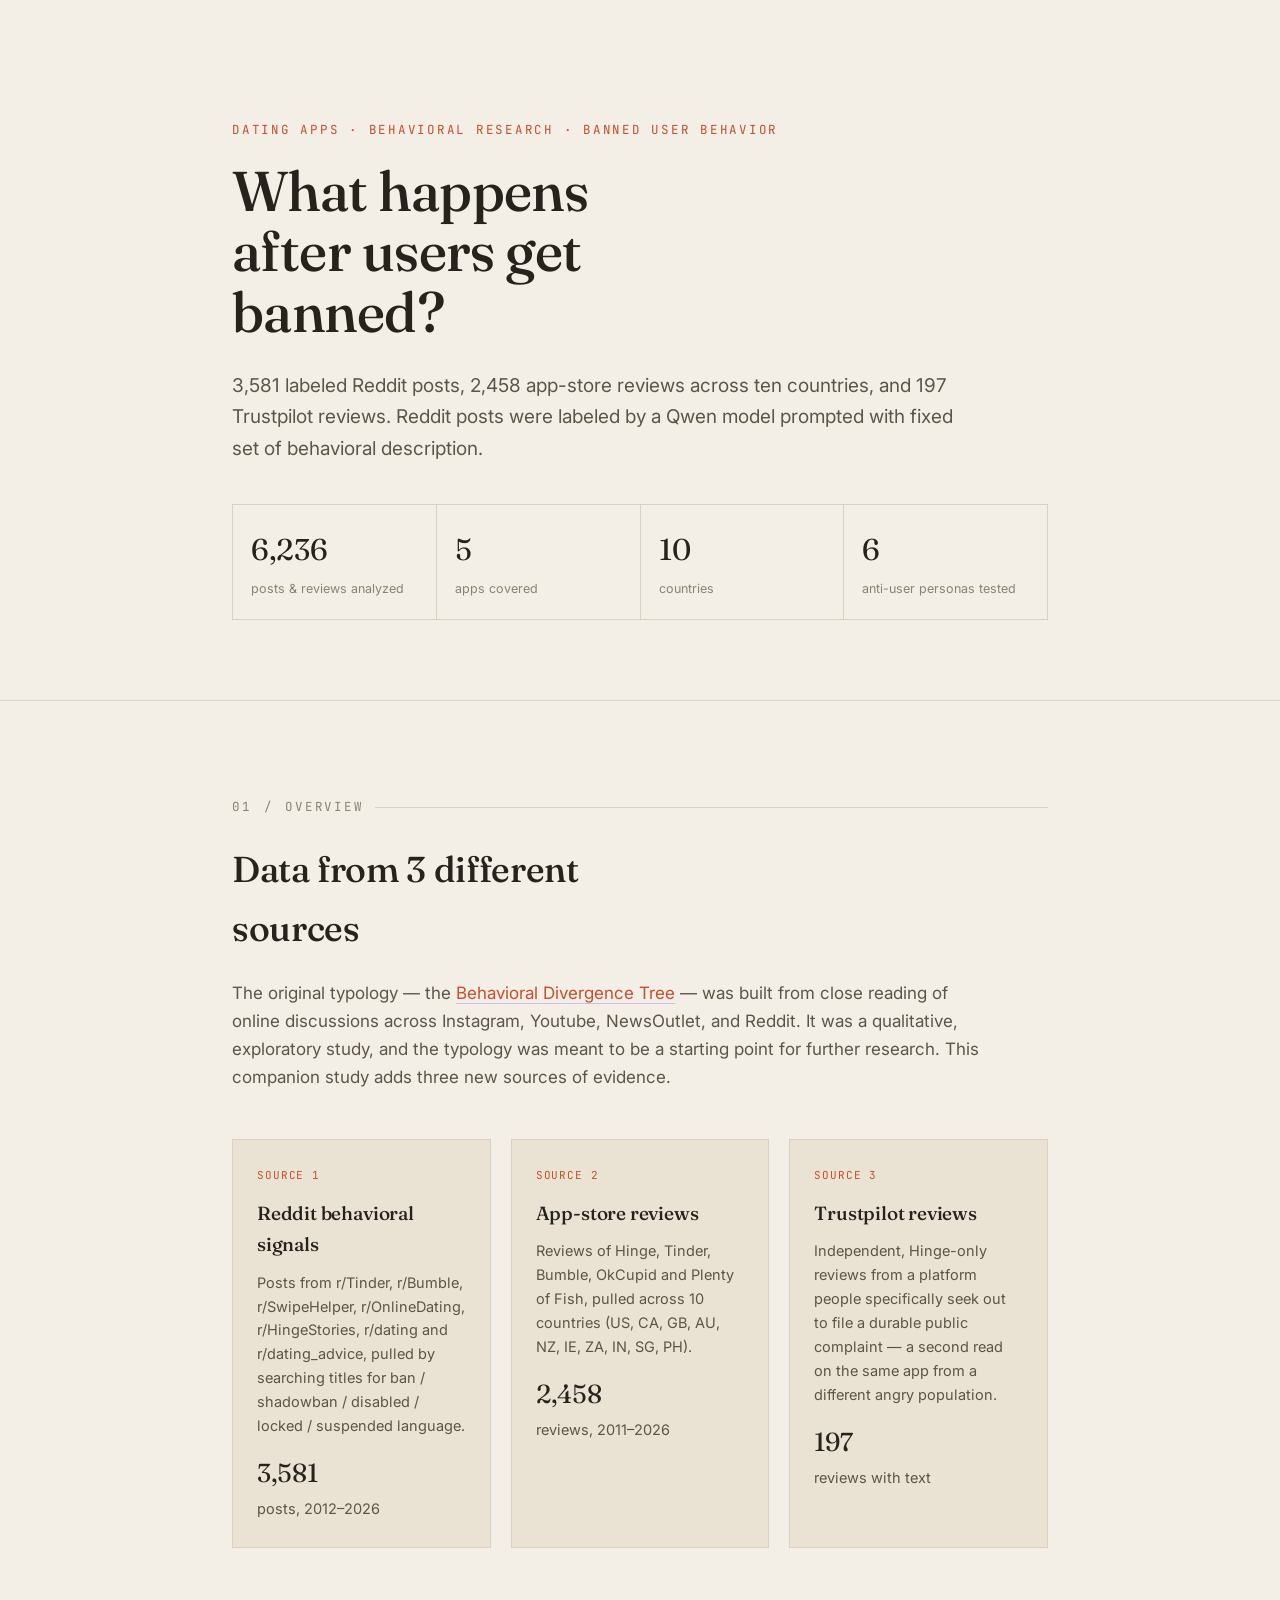
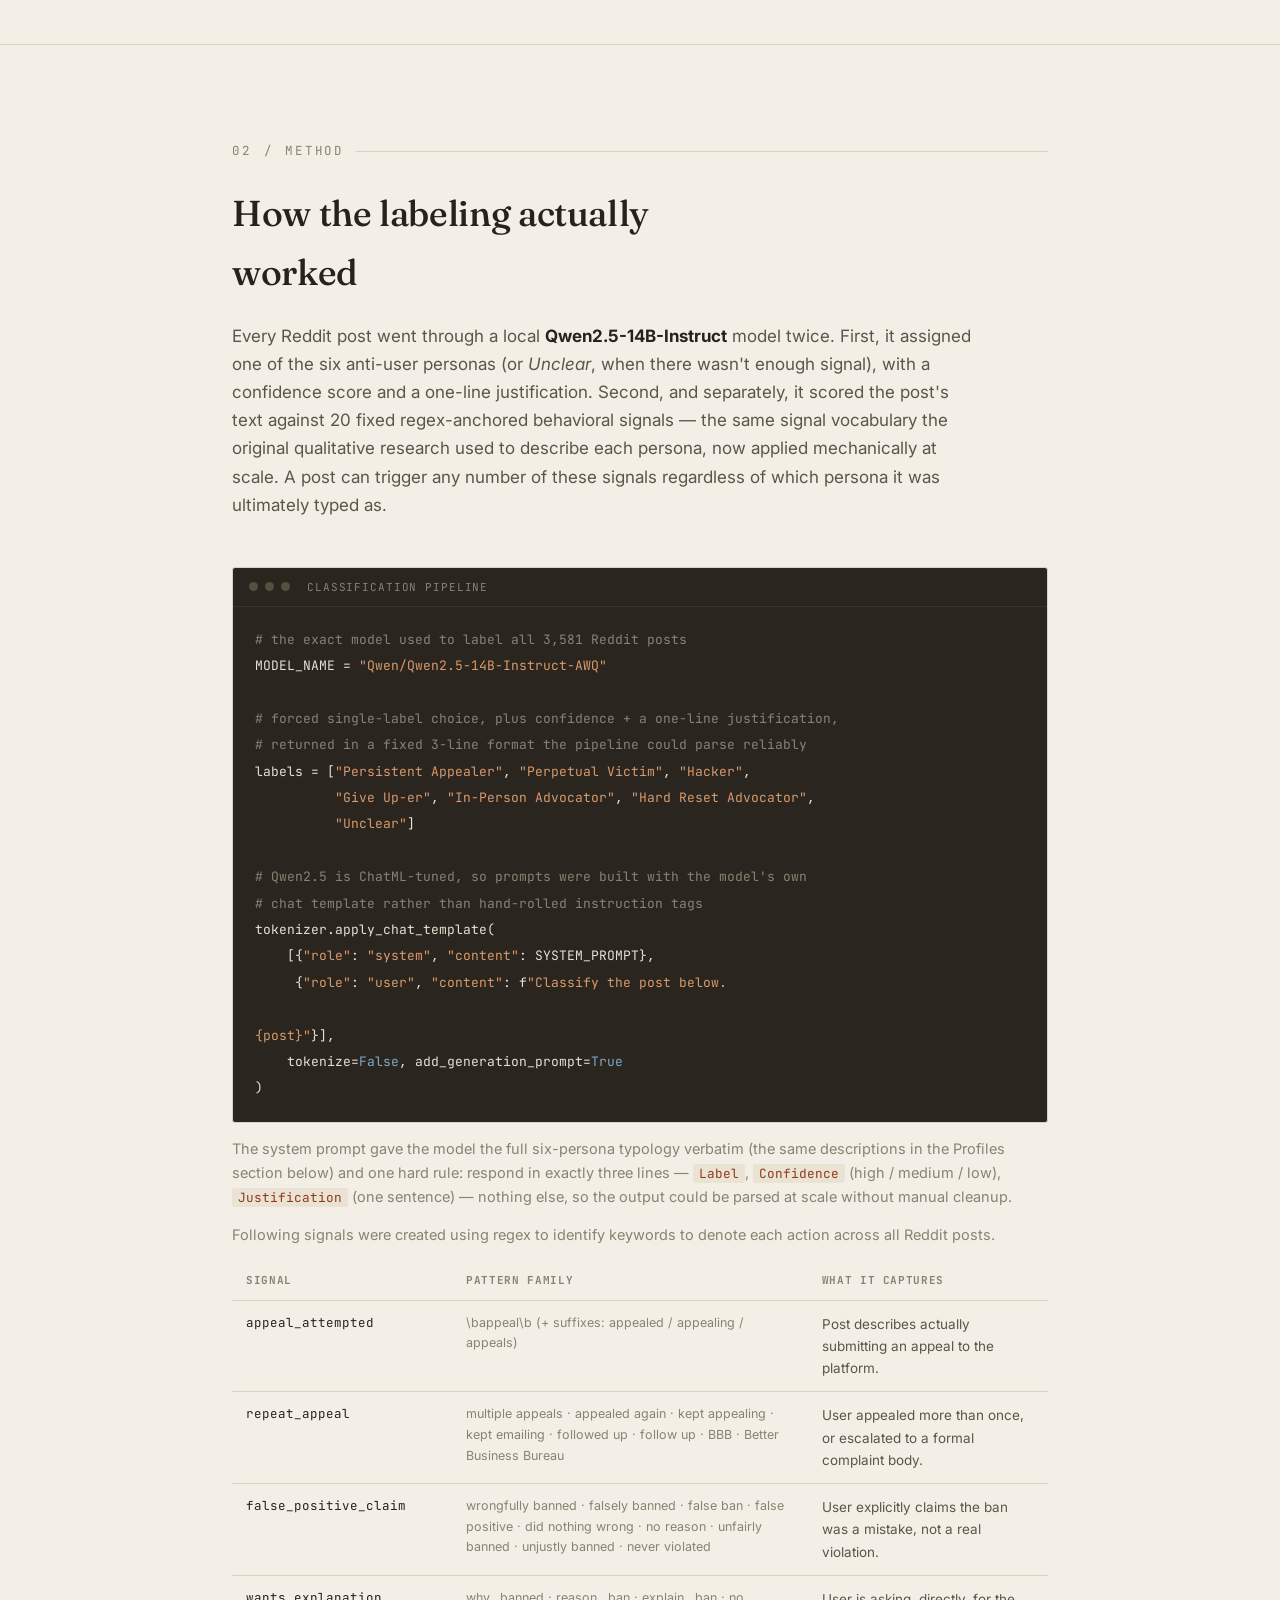
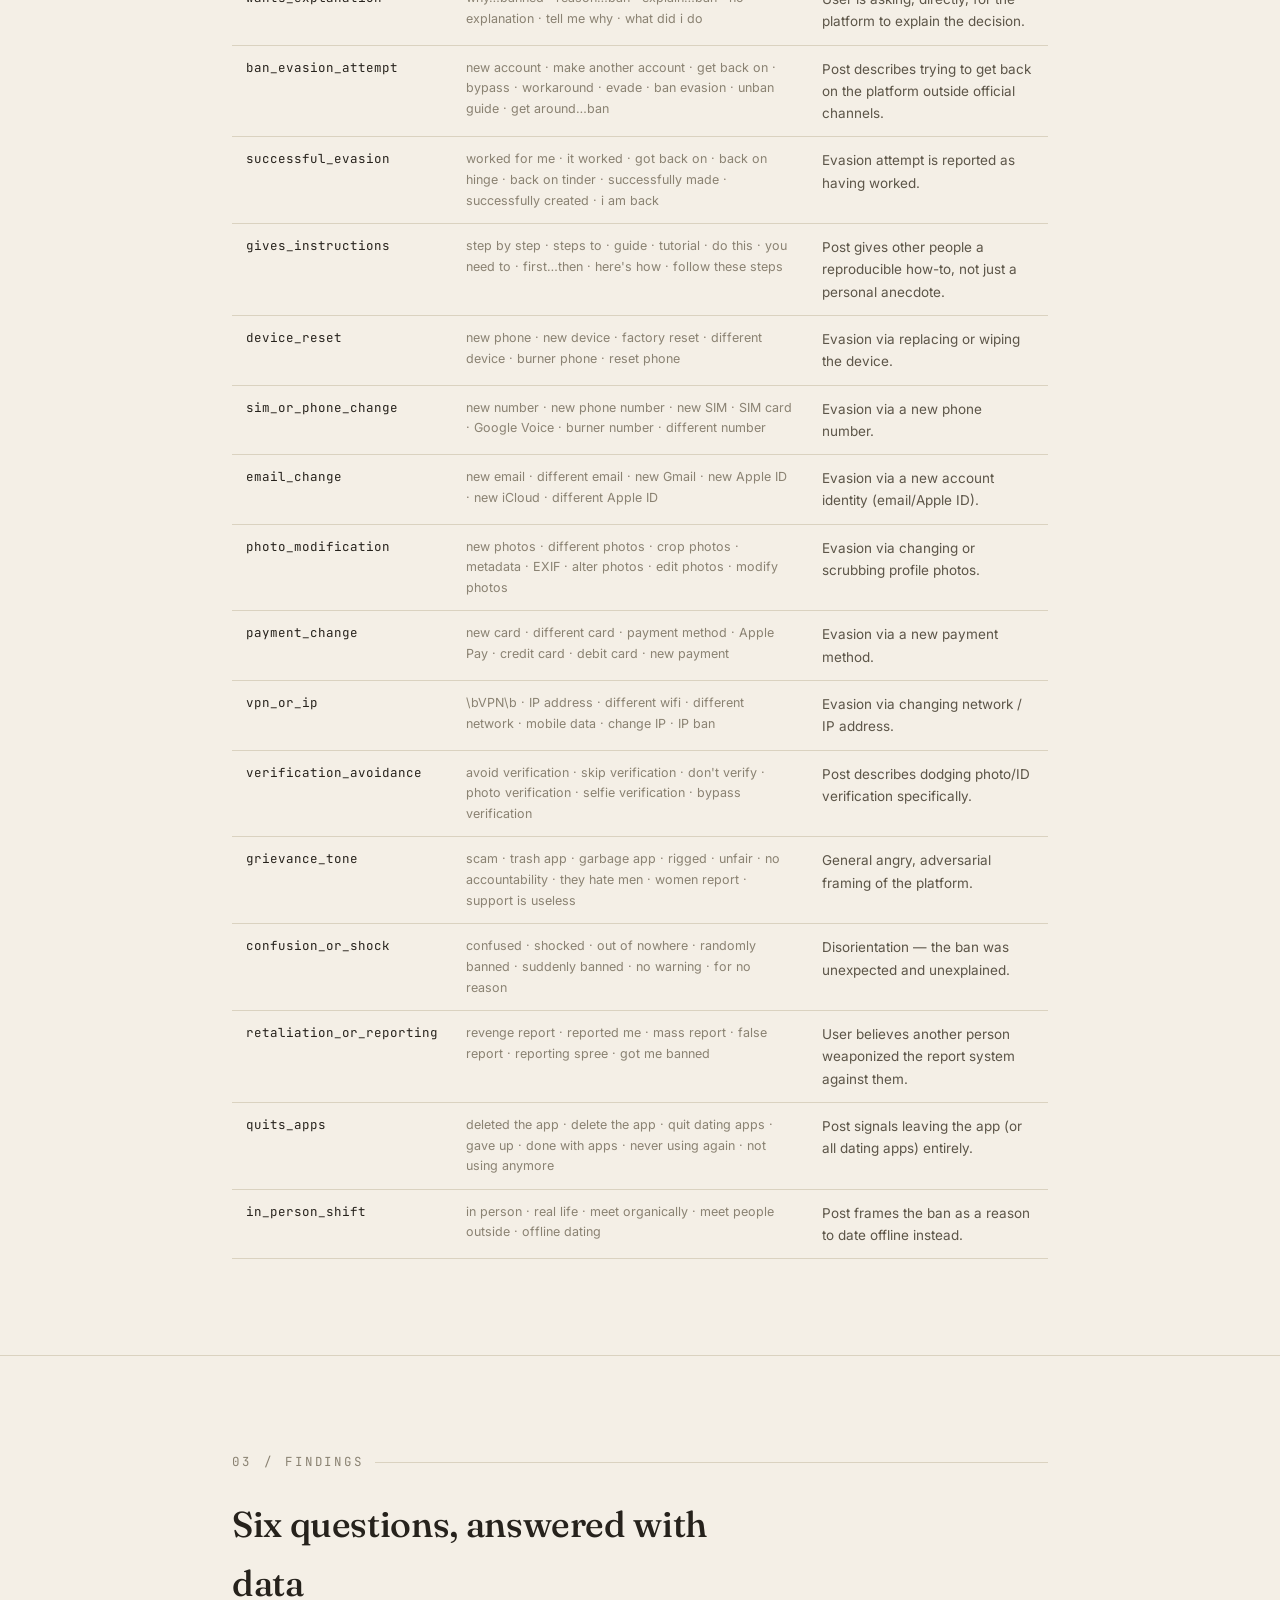
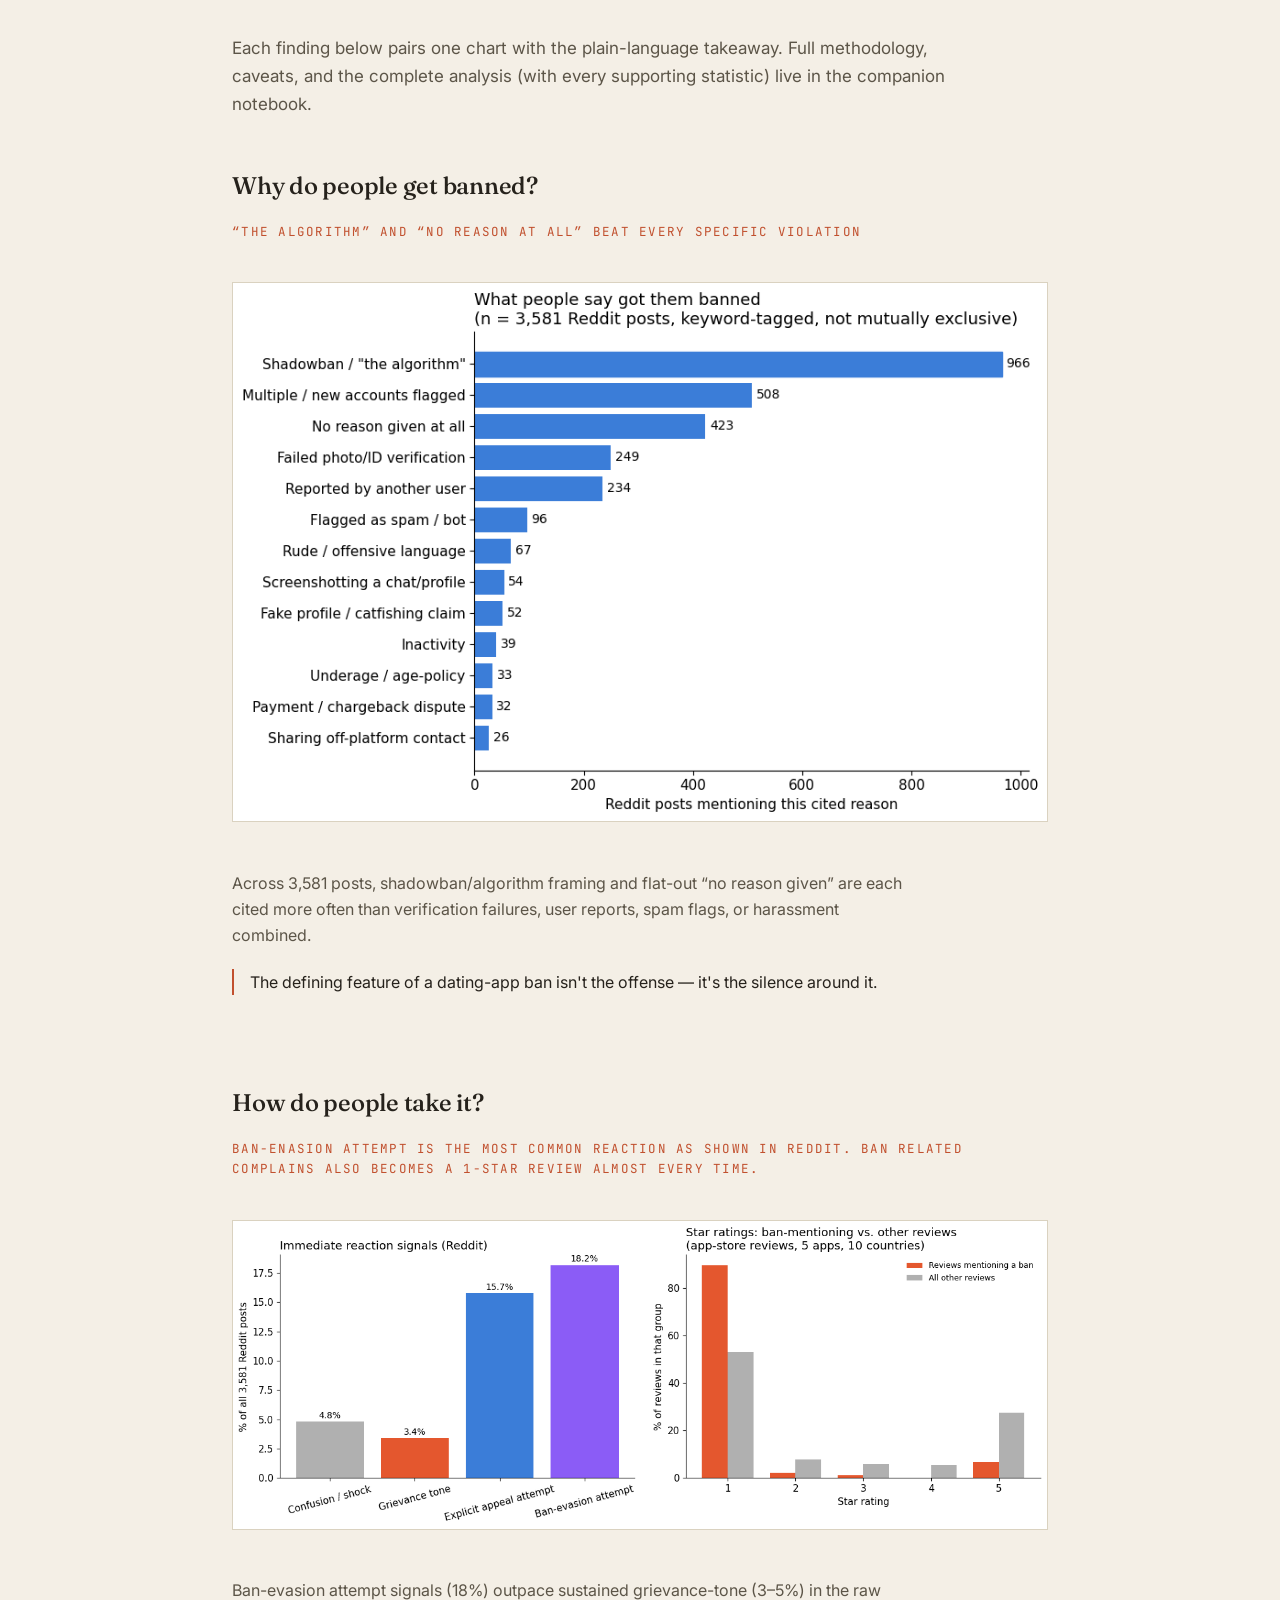
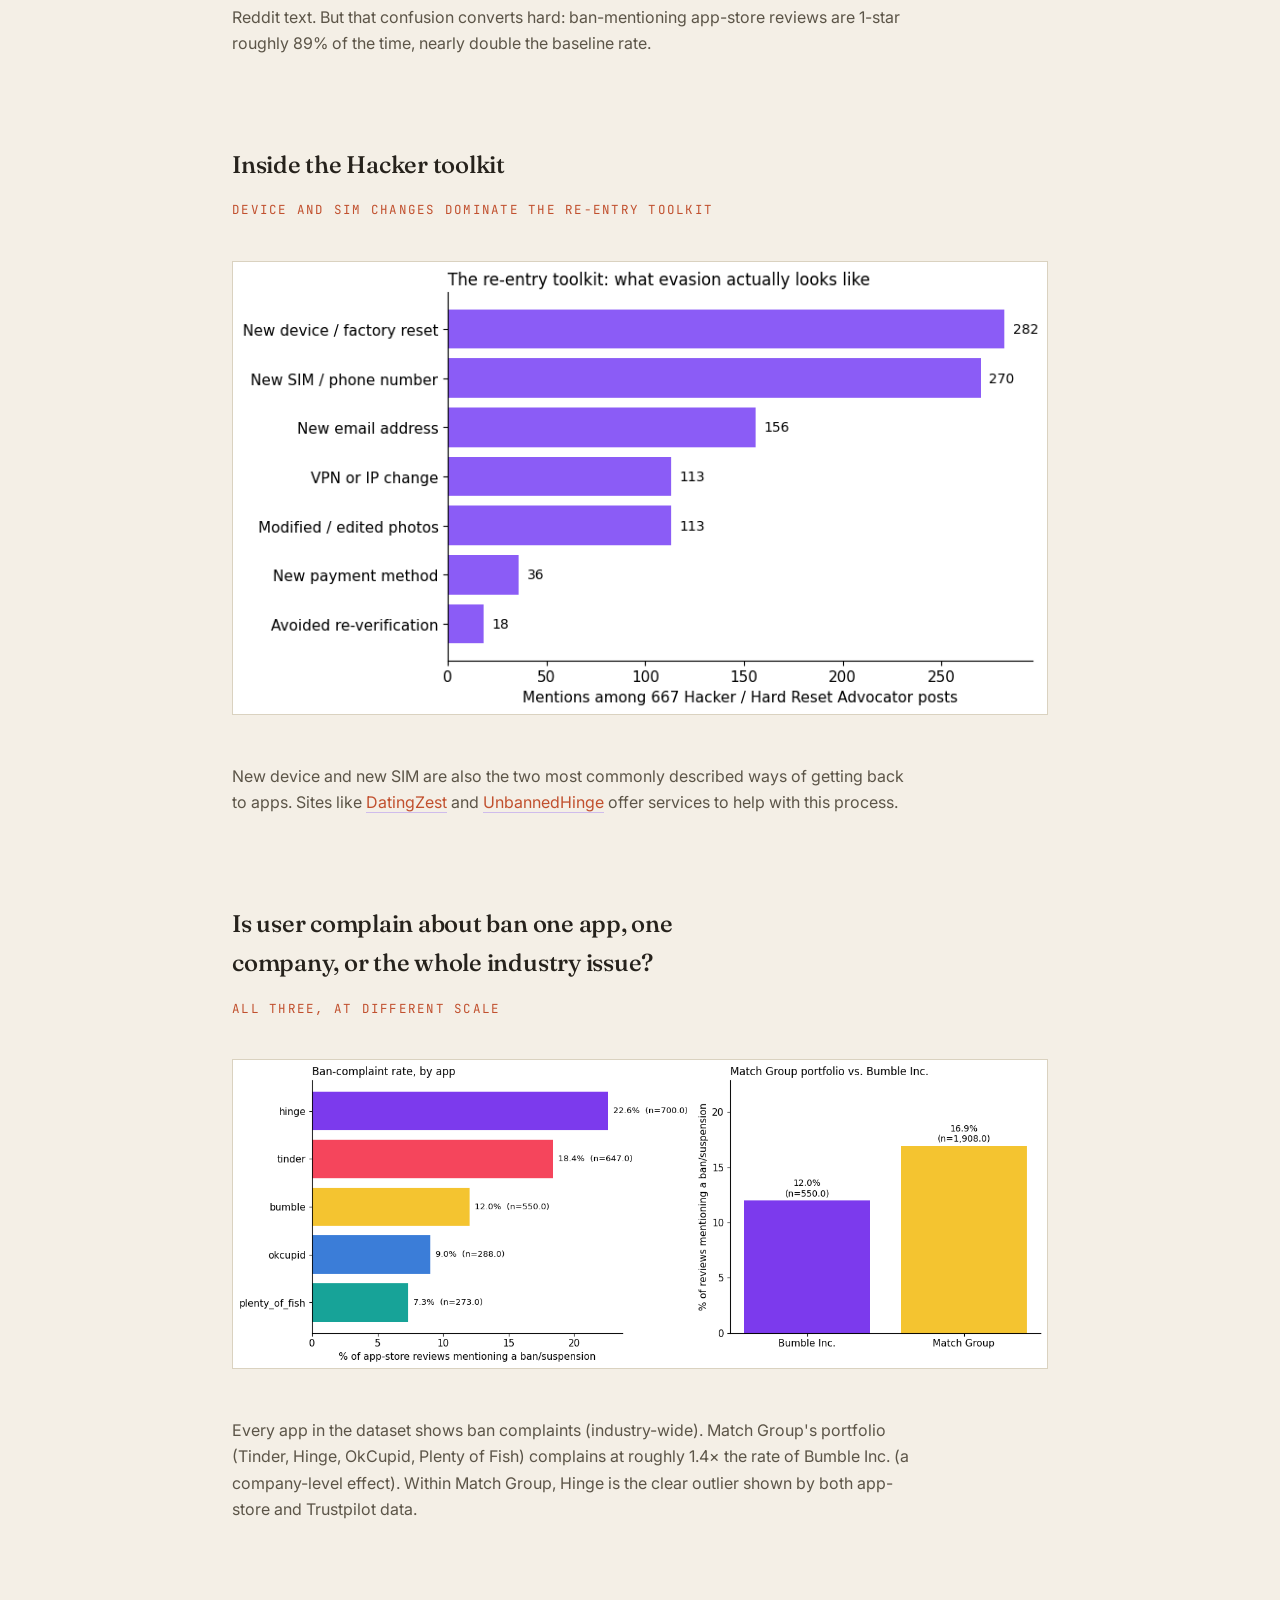
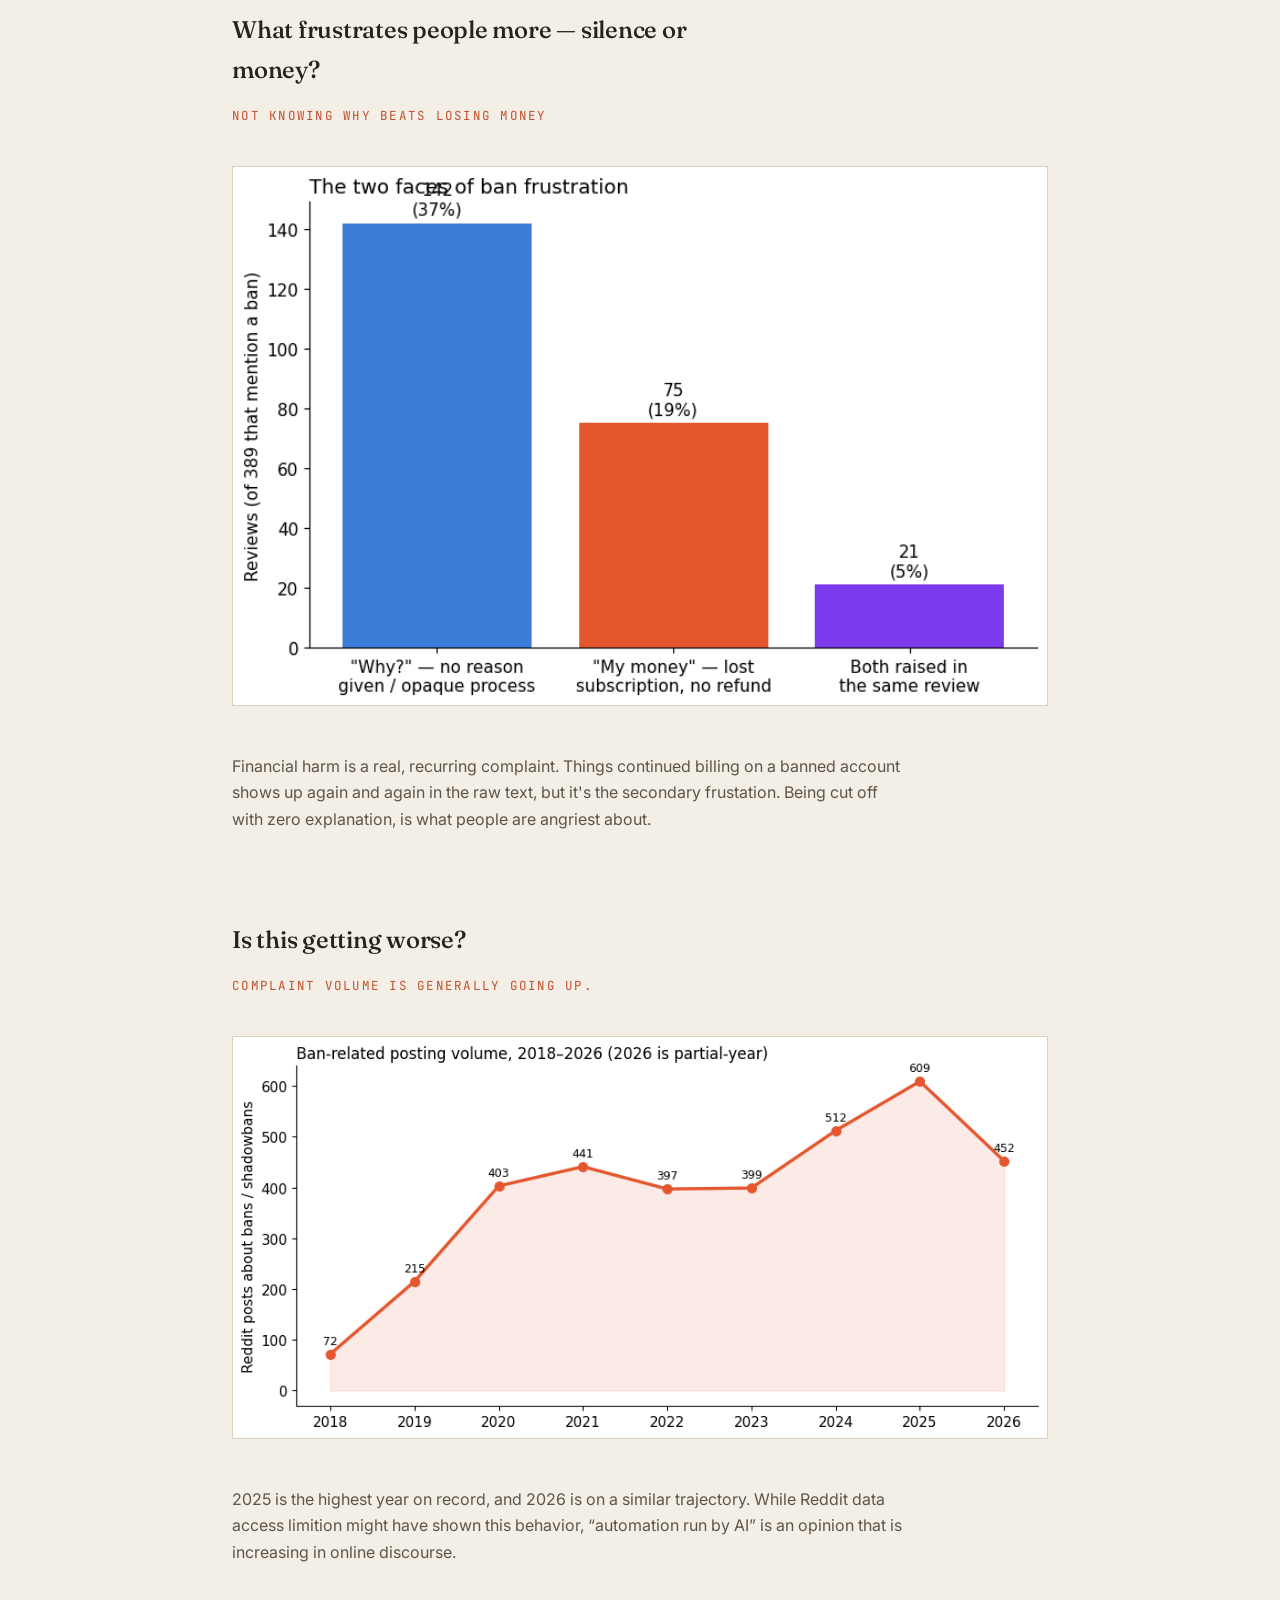
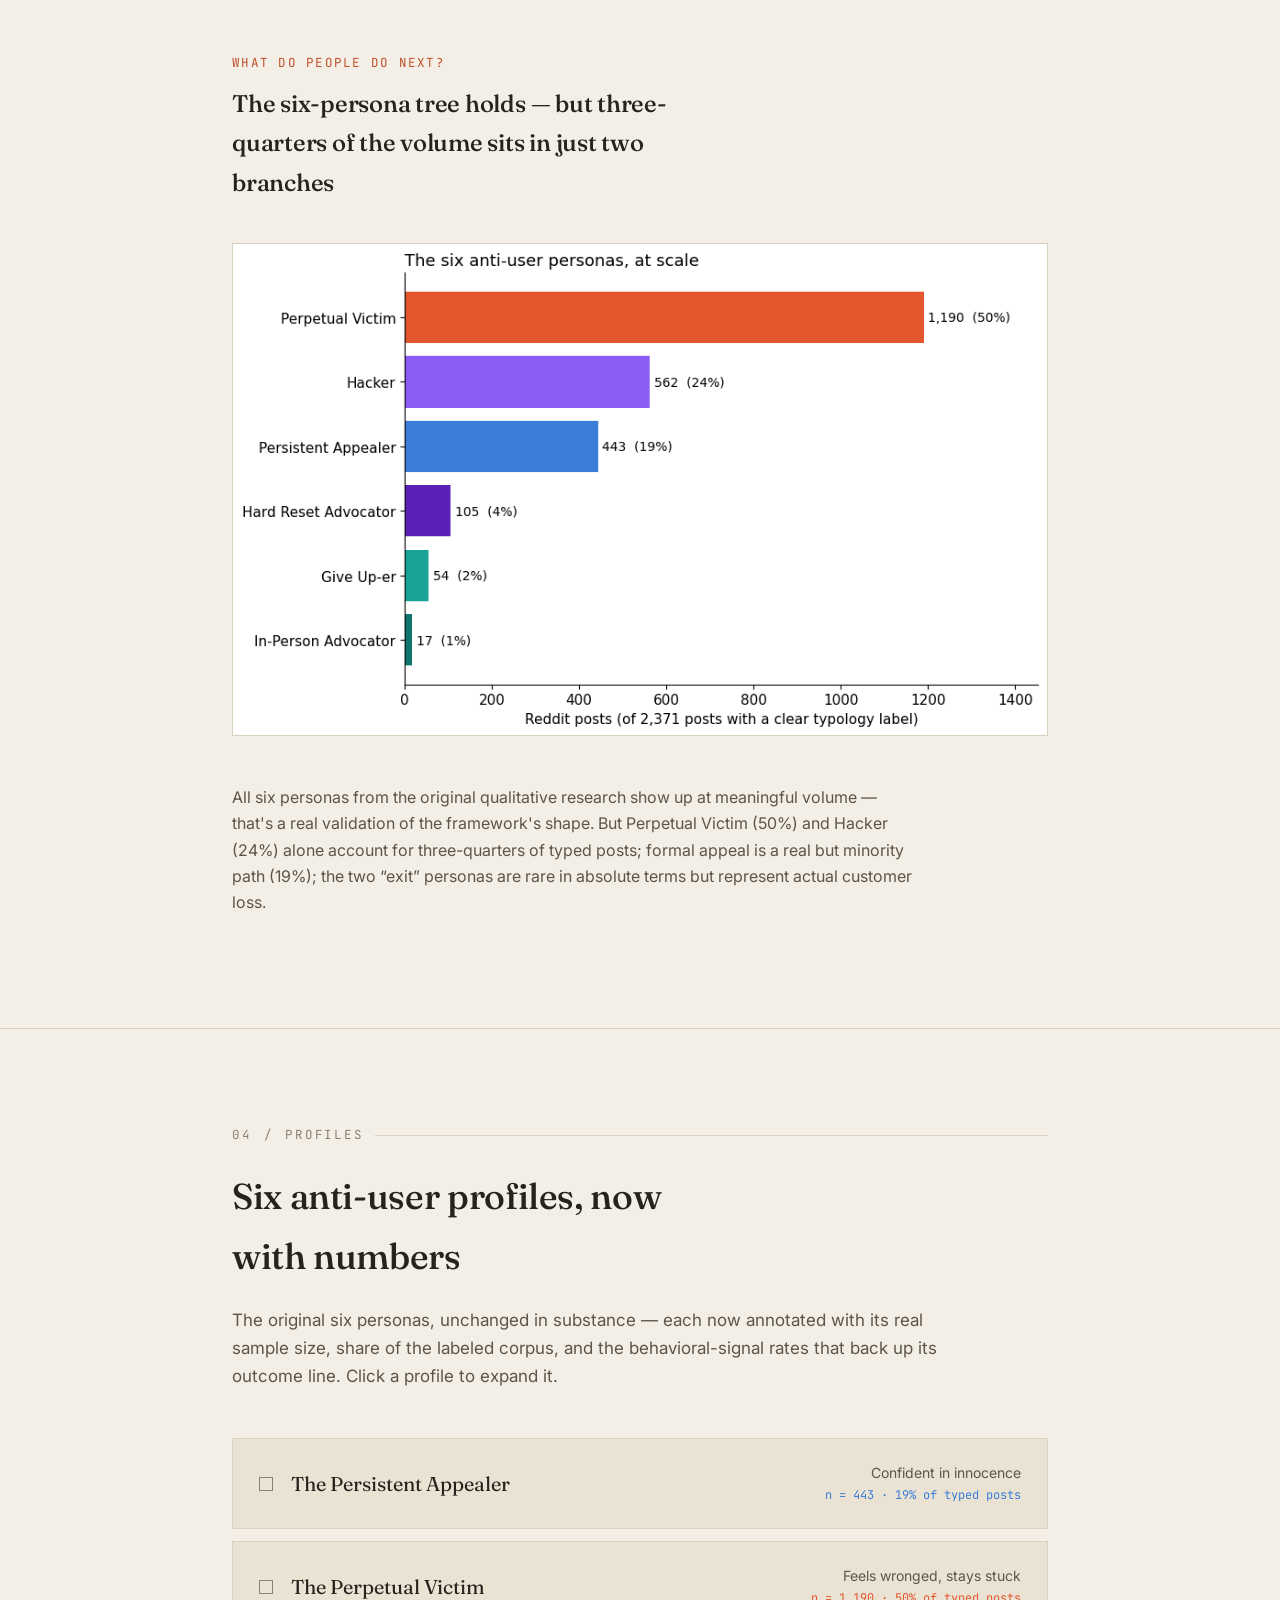
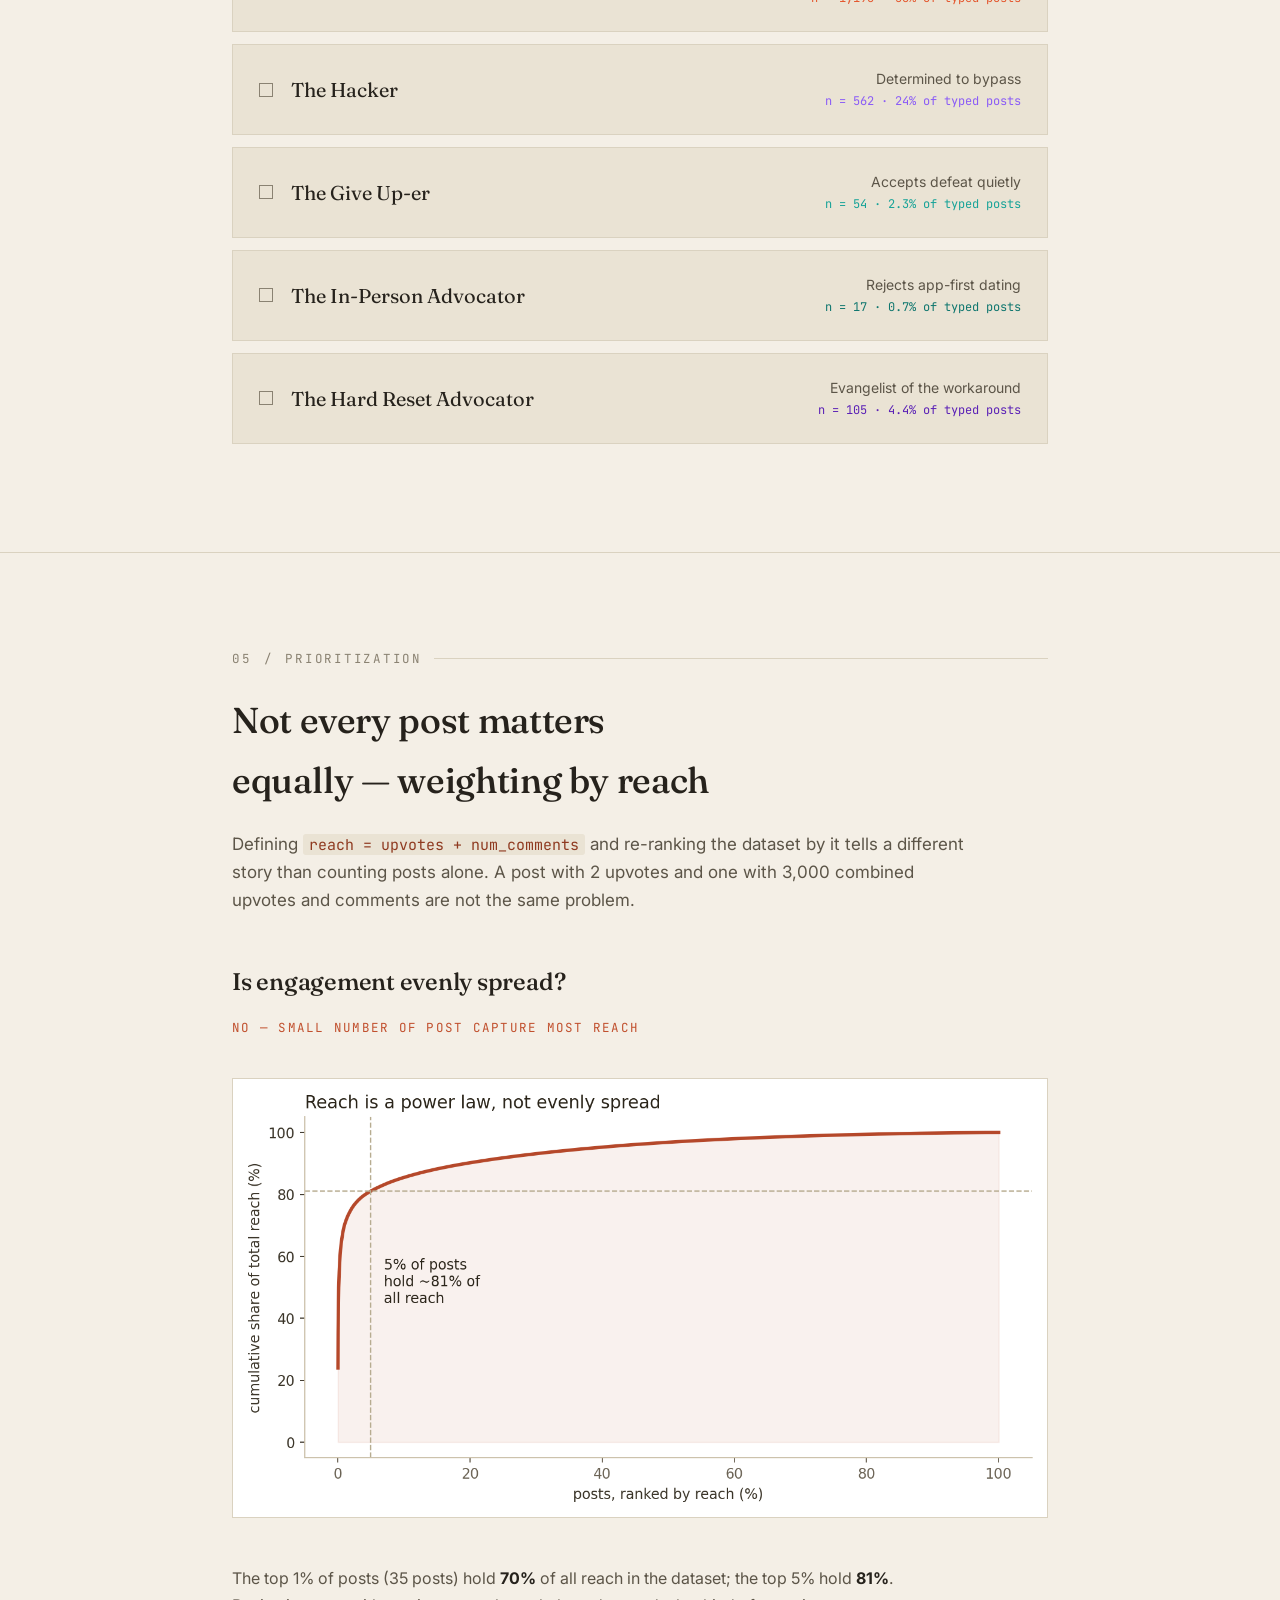
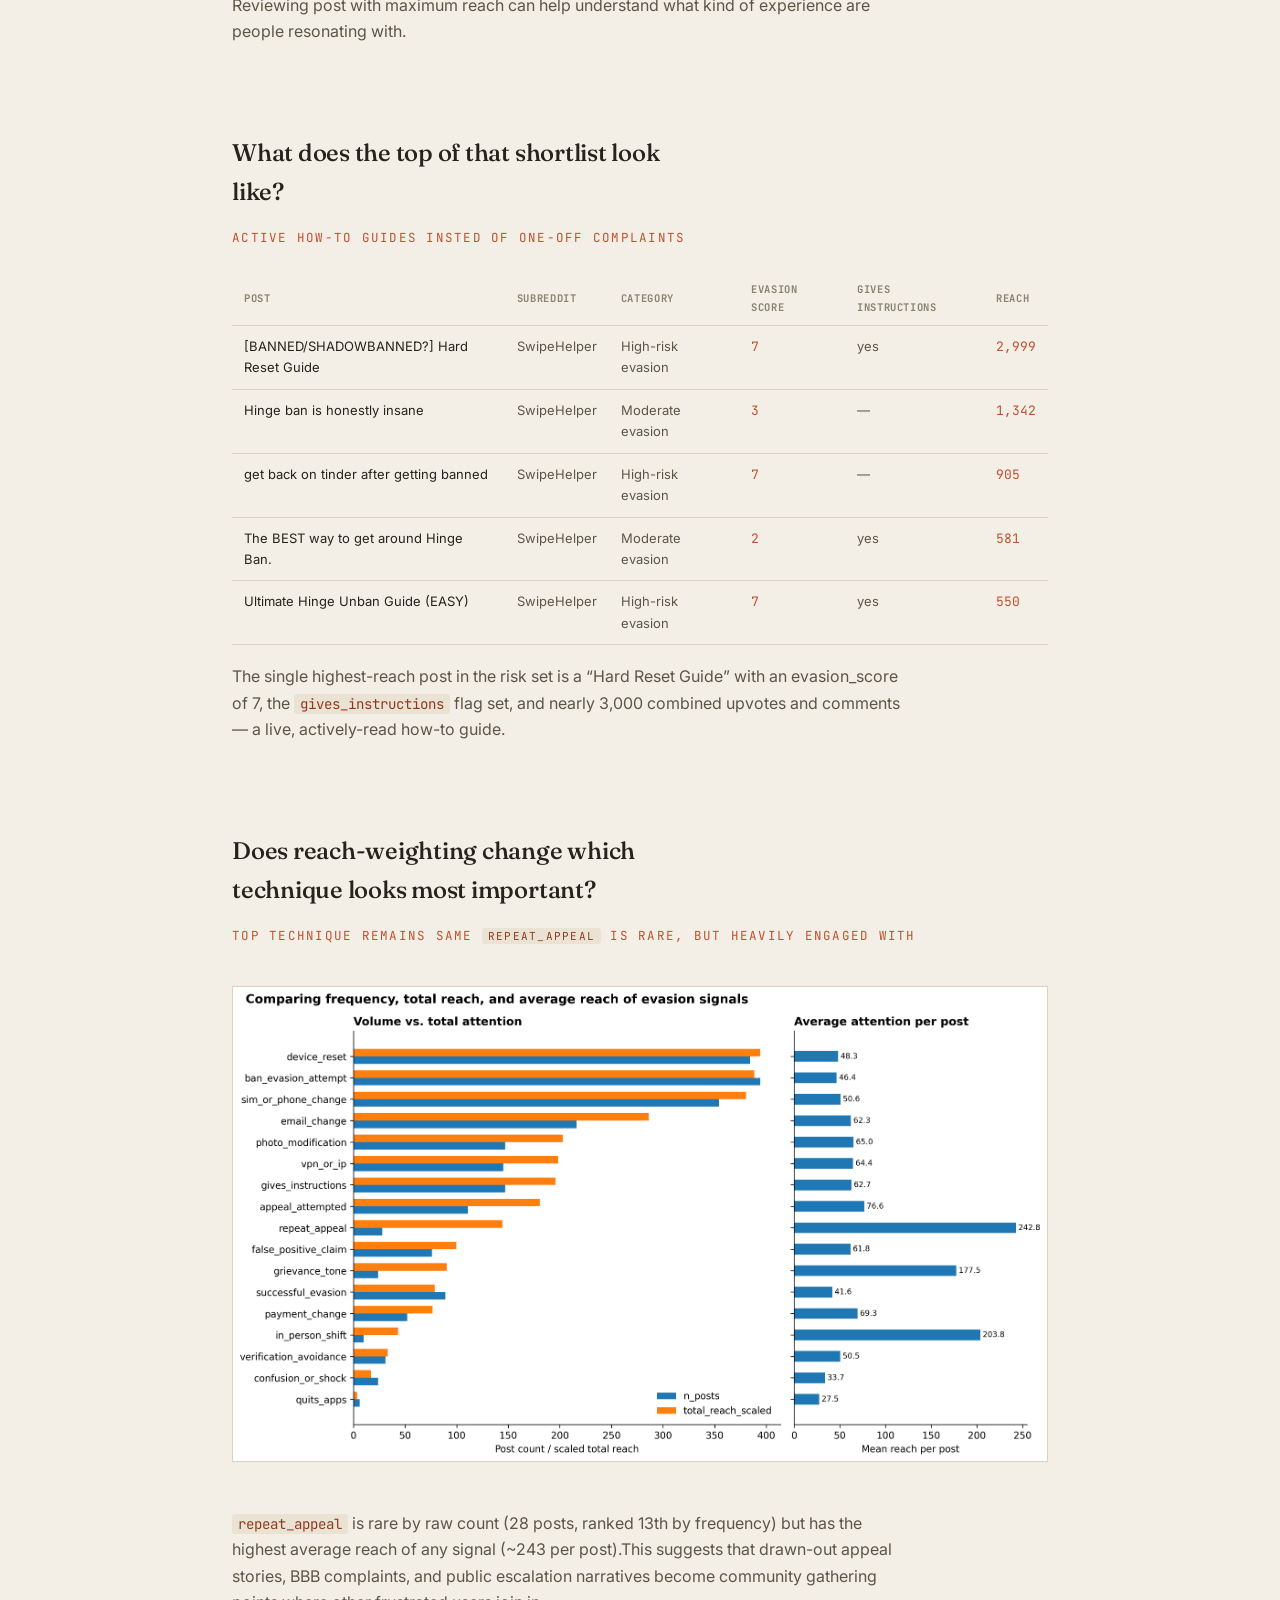
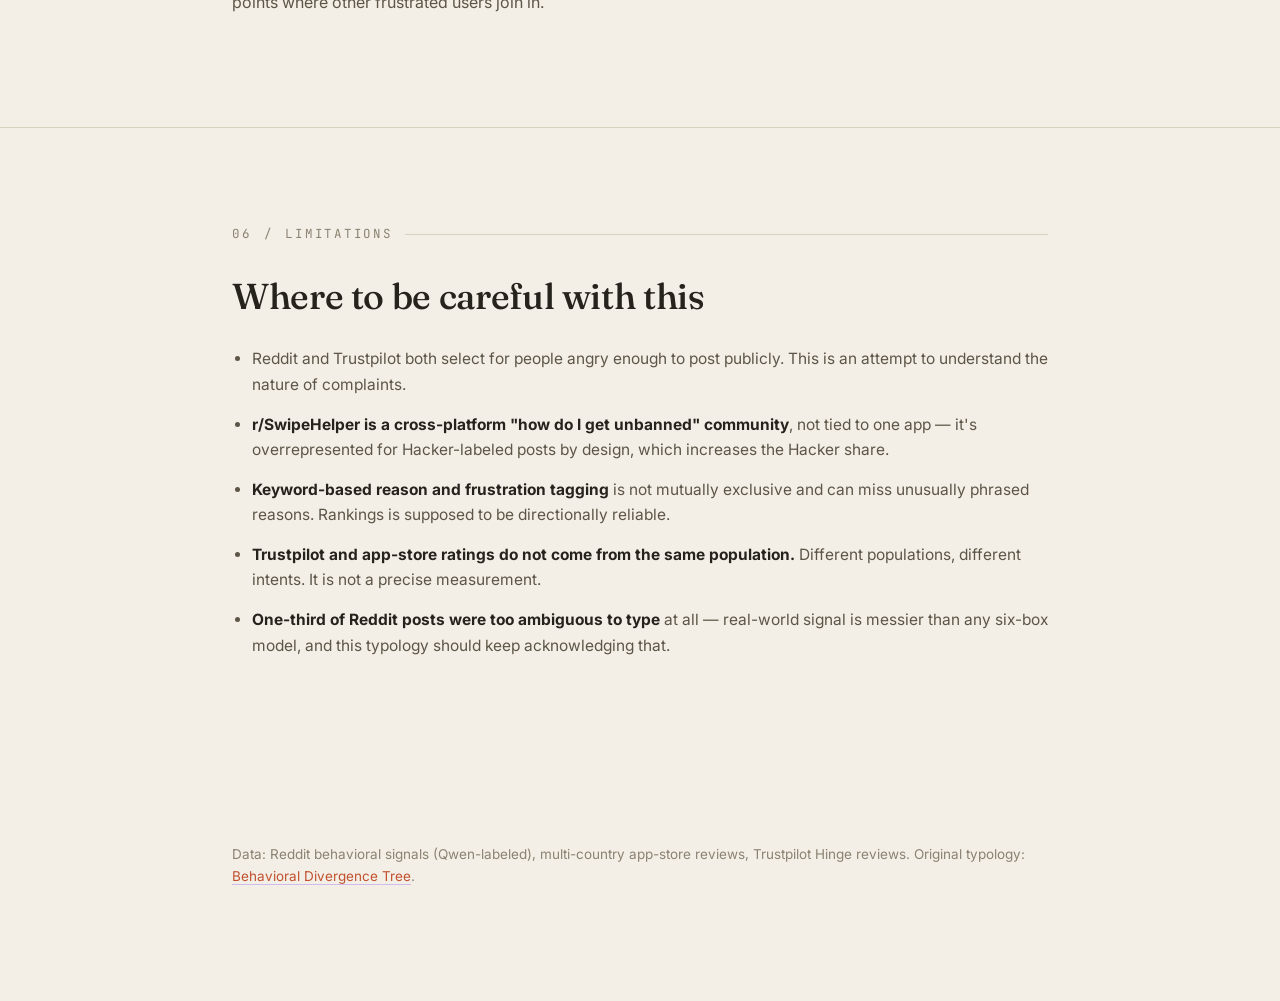
==== details.html @ 407199fb "Add files via upload" ====
<!DOCTYPE html>
<html lang="en">
<head>
<meta charset="UTF-8">
<meta name="viewport" content="width=device-width, initial-scale=1">
<title>Behavioral Divergence, Quantified — Anti-User Study</title>
<style>

  @import url('https://fonts.googleapis.com/css2?family=Fraunces:opsz,wght@9..144,300;9..144,400;9..144,500;9..144,600&family=Inter:wght@400;500;600&family=JetBrains+Mono:wght@400;500&display=swap');

  :root {
    --bg: #F4EFE6;
    --bg-raised: #EAE3D4;
    --line: #DAD2C0;
    --text: #26221C;
    --text-dim: #5c5548;
    --text-faint: #8a8272;
    --accent: #C1502E;
    --accent-dim: #8f3a20;
    --victim: #C1502E;
    --appeal: #3B5FA8;
    --exit: #1F7A6C;
  }

  * { box-sizing: border-box; }

  html { scroll-behavior: smooth; }

  body {
    margin: 0;
    background: var(--bg);
    color: var(--text);
    font-family: 'Inter', -apple-system, BlinkMacSystemFont, sans-serif;
    font-size: 16px;
    line-height: 1.65;
    -webkit-font-smoothing: antialiased;
  }

  .wrap { max-width: 880px; margin: 0 auto; padding: 0 32px; }

  ::selection { background: var(--accent-dim); color: white; }

  a { color: var(--accent); text-decoration: none; border-bottom: 1px solid rgba(139,92,246,0.35); }
  a:hover { border-bottom-color: var(--accent); }

  h1, h2, h3 { font-family: 'Fraunces', Georgia, serif; font-weight: 500; letter-spacing: -0.01em; color: var(--text); }

  .eyebrow {
    font-family: 'JetBrains Mono', monospace;
    font-size: 12.5px;
    letter-spacing: 0.14em;
    text-transform: uppercase;
    color: var(--text-faint);
    display: flex;
    align-items: center;
    gap: 12px;
    margin-bottom: 22px;
  }
  .eyebrow::after { content:''; flex:1; height:1px; background: var(--line); }
  .eyebrow .n { color: var(--accent); }

  header.hero {
    padding: 120px 0 80px;
    border-bottom: 1px solid var(--line);
  }
  header.hero .kicker {
    font-family: 'JetBrains Mono', monospace;
    font-size: 12.5px;
    letter-spacing: 0.14em;
    text-transform: uppercase;
    color: var(--accent);
    margin-bottom: 20px;
  }
  header.hero h1 {
    font-size: clamp(34px, 5.5vw, 56px);
    line-height: 1.08;
    margin: 0 0 28px;
    max-width: 12ch;
  }
  header.hero p.lede {
    font-size: 19px;
    color: var(--text-dim);
    max-width: 62ch;
    margin: 0 0 40px;
  }

  .stat-row {
    display: grid;
    grid-template-columns: repeat(4, 1fr);
    gap: 1px;
    background: var(--line);
    border: 1px solid var(--line);
    margin-top: 8px;
  }
  .stat {
    background: var(--bg);
    padding: 20px 18px;
  }
  .stat .num { font-family:'Fraunces', serif; font-size: 30px; color:var(--text); }
  .stat .lab { font-size: 12.5px; color: var(--text-faint); margin-top: 4px; }

  section { padding: 96px 0; border-bottom: 1px solid var(--line); }
  section:last-of-type { border-bottom: none; }

  section h2 { font-size: clamp(26px, 3.4vw, 36px); margin: 0 0 20px; max-width: 20ch; }
  section > .wrap > p.intro { color: var(--text-dim); font-size: 17px; max-width: 68ch; margin-bottom: 48px; }

  .card-grid { display: grid; grid-template-columns: repeat(3, 1fr); gap: 20px; }
  @media (max-width: 780px) { .card-grid { grid-template-columns: 1fr; } .stat-row { grid-template-columns: repeat(2,1fr);} }

  .card {
    background: var(--bg-raised);
    border: 1px solid var(--line);
    padding: 26px 24px;
  }
  .card .tag { font-family:'JetBrains Mono',monospace; font-size:11px; letter-spacing:.08em; text-transform:uppercase; color: var(--accent); margin-bottom: 14px; }
  .card h3 { font-size: 19px; margin: 0 0 10px; }
  .card p { color: var(--text-dim); font-size: 14.5px; margin: 0 0 8px; }
  .card .n { font-family:'Fraunces',serif; font-size: 26px; color:var(--text); margin: 14px 0 2px; }

  table.signals { width: 100%; border-collapse: collapse; font-size: 13.5px; margin-top: 8px; }
  table.signals th {
    text-align: left; font-family:'JetBrains Mono',monospace; font-size: 11px; letter-spacing: .06em;
    text-transform: uppercase; color: var(--text-faint); padding: 10px 14px; border-bottom: 1px solid var(--line);
  }
  table.signals td { padding: 12px 14px; border-bottom: 1px solid var(--line); vertical-align: top; color: var(--text-dim); }
  table.signals td.col-key { font-family:'JetBrains Mono',monospace; font-size: 12.5px; color: var(--text); white-space: nowrap; }
  table.signals td.col-pattern { font-size: 12.5px; color: var(--text-faint); }
  table.signals tr:hover td { background: rgba(139,92,246,0.05); }

  .figure { margin: 40px 0; }
  .figure img { width: 100%; border: 1px solid var(--line); background: #fff; }
  .figure .cap { font-size: 14px; color: var(--text-dim); margin-top: 12px; padding-left: 2px; border-left: 2px solid var(--accent); padding-left: 12px; }

  .finding { margin-bottom: 88px; }
  .finding:last-child { margin-bottom: 0; }
  .finding .q { font-family:'JetBrains Mono', monospace; font-size: 12.5px; color: var(--accent); text-transform: uppercase; letter-spacing:.1em; margin-bottom: 10px;}
  .finding h3 { font-size: 24px; margin: 0 0 16px; max-width: 30ch; }
  .finding p { color: var(--text-dim); font-size: 16px; max-width: 68ch; }
  .finding p.takeaway { color: var(--text); border-left: 2px solid var(--accent); padding-left: 16px; margin-top: 20px; }

  details.persona {
    background: var(--bg-raised);
    border: 1px solid var(--line);
    margin-bottom: 12px;
    padding: 0;
  }
  details.persona summary {
    list-style: none;
    cursor: pointer;
    padding: 22px 26px;
    display: flex;
    align-items: center;
    gap: 18px;
    font-family: 'Fraunces', serif;
    font-size: 20px;
    color: var(--text);
  }
  details.persona summary::-webkit-details-marker { display:none; }
  details.persona summary .box {
    width: 14px; height: 14px; border: 1.5px solid var(--text-faint); flex-shrink: 0;
    transition: all .15s ease;
  }
  details.persona[open] summary .box { background: var(--pc); border-color: var(--pc); }
  details.persona summary .sub { font-family:'Inter'; font-size: 14px; color: var(--text-dim); font-weight: 400; margin-left: auto; text-align:right; }
  details.persona summary .sub .n { display:block; font-family:'JetBrains Mono',monospace; font-size:12px; color: var(--pc); margin-top:2px;}
  details.persona .body { padding: 0 26px 30px 58px; }
  details.persona .body .cols { display:grid; grid-template-columns: 1fr 1fr; gap: 28px; margin-bottom: 20px;}
  details.persona .body h4 { font-family:'JetBrains Mono', monospace; font-size: 11px; letter-spacing:.08em; text-transform:uppercase; color: var(--text-faint); margin: 0 0 10px; font-weight:500;}
  details.persona .body ul { margin: 0; padding-left: 18px; color: var(--text-dim); font-size: 14.5px; }
  details.persona .body li { margin-bottom: 7px; }
  details.persona .outcome { font-size: 14.5px; color: var(--text); padding-top: 16px; border-top: 1px dashed var(--line); }
  details.persona .outcome b { color: var(--pc); font-weight: 600;}
  @media (max-width: 640px) { details.persona .body .cols { grid-template-columns: 1fr; } details.persona .body { padding-left: 26px; } }

  .code-card {
    background: #2A251E;
    border: 1px solid var(--line);
    border-radius: 3px;
    margin-top: 32px;
    overflow: hidden;
  }
  .code-card-head {
    display:flex; align-items:center; gap:7px;
    padding: 10px 16px; border-bottom: 1px solid #3a3428;
  }
  .code-card-head .dot { width:9px; height:9px; border-radius:50%; background:#55503F; }
  .code-card-label {
    margin-left: 10px; font-family:'JetBrains Mono',monospace; font-size: 11px;
    letter-spacing:.08em; text-transform:uppercase; color:#8a8272;
  }
  .code-card pre { margin:0; padding: 20px 22px; overflow-x:auto; }
  .code-card code { font-family:'JetBrains Mono',monospace; font-size: 13px; line-height:1.7; color:#E8E1D2; }
  .code-card .c-com { color:#8a8272; }
  .code-card .c-str { color:#D99A6C; }
  .code-card .c-kw  { color:#7FA8C9; }

  .watchlist { width:100%; border-collapse: collapse; font-size: 13px; margin-top: 24px; }
  .watchlist th { text-align:left; font-family:'JetBrains Mono',monospace; font-size:10.5px; letter-spacing:.06em; text-transform:uppercase; color:var(--text-faint); padding:9px 12px; border-bottom:1px solid var(--line); }
  .watchlist td { padding:10px 12px; border-bottom:1px solid var(--line); color:var(--text-dim); vertical-align:top; }
  .watchlist td.wl-title { color:var(--text); max-width: 280px; }
  .watchlist td.wl-num { font-family:'JetBrains Mono',monospace; color:var(--accent); white-space:nowrap; }
  .watchlist tr:hover td { background: rgba(193,80,46,0.06); }

  code { font-family:'JetBrains Mono',monospace; font-size: 0.88em; background: var(--bg-raised); padding: 1px 6px; border-radius:3px; color: var(--accent-dim); }
  .code-card code { background:none; padding:0; border-radius:0; color:#E8E1D2; }

  .limits ul { color: var(--text-dim); font-size: 15.5px; padding-left: 20px; }
  .limits li { margin-bottom: 14px; }

  footer { padding: 60px 0 100px; }
  footer p { color: var(--text-faint); font-size: 13.5px; }

</style>
</head>
<body>

<header class="hero">
  <div class="wrap">
    <div class="kicker">Dating Apps &middot; Behavioral Research &middot; Banned User Behavior</div>
    <h1>What happens after users get banned?</h1>
    <p class="lede">
      3,581 labeled Reddit posts, 2,458 app-store reviews across ten countries, and 197 Trustpilot reviews. 
      Reddit posts were labeled by a Qwen model prompted with fixed set of behavioral description.
    </p>
    <div class="stat-row">
      <div class="stat"><div class="num">6,236</div><div class="lab">posts &amp; reviews analyzed</div></div>
      <div class="stat"><div class="num">5</div><div class="lab">apps covered</div></div>
      <div class="stat"><div class="num">10</div><div class="lab">countries</div></div>
      <div class="stat"><div class="num">6</div><div class="lab">anti-user personas tested</div></div>
    </div>
  </div>
</header>

<section id="overview">
  <div class="wrap">
    <div class="eyebrow">01 <span>/</span> Overview</div>
    <h2>Data from 3 different sources</h2>
    <p class="intro">
      The original typology — the <a href="https://aaradhyaa717.github.io/profile/tree" target="_blank">Behavioral
      Divergence Tree</a> — was built from close reading of online discussions across Instagram, Youtube, NewsOutlet, and Reddit. 
      It was a qualitative, exploratory study, and the typology was meant to be a starting point for further research. 
      This companion study adds three new sources of evidence.
    </p>
    <div class="card-grid">
      <div class="card">
        <div class="tag">Source 1</div>
        <h3>Reddit behavioral signals</h3>
        <p>Posts from r/Tinder, r/Bumble, r/SwipeHelper, r/OnlineDating, r/HingeStories, r/dating and r/dating_advice, pulled by searching titles for ban / shadowban / disabled / locked / suspended language.</p>
        <div class="n">3,581</div>
        <p style="margin:0;">posts, 2012–2026</p>
      </div>
      <div class="card">
        <div class="tag">Source 2</div>
        <h3>App-store reviews</h3>
        <p>Reviews of Hinge, Tinder, Bumble, OkCupid and Plenty of Fish, pulled across 10 countries (US, CA, GB, AU, NZ, IE, ZA, IN, SG, PH).</p>
        <div class="n">2,458</div>
        <p style="margin:0;">reviews, 2011–2026</p>
      </div>
      <div class="card">
        <div class="tag">Source 3</div>
        <h3>Trustpilot reviews</h3>
        <p>Independent, Hinge-only reviews from a platform people specifically seek out to file a durable public complaint — a second read on the same app from a different angry population.</p>
        <div class="n">197</div>
        <p style="margin:0;">reviews with text</p>
      </div>
    </div>
  </div>
</section>

<section id="method">
  <div class="wrap">
    <div class="eyebrow">02 <span>/</span> Method</div>
    <h2>How the labeling actually worked</h2>
    <p class="intro">
      Every Reddit post went through a local <b style="color:var(--text);">Qwen2.5-14B-Instruct</b> model twice. First,
      it assigned one of the six anti-user personas (or <i>Unclear</i>, when there wasn't enough signal), with a
      confidence score and a one-line justification. Second, and separately, it scored the post's text against 20
      fixed regex-anchored behavioral signals — the same signal vocabulary the original qualitative research used
      to describe each persona, now applied mechanically at scale. A post can trigger any number of these signals
      regardless of which persona it was ultimately typed as.
    </p>

    <div class="code-card">
      <div class="code-card-head">
        <span class="dot"></span><span class="dot"></span><span class="dot"></span>
        <span class="code-card-label">classification pipeline</span>
      </div>
      <pre><code><span class="c-com"># the exact model used to label all 3,581 Reddit posts</span>
MODEL_NAME = <span class="c-str">"Qwen/Qwen2.5-14B-Instruct-AWQ"</span>

<span class="c-com"># forced single-label choice, plus confidence + a one-line justification,</span>
<span class="c-com"># returned in a fixed 3-line format the pipeline could parse reliably</span>
labels = [<span class="c-str">"Persistent Appealer"</span>, <span class="c-str">"Perpetual Victim"</span>, <span class="c-str">"Hacker"</span>,
          <span class="c-str">"Give Up-er"</span>, <span class="c-str">"In-Person Advocator"</span>, <span class="c-str">"Hard Reset Advocator"</span>,
          <span class="c-str">"Unclear"</span>]

<span class="c-com"># Qwen2.5 is ChatML-tuned, so prompts were built with the model's own</span>
<span class="c-com"># chat template rather than hand-rolled instruction tags</span>
tokenizer.apply_chat_template(
    [{<span class="c-str">"role"</span>: <span class="c-str">"system"</span>, <span class="c-str">"content"</span>: SYSTEM_PROMPT},
     {<span class="c-str">"role"</span>: <span class="c-str">"user"</span>, <span class="c-str">"content"</span>: f<span class="c-str">"Classify the post below.

{post}"</span>}],
    tokenize=<span class="c-kw">False</span>, add_generation_prompt=<span class="c-kw">True</span>
)</code></pre>
    </div>
    <p style="font-size:14.5px; color:var(--text-faint); margin-top:14px;">
      The system prompt gave the model the full six-persona typology verbatim (the same descriptions in the Profiles
      section below) and one hard rule: respond in exactly three lines &mdash; <code>Label</code>, <code>Confidence</code>
      (high / medium / low), <code>Justification</code> (one sentence) &mdash; nothing else, so the output could be parsed
      at scale without manual cleanup.
    </p>
     <p style="font-size:14.5px; color:var(--text-faint); margin-top:14px;">
      Following signals were created using regex to identify keywords to denote each action across all Reddit posts. 
     </p>

    <table class="signals">
      <tr><th>Signal</th><th>Pattern family</th><th>What it captures</th></tr>
      <tr><td class="col-key">appeal_attempted</td><td class="col-pattern">\bappeal\b (+ suffixes: appealed / appealing / appeals)</td><td>Post describes actually submitting an appeal to the platform.</td></tr><tr><td class="col-key">repeat_appeal</td><td class="col-pattern">multiple appeals · appealed again · kept appealing · kept emailing · followed up · follow up · BBB · Better Business Bureau</td><td>User appealed more than once, or escalated to a formal complaint body.</td></tr><tr><td class="col-key">false_positive_claim</td><td class="col-pattern">wrongfully banned · falsely banned · false ban · false positive · did nothing wrong · no reason · unfairly banned · unjustly banned · never violated</td><td>User explicitly claims the ban was a mistake, not a real violation.</td></tr><tr><td class="col-key">wants_explanation</td><td class="col-pattern">why…banned · reason…ban · explain…ban · no explanation · tell me why · what did i do</td><td>User is asking, directly, for the platform to explain the decision.</td></tr><tr><td class="col-key">ban_evasion_attempt</td><td class="col-pattern">new account · make another account · get back on · bypass · workaround · evade · ban evasion · unban guide · get around…ban</td><td>Post describes trying to get back on the platform outside official channels.</td></tr><tr><td class="col-key">successful_evasion</td><td class="col-pattern">worked for me · it worked · got back on · back on hinge · back on tinder · successfully made · successfully created · i am back</td><td>Evasion attempt is reported as having worked.</td></tr><tr><td class="col-key">gives_instructions</td><td class="col-pattern">step by step · steps to · guide · tutorial · do this · you need to · first…then · here's how · follow these steps</td><td>Post gives other people a reproducible how-to, not just a personal anecdote.</td></tr><tr><td class="col-key">device_reset</td><td class="col-pattern">new phone · new device · factory reset · different device · burner phone · reset phone</td><td>Evasion via replacing or wiping the device.</td></tr><tr><td class="col-key">sim_or_phone_change</td><td class="col-pattern">new number · new phone number · new SIM · SIM card · Google Voice · burner number · different number</td><td>Evasion via a new phone number.</td></tr><tr><td class="col-key">email_change</td><td class="col-pattern">new email · different email · new Gmail · new Apple ID · new iCloud · different Apple ID</td><td>Evasion via a new account identity (email/Apple ID).</td></tr><tr><td class="col-key">photo_modification</td><td class="col-pattern">new photos · different photos · crop photos · metadata · EXIF · alter photos · edit photos · modify photos</td><td>Evasion via changing or scrubbing profile photos.</td></tr><tr><td class="col-key">payment_change</td><td class="col-pattern">new card · different card · payment method · Apple Pay · credit card · debit card · new payment</td><td>Evasion via a new payment method.</td></tr><tr><td class="col-key">vpn_or_ip</td><td class="col-pattern">\bVPN\b · IP address · different wifi · different network · mobile data · change IP · IP ban</td><td>Evasion via changing network / IP address.</td></tr><tr><td class="col-key">verification_avoidance</td><td class="col-pattern">avoid verification · skip verification · don't verify · photo verification · selfie verification · bypass verification</td><td>Post describes dodging photo/ID verification specifically.</td></tr><tr><td class="col-key">grievance_tone</td><td class="col-pattern">scam · trash app · garbage app · rigged · unfair · no accountability · they hate men · women report · support is useless</td><td>General angry, adversarial framing of the platform.</td></tr><tr><td class="col-key">confusion_or_shock</td><td class="col-pattern">confused · shocked · out of nowhere · randomly banned · suddenly banned · no warning · for no reason</td><td>Disorientation — the ban was unexpected and unexplained.</td></tr><tr><td class="col-key">retaliation_or_reporting</td><td class="col-pattern">revenge report · reported me · mass report · false report · reporting spree · got me banned</td><td>User believes another person weaponized the report system against them.</td></tr><tr><td class="col-key">quits_apps</td><td class="col-pattern">deleted the app · delete the app · quit dating apps · gave up · done with apps · never using again · not using anymore</td><td>Post signals leaving the app (or all dating apps) entirely.</td></tr><tr><td class="col-key">in_person_shift</td><td class="col-pattern">in person · real life · meet organically · meet people outside · offline dating</td><td>Post frames the ban as a reason to date offline instead.</td></tr>
    </table>
  </div>
</section>

<section id="findings">
  <div class="wrap">
    <div class="eyebrow">03 <span>/</span> Findings</div>
    <h2>Six questions, answered with data</h2>
    <p class="intro">
      Each finding below pairs one chart with the plain-language takeaway. Full methodology, caveats, and the
      complete analysis (with every supporting statistic) live in the companion notebook.
    </p>

    <div class="finding">

      <h3>Why do people get banned?</h3>
      <div class="q"> &ldquo;The algorithm&rdquo; and &ldquo;no reason at all&rdquo; beat every specific violation</div>
      <div class="figure"><img src="[data-uri]" alt="Reasons cited for bans"></div>
      <p>Across 3,581 posts, shadowban/algorithm framing and flat-out &ldquo;no reason given&rdquo; are each cited more often than verification failures, user reports, spam flags, or harassment combined.</p>
      <p class="takeaway">The defining feature of a dating-app ban isn't the offense — it's the silence around it.</p>
    </div>

    <div class="finding">
      <h3>How do people take it?</h3>
      <div class="q"> Ban-enasion attempt is the most common reaction as shown in Reddit. Ban related complains also becomes a 1-star review almost every time.</div>
      <div class="figure"><img src="[data-uri]" alt="Emotional reaction signals and star rating comparison"></div>
      <p>Ban-evasion attempt signals (18%) outpace sustained grievance-tone (3&ndash;5%) in the raw Reddit text. 
        But that confusion converts hard: ban-mentioning app-store reviews are 1-star roughly 89% of the time, nearly double the baseline rate.</p>
    </div>

    

    <div class="finding">
      <h3>Inside the Hacker toolkit</h3>
      <div class="q">Device and SIM changes dominate the re-entry toolkit</div>
      <div class="figure"><img src="[data-uri]" alt="Evasion tactics breakdown"></div>
      <p>
        New device and new SIM are also the two most commonly described ways of getting back to apps. 
            Sites like
            <a href="https://datingzest.com/" target="_blank" rel="noopener noreferrer">DatingZest</a>
            and
            <a href="https://www.unbannedhinge.com/" target="_blank" rel="noopener noreferrer">UnbannedHinge</a>
            offer services to help with this process. </p>
       </div>
      
    <div class="finding">
      <h3>Is user complain about ban one app, one company, or the whole industry issue? </h3>
      <div class="q">All three, at different scale</div>
      <div class="figure"><img src="[data-uri]" alt="Ban complaint rate by app and by parent company"></div>
      <p>Every app in the dataset shows ban complaints (industry-wide). 
        Match Group's portfolio (Tinder, Hinge, OkCupid, Plenty of Fish) 
        complains at roughly 1.4&times; the rate of Bumble Inc. (a company-level effect). 
        Within Match Group, Hinge is the clear outlier shown by both app-store and Trustpilot data.</p>
    </div>

    <div class="finding">
      <h3>What frustrates people more — silence or money?</h3>
      <div class="q">Not knowing why beats losing money</div>
      <div class="figure"><img src="[data-uri]" alt="Opacity complaints vs financial complaints"></div>
      <p>Financial harm is a real, recurring complaint. Things continued billing on a banned account shows 
        up again and again in the raw text, but it's the secondary frustation. 
        Being cut off with zero explanation, is what people are angriest about.</p>
    </div>

    <div class="finding">
      <h3>Is this getting worse?</h3>
      <div class="q">Complaint volume is generally going up. </div>
      <div class="figure"><img src="[data-uri]" alt="Yearly trend of ban-related posts"></div>
      <p>2025 is the highest year on record, and 2026 is on a similar trajectory. 
        While Reddit data access limition might have shown this behavior, 
      &ldquo;automation run by AI&rdquo; is an opinion that is increasing in online discourse.</p>
    </div>

    <div class="finding">
      <div class="q">What do people do next?</div>
      <h3>The six-persona tree holds — but three-quarters of the volume sits in just two branches</h3>
      <div class="figure"><img src="[data-uri]" alt="Distribution of the six personas across labeled posts"></div>
      <p>All six personas from the original qualitative research show up at meaningful volume — that's a real validation of the framework's shape. But Perpetual Victim (50%) and Hacker (24%) alone account for three-quarters of typed posts; formal appeal is a real but minority path (19%); the two &ldquo;exit&rdquo; personas are rare in absolute terms but represent actual customer loss.</p>
    </div>

  </div>
</section>

<section id="profiles">
  <div class="wrap">
    <div class="eyebrow">04 <span>/</span> Profiles</div>
    <h2>Six anti-user profiles, now with numbers</h2>
    <p class="intro">
      The original six personas, unchanged in substance — each now annotated with its real sample size, share of
      the labeled corpus, and the behavioral-signal rates that back up its outcome line. Click a profile to expand it.
    </p>

    
    <details class="persona" style="--pc:#3B7DD8">
      <summary>
        <span class="box"></span>
        The Persistent Appealer
        <span class="sub">Confident in innocence<span class="n">n = 443 · 19% of typed posts</span></span>
      </summary>
      <div class="body">
        <div class="cols">
          <div>
            <h4>Who they are</h4>
            <ul><li>Believes the ban was triggered by automation or a mistaken report.</li><li>Convinced they did nothing wrong.</li><li>Frames the platform decision as automated and correctable.</li></ul>
          </div>
          <div>
            <h4>What they do</h4>
            <ul><li>Sends earnest appeal emails and stays persistent.</li><li>Files a complaint through the BBB if the appeal fails.</li><li>Believes appeals work for “normal” cases, once it works for them.</li><li>Often judges people who take the hacker route.</li></ul>
          </div>
        </div>
        <div class="outcome">Outcome: Sometimes reinstated if persistent — in the data, 52% file an appeal and 16.5% appeal more than once.</div>
      </div>
    </details>
    
    <details class="persona" style="--pc:#E4572E">
      <summary>
        <span class="box"></span>
        The Perpetual Victim
        <span class="sub">Feels wronged, stays stuck<span class="n">n = 1,190 · 50% of typed posts</span></span>
      </summary>
      <div class="body">
        <div class="cols">
          <div>
            <h4>Who they are</h4>
            <ul><li>Believes the platform or other users acted unfairly.</li><li>Thinks reporting standards are arbitrary.</li><li>Feels the platform is biased against them specifically.</li></ul>
          </div>
          <div>
            <h4>What they do</h4>
            <ul><li>Vents on Reddit.</li><li>Looks for people with similar stories.</li><li>May not actually appeal, remaining stuck in complaint mode.</li></ul>
          </div>
        </div>
        <div class="outcome">Outcome: Usually stays banned — the single largest persona in the dataset, and the one whose posts get the most upvotes.</div>
      </div>
    </details>
    
    <details class="persona" style="--pc:#8B5CF6">
      <summary>
        <span class="box"></span>
        The Hacker
        <span class="sub">Determined to bypass<span class="n">n = 562 · 24% of typed posts</span></span>
      </summary>
      <div class="body">
        <div class="cols">
          <div>
            <h4>Who they are</h4>
            <ul><li>Has tried appeals and believes they will not work.</li><li>Willing to spend money or effort to regain access.</li><li>Sometimes aware of the behavior that likely triggered the ban.</li></ul>
          </div>
          <div>
            <h4>What they do</h4>
            <ul><li>New phone (preferably Android) or a secure folder + separate app-store account.</li><li>New phone number, new email, new app-store account.</li><li>Avoids identical photos — rotates, crops, or lightly edits them.</li><li>Avoids attaching personal payment information.</li></ul>
          </div>
        </div>
        <div class="outcome">Outcome: Often gets back in, but may face repeated bans — device reset (282 mentions) and SIM/phone change (270) are the two most common tactics; only ~10% of attempts are reported as fully successful.</div>
      </div>
    </details>
    
    <details class="persona" style="--pc:#17A398">
      <summary>
        <span class="box"></span>
        The Give Up-er
        <span class="sub">Accepts defeat quietly<span class="n">n = 54 · 2.3% of typed posts</span></span>
      </summary>
      <div class="body">
        <div class="cols">
          <div>
            <h4>Who they are</h4>
            <ul><li>May or may not know why they were banned.</li><li>Does nothing further even if they know the reason.</li><li>Tries one appeal, then accepts the outcome.</li><li>Considers a hard reset too much work for the payoff.</li></ul>
          </div>
          <div>
            <h4>What they do</h4>
            <ul><li>Sends maybe one email, then moves on.</li><li>Migrates to other dating apps, or stops using apps entirely.</li><li>Accepts the ban, might post about it once.</li></ul>
          </div>
        </div>
        <div class="outcome">Outcome: Exits the platform — the smallest formal-appeal rate of any persona that still tries at all (18.5%), with zero repeat appeals.</div>
      </div>
    </details>
    
    <details class="persona" style="--pc:#0F766E">
      <summary>
        <span class="box"></span>
        The In-Person Advocator
        <span class="sub">Rejects app-first dating<span class="n">n = 17 · 0.7% of typed posts</span></span>
      </summary>
      <div class="body">
        <div class="cols">
          <div>
            <h4>Who they are</h4>
            <ul><li>Gave up after appeals were denied.</li><li>Uses the ban as a catalyst for change.</li><li>Often had a mediocre experience even before the ban.</li></ul>
          </div>
          <div>
            <h4>What they do</h4>
            <ul><li>Advocates for meeting people in person.</li><li>Frames the ban as a sign to leave app dating.</li><li>May post about the shift as a lifestyle change.</li></ul>
          </div>
        </div>
        <div class="outcome">Outcome: Leaves the app ecosystem — the rarest persona by volume, but the one whose posts earn the highest average engagement (232 upvotes).</div>
      </div>
    </details>
    
    <details class="persona" style="--pc:#5B21B6">
      <summary>
        <span class="box"></span>
        The Hard Reset Advocator
        <span class="sub">Evangelist of the workaround<span class="n">n = 105 · 4.4% of typed posts</span></span>
      </summary>
      <div class="body">
        <div class="cols">
          <div>
            <h4>Who they are</h4>
            <ul><li>Successfully returned after using an evasion pathway.</li><li>Met people on the platform again after re-entry.</li><li>Now believes appealing is a waste of time.</li></ul>
          </div>
          <div>
            <h4>What they do</h4>
            <ul><li>Promotes workaround narratives on social platforms.</li><li>Tells newcomers to skip the appeal route entirely.</li><li>Unmatches frequently, avoids verification, stays paranoid about a re-ban.</li></ul>
          </div>
        </div>
        <div class="outcome">Outcome: Back in, but cautious — highest average comment count of any persona (51.4), consistent with being the “how-to” hub other users ask questions in.</div>
      </div>
    </details>
    
  </div>
</section>


<section id="prioritization">
  <div class="wrap">
    <div class="eyebrow">05 <span>/</span> Prioritization</div>
    <h2>Not every post matters equally &mdash; weighting by reach</h2>
    <p class="intro">
      Defining <code>reach = upvotes + num_comments</code> and
      re-ranking the dataset by it tells a different story than counting posts alone.
      A post with 2 upvotes and one with 3,000 combined upvotes and
      comments are not the same problem.   
    </p>

    <div class="finding">
      <h3>Is engagement evenly spread?</h3>
      <div class="q">No &mdash; small number of post capture most reach</div>
      <div class="figure"><img src="[data-uri]" alt="Cumulative share of reach by post rank"></div>
      <p>The top 1% of posts (35 posts) hold <b style="color:var(--text);">70%</b> of all reach in the dataset; the top 5% hold <b style="color:var(--text);">81%</b>. 
        Reviewing post with maximum reach can help understand what kind of experience are people resonating with.</p>
    </div>

    <div class="finding">
      <h3>What does the top of that shortlist look like?</h3>
      <div class="q">Active how-to guides insted of one-off complaints</div>
      <table class="watchlist">
        <tr><th>Post</th><th>Subreddit</th><th>Category</th><th>Evasion score</th><th>Gives instructions</th><th>Reach</th></tr>
        <tr><td class="wl-title">[BANNED/SHADOWBANNED?] Hard Reset Guide</td><td>SwipeHelper</td><td>High-risk evasion</td><td class="wl-num">7</td><td>yes</td><td class="wl-num">2,999</td></tr><tr><td class="wl-title">Hinge ban is honestly insane</td><td>SwipeHelper</td><td>Moderate evasion</td><td class="wl-num">3</td><td>&mdash;</td><td class="wl-num">1,342</td></tr><tr><td class="wl-title">get back on tinder after getting banned</td><td>SwipeHelper</td><td>High-risk evasion</td><td class="wl-num">7</td><td>&mdash;</td><td class="wl-num">905</td></tr><tr><td class="wl-title">The BEST way to get around Hinge Ban.</td><td>SwipeHelper</td><td>Moderate evasion</td><td class="wl-num">2</td><td>yes</td><td class="wl-num">581</td></tr><tr><td class="wl-title">Ultimate Hinge Unban Guide (EASY)</td><td>SwipeHelper</td><td>High-risk evasion</td><td class="wl-num">7</td><td>yes</td><td class="wl-num">550</td></tr>
      </table>
      <p style="margin-top:18px;">The single highest-reach post in the risk set is a &ldquo;Hard Reset Guide&rdquo; 
        with an evasion_score of 7, the <code>gives_instructions</code> flag set, and nearly 3,000 
        combined upvotes and comments &mdash; a live, actively-read how-to guide.</p>
    </div>

    <div class="finding">
      <h3>Does reach-weighting change which technique looks most important?</h3>
      <div class="q">Top technique remains same <code>repeat_appeal</code> is rare, but heavily engaged with</div>
      <div class="figure"><img src="reach_vs_posts_comparison.png" alt="Reach vs posts comparison" /></div>
      <p><code>repeat_appeal</code> is rare by raw count (28 posts, ranked 13th by frequency) 
        but has the highest average reach of any signal (~243 per post).This suggests that drawn-out appeal stories, BBB 
        complaints, and public escalation narratives become community 
        gathering points where other frustrated users join in.</p>
        

      </div>


    
      
  </div>
</section>

<section id="limitations" class="limits">
  <div class="wrap">
    <div class="eyebrow">06 <span>/</span> Limitations</div>
    <h2>Where to be careful with this</h2>
    <ul>
      <li> Reddit and Trustpilot both select for people angry enough to post publicly. 
        This is an attempt to understand the nature of complaints.</li>
      <li><b style="color:var(--text);">r/SwipeHelper is a cross-platform "how do I get unbanned" community</b>, not tied to one app — it's overrepresented for Hacker-labeled posts by design, which increases the Hacker share.</li>
      <li><b style="color:var(--text);">Keyword-based reason and frustration tagging</b> is not mutually exclusive and can miss unusually phrased reasons. Rankings is supposed to be directionally reliable.</li>
      <li><b style="color:var(--text);">Trustpilot and app-store ratings do not come from the same population.</b> Different populations, different intents. It is not a precise measurement.</li>
      <li><b style="color:var(--text);">One-third of Reddit posts were too ambiguous to type</b> at all — real-world signal is messier than any six-box model, and this typology should keep acknowledging that.</li>
    </ul>
  </div>
</section>

<footer>
  <div class="wrap">
    <p>Data: Reddit behavioral signals (Qwen-labeled), multi-country app-store reviews, Trustpilot Hinge reviews.
    Original typology: <a href="https://aaradhyaa717.github.io/profile/tree" target="_blank">Behavioral Divergence Tree</a>.
    </p>
  </div>
</footer>

<script>
  document.querySelectorAll('details.persona').forEach(function(d) {
    d.addEventListener('toggle', function() {
      if (d.open) {
        document.querySelectorAll('details.persona').forEach(function(o) { if (o !== d) o.open = false; });
      }
    });
  });
</script>

</body>
</html>
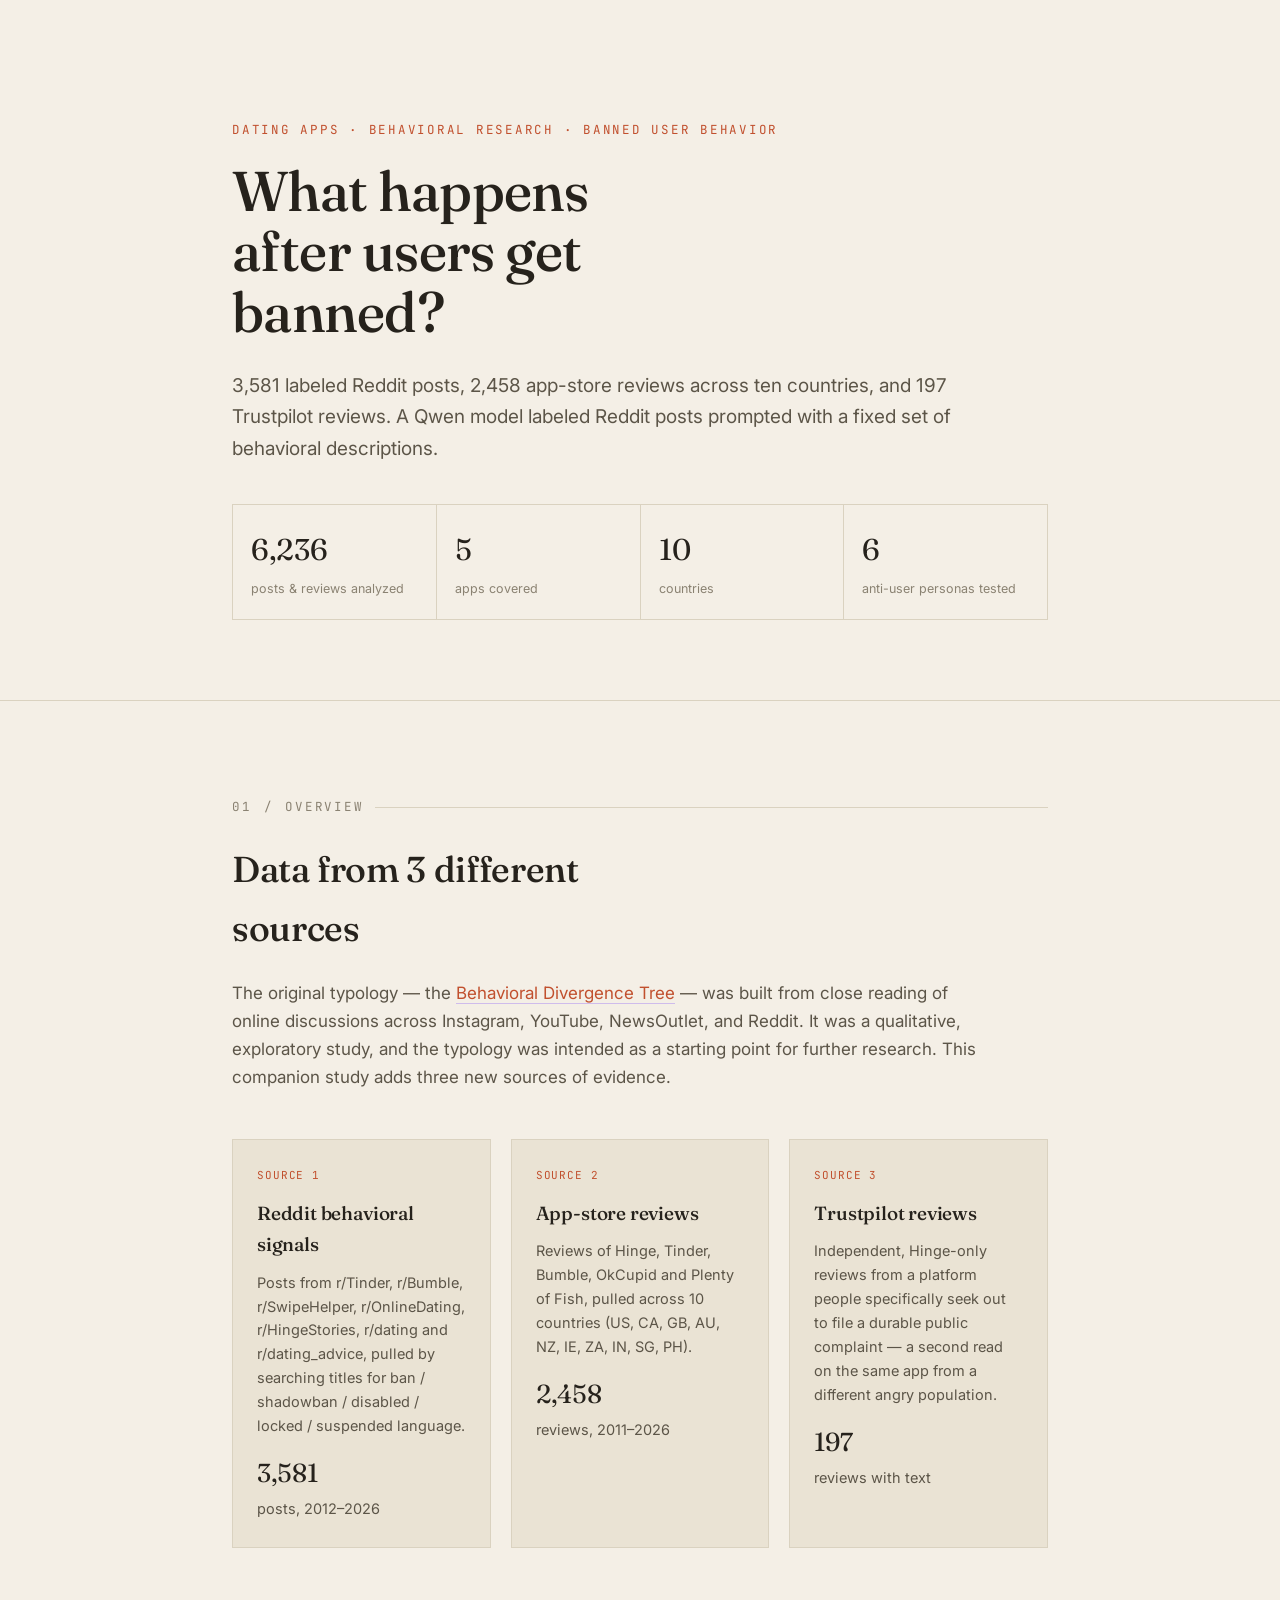
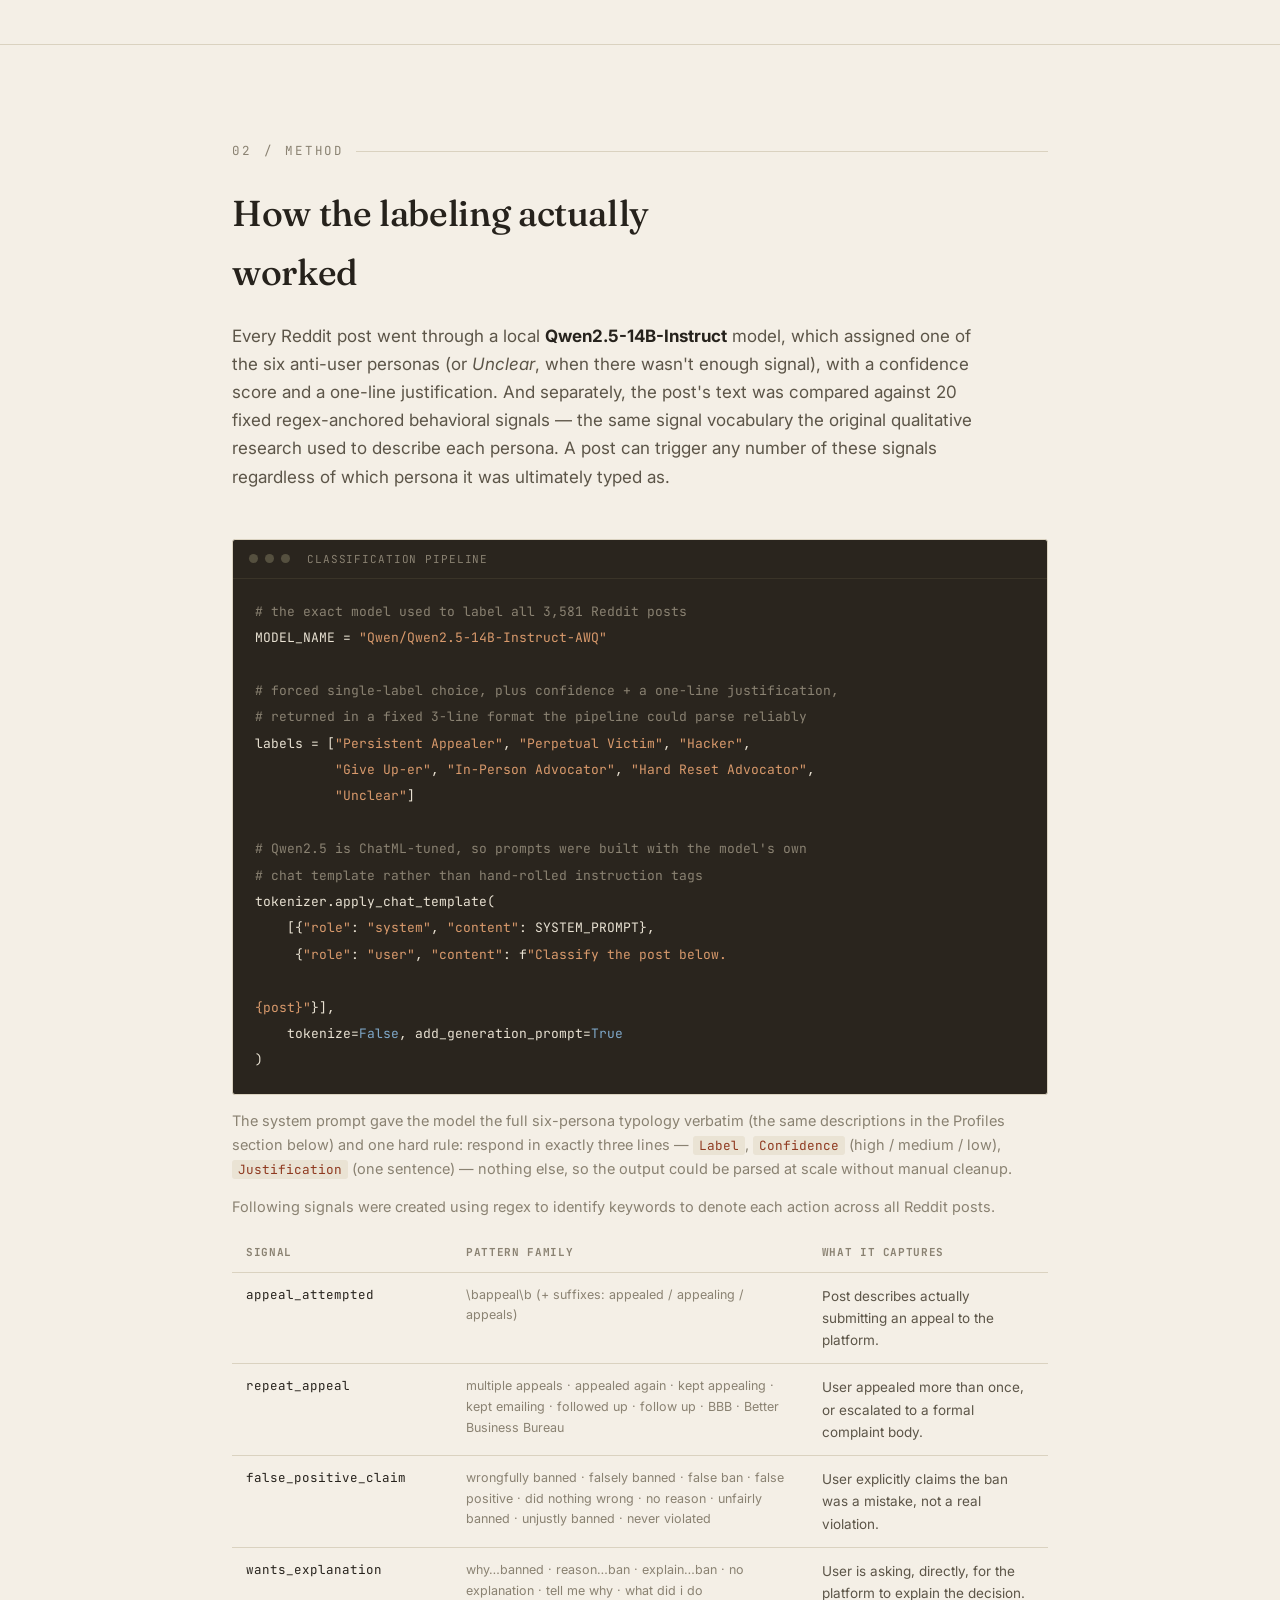
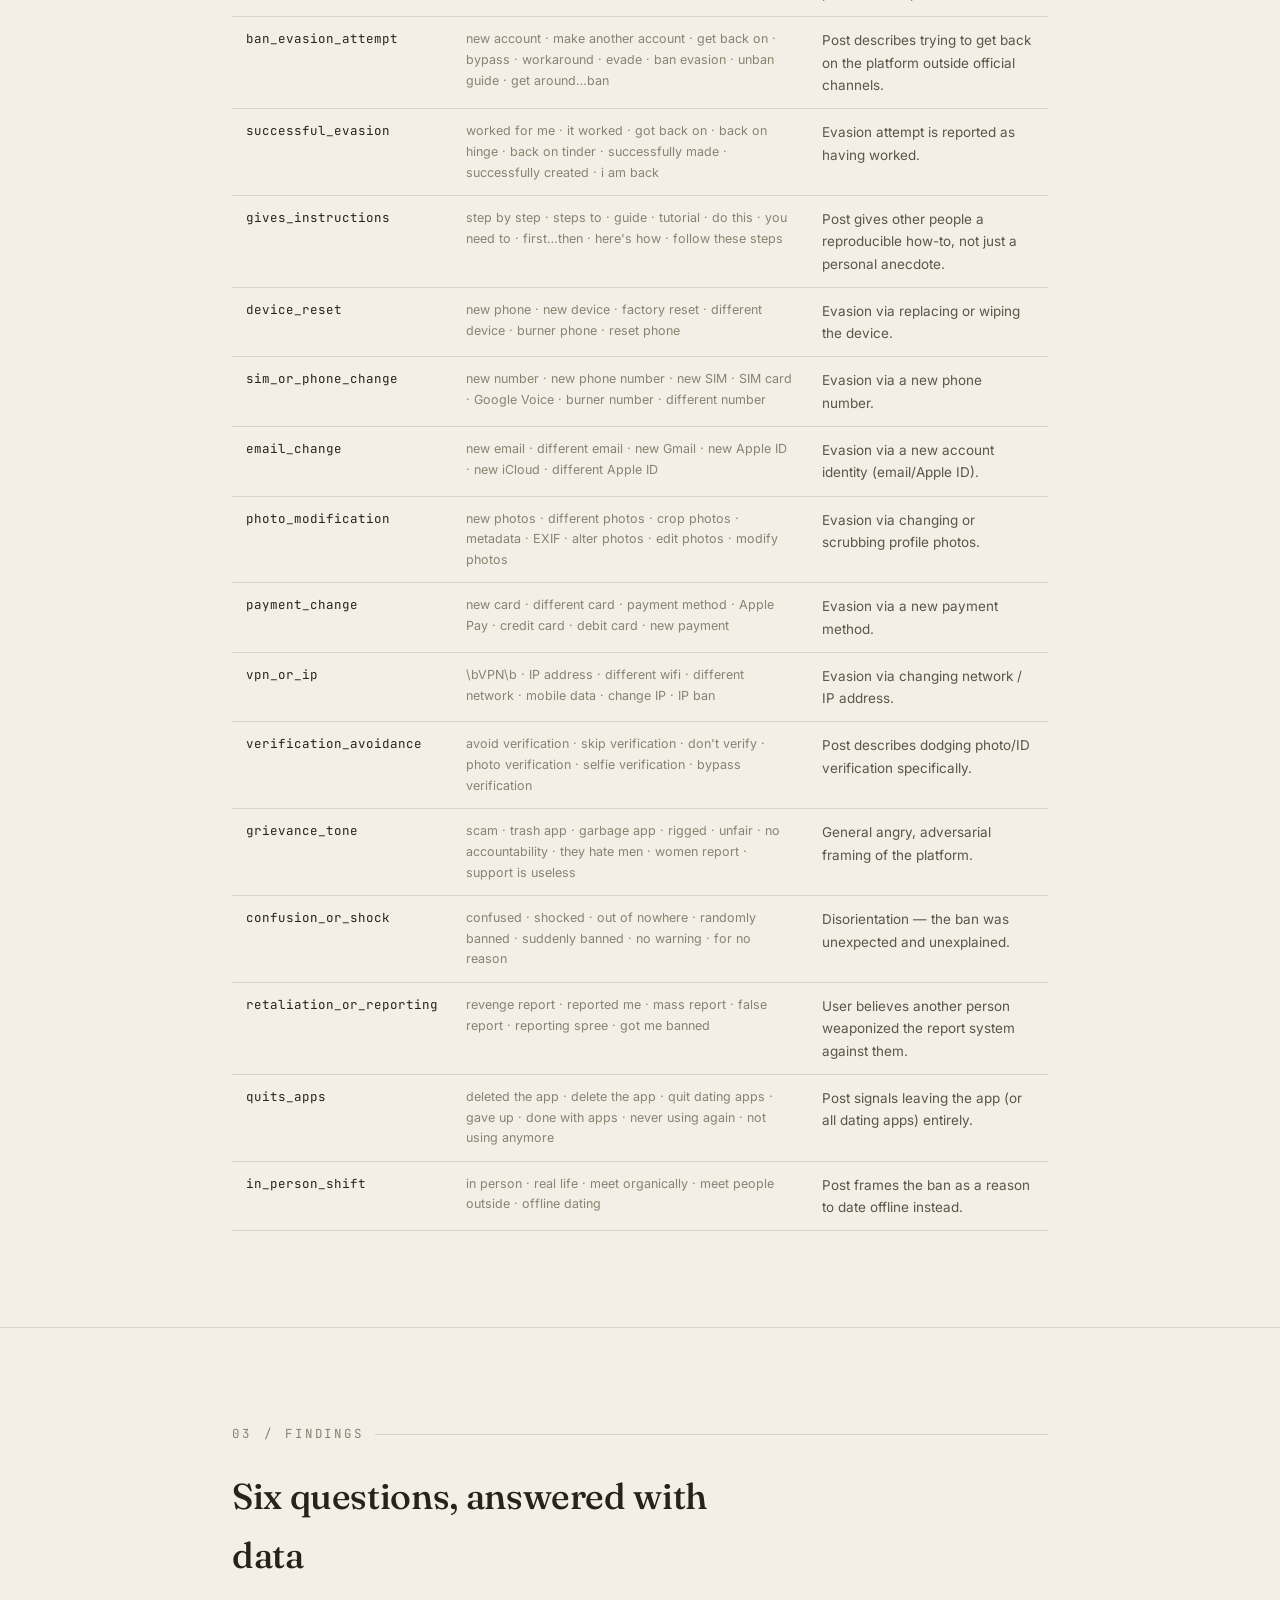
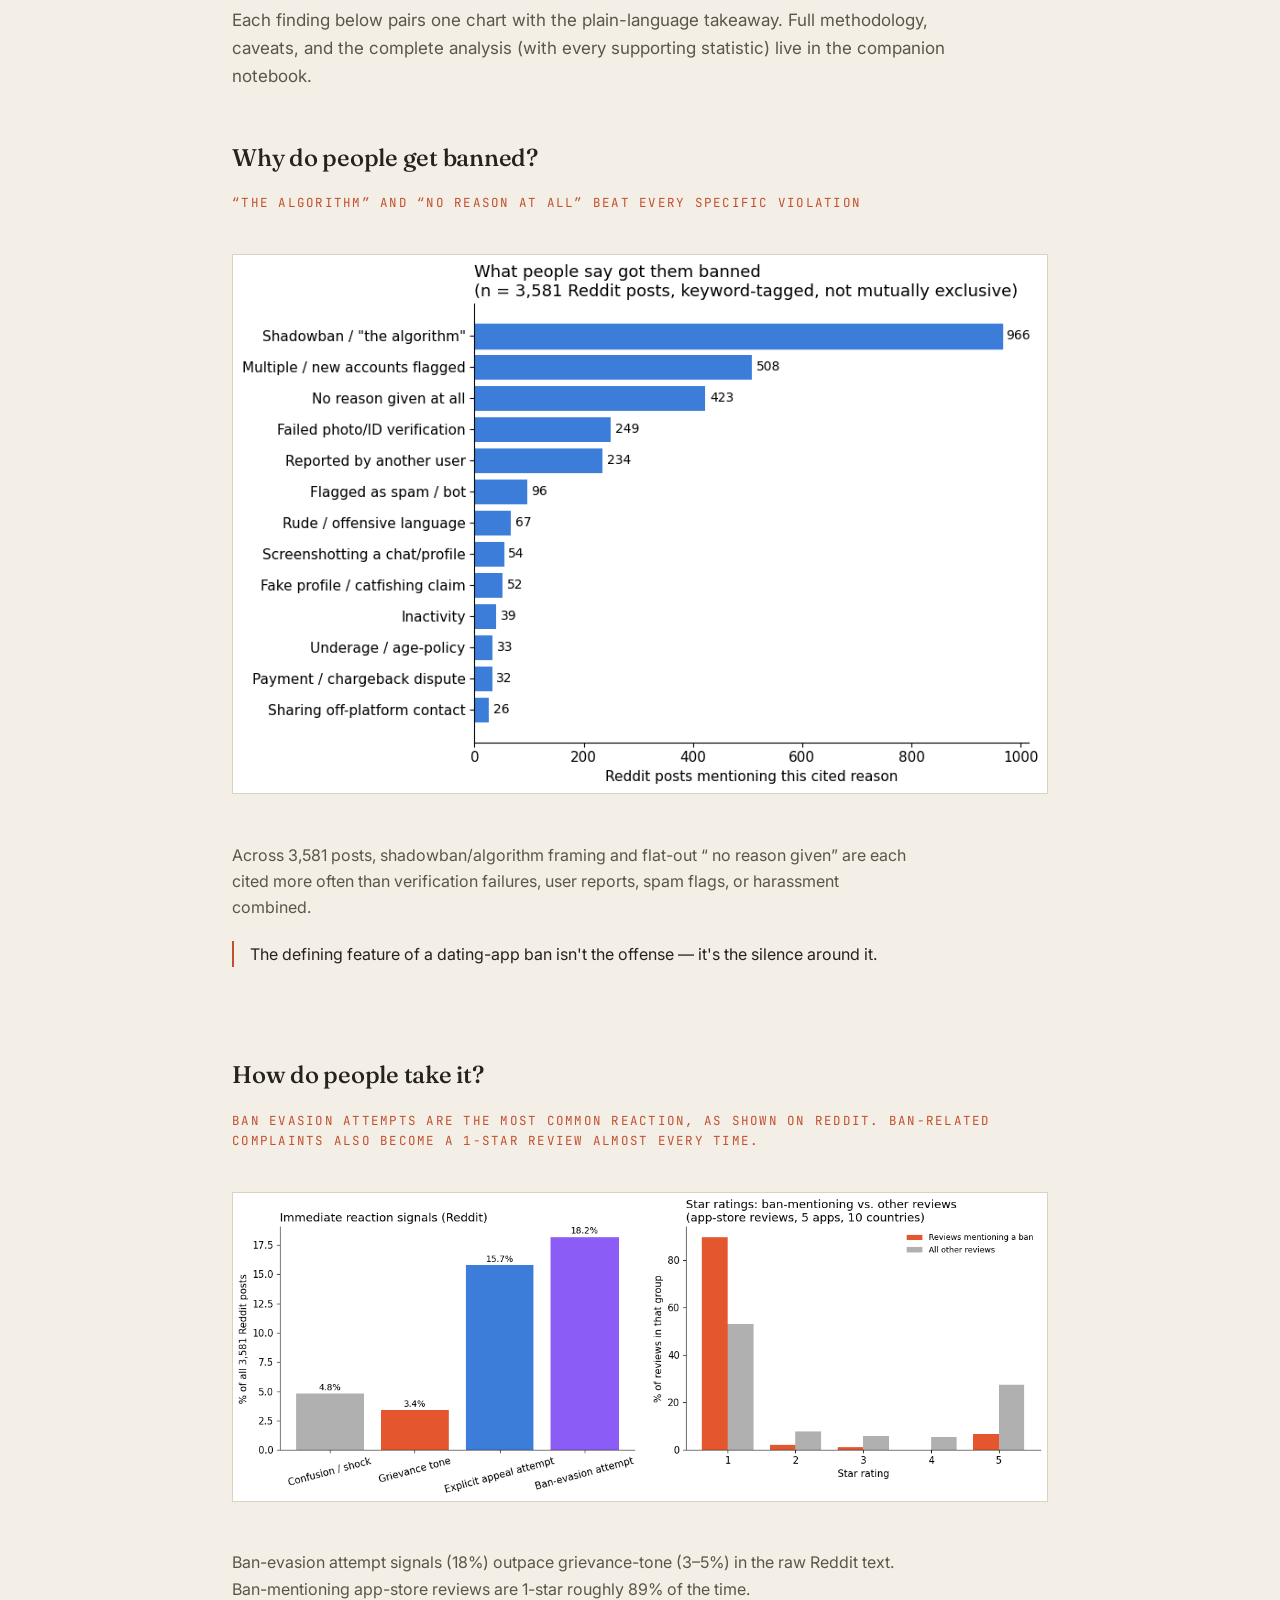
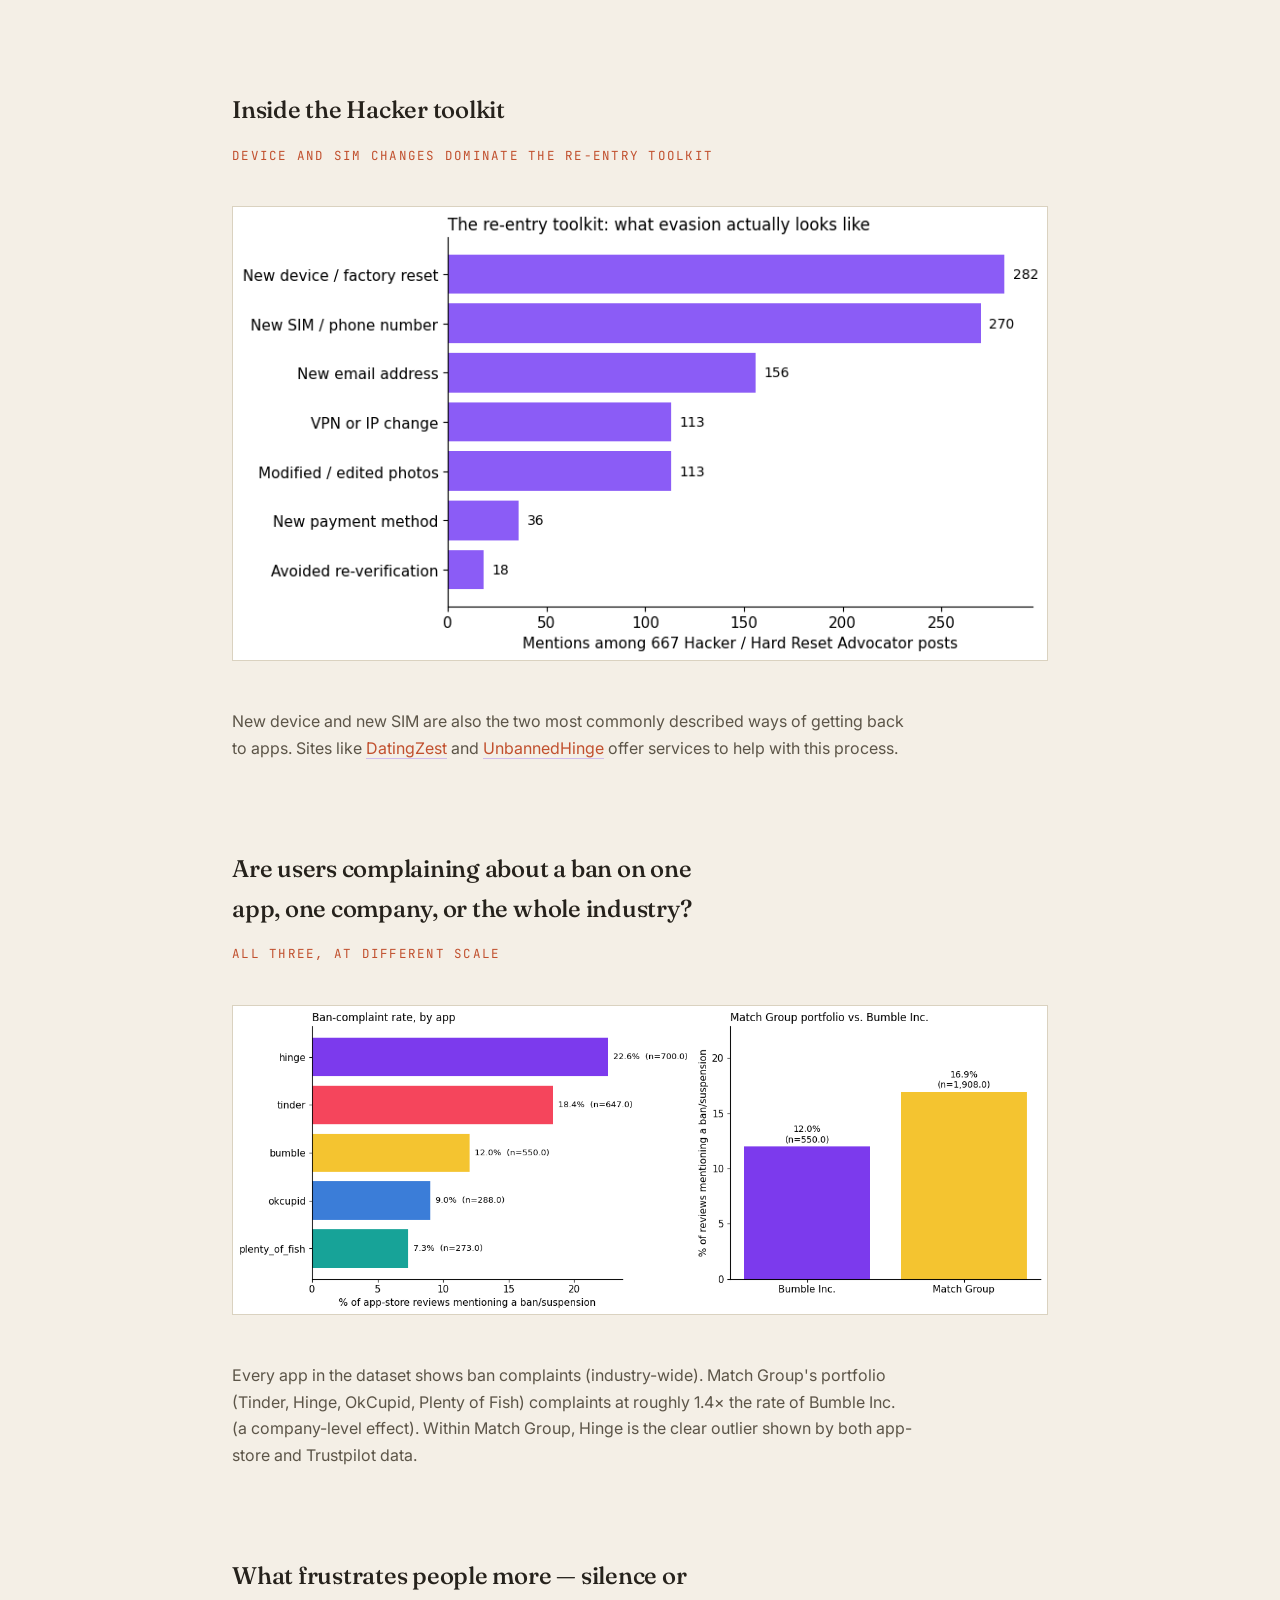
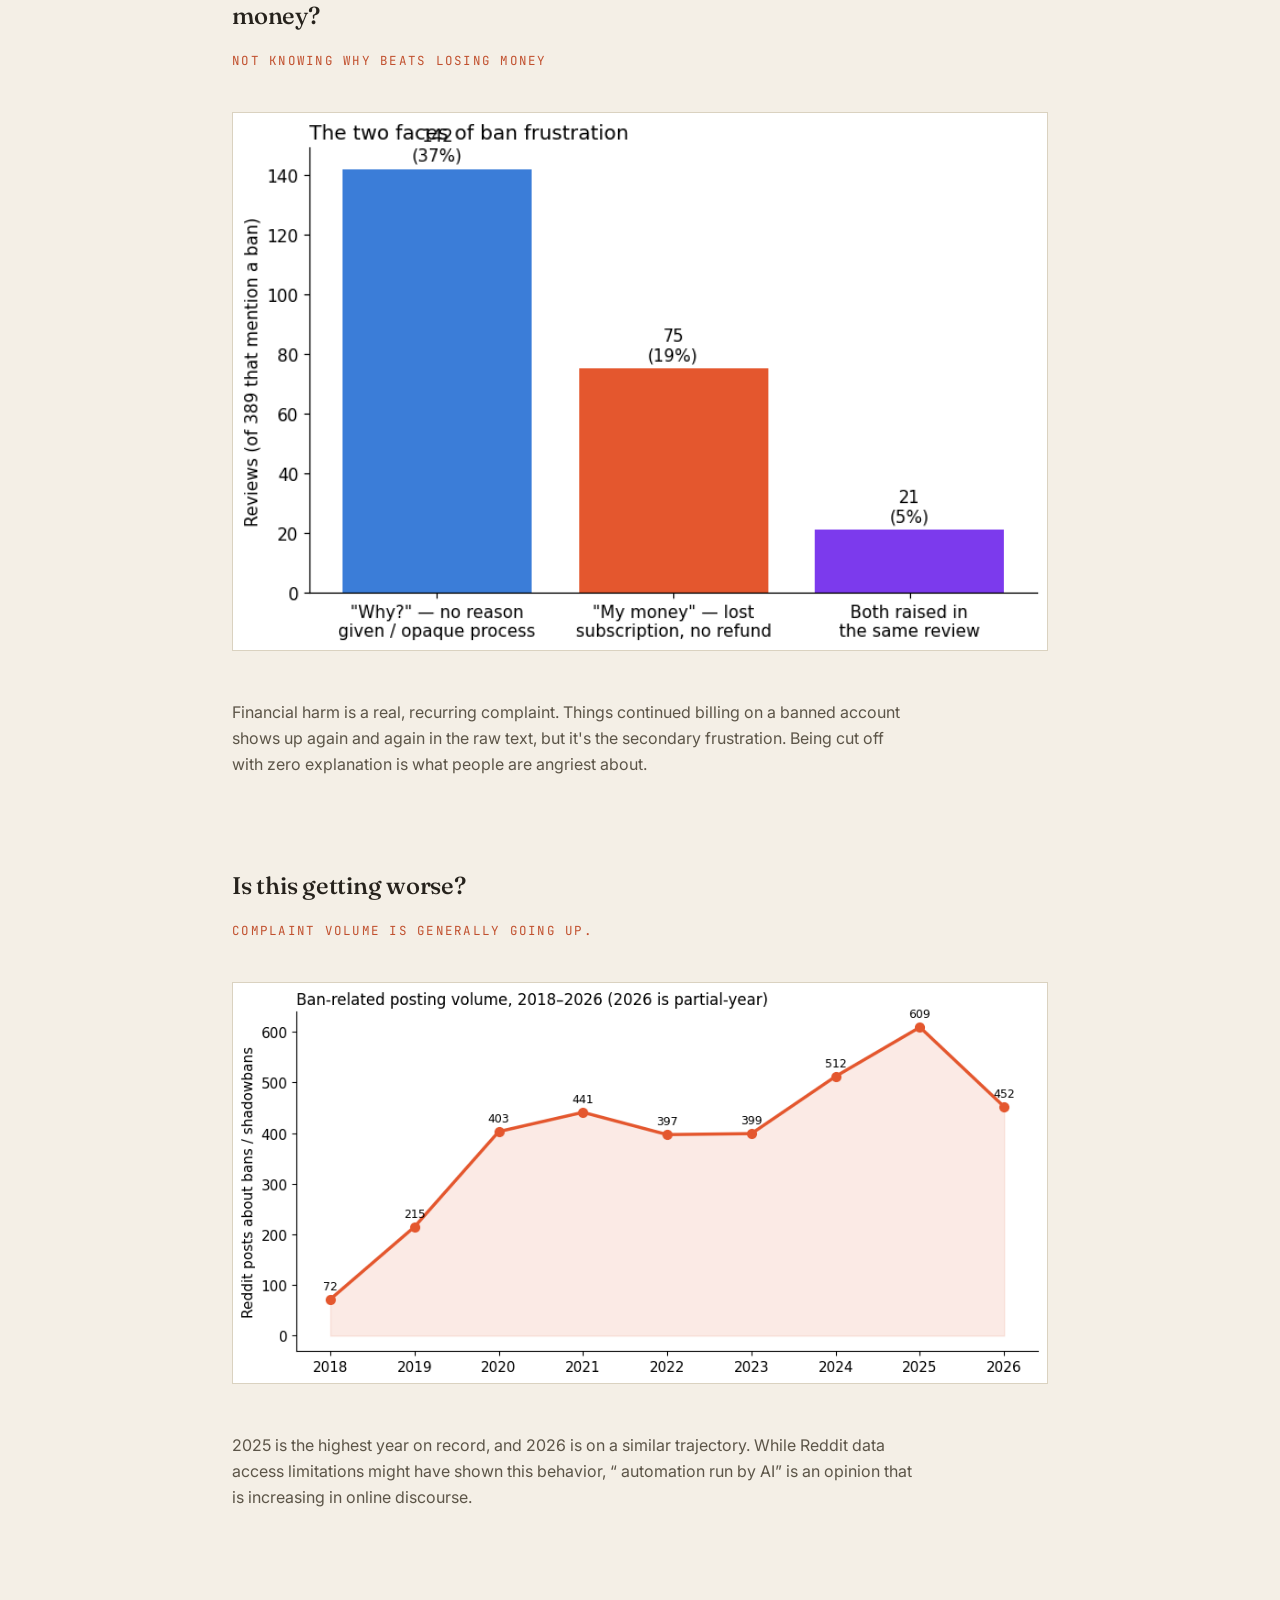
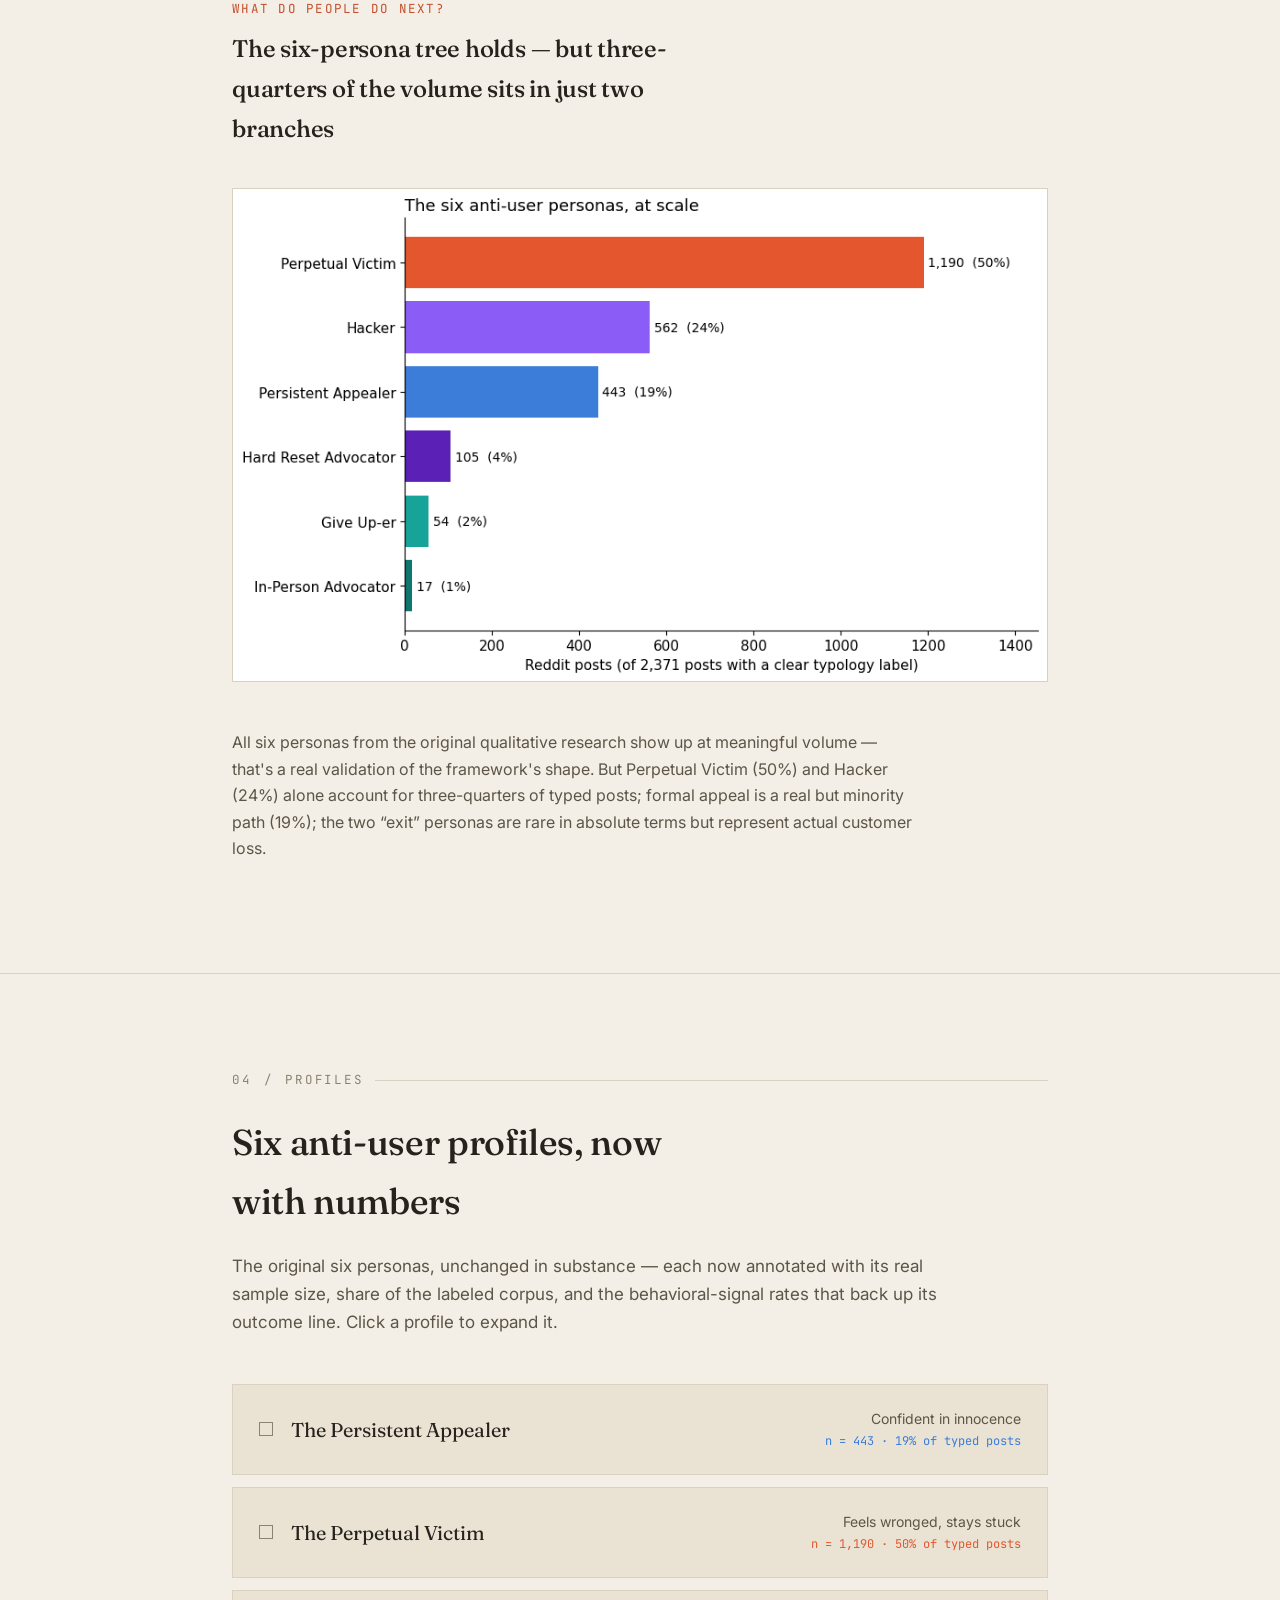
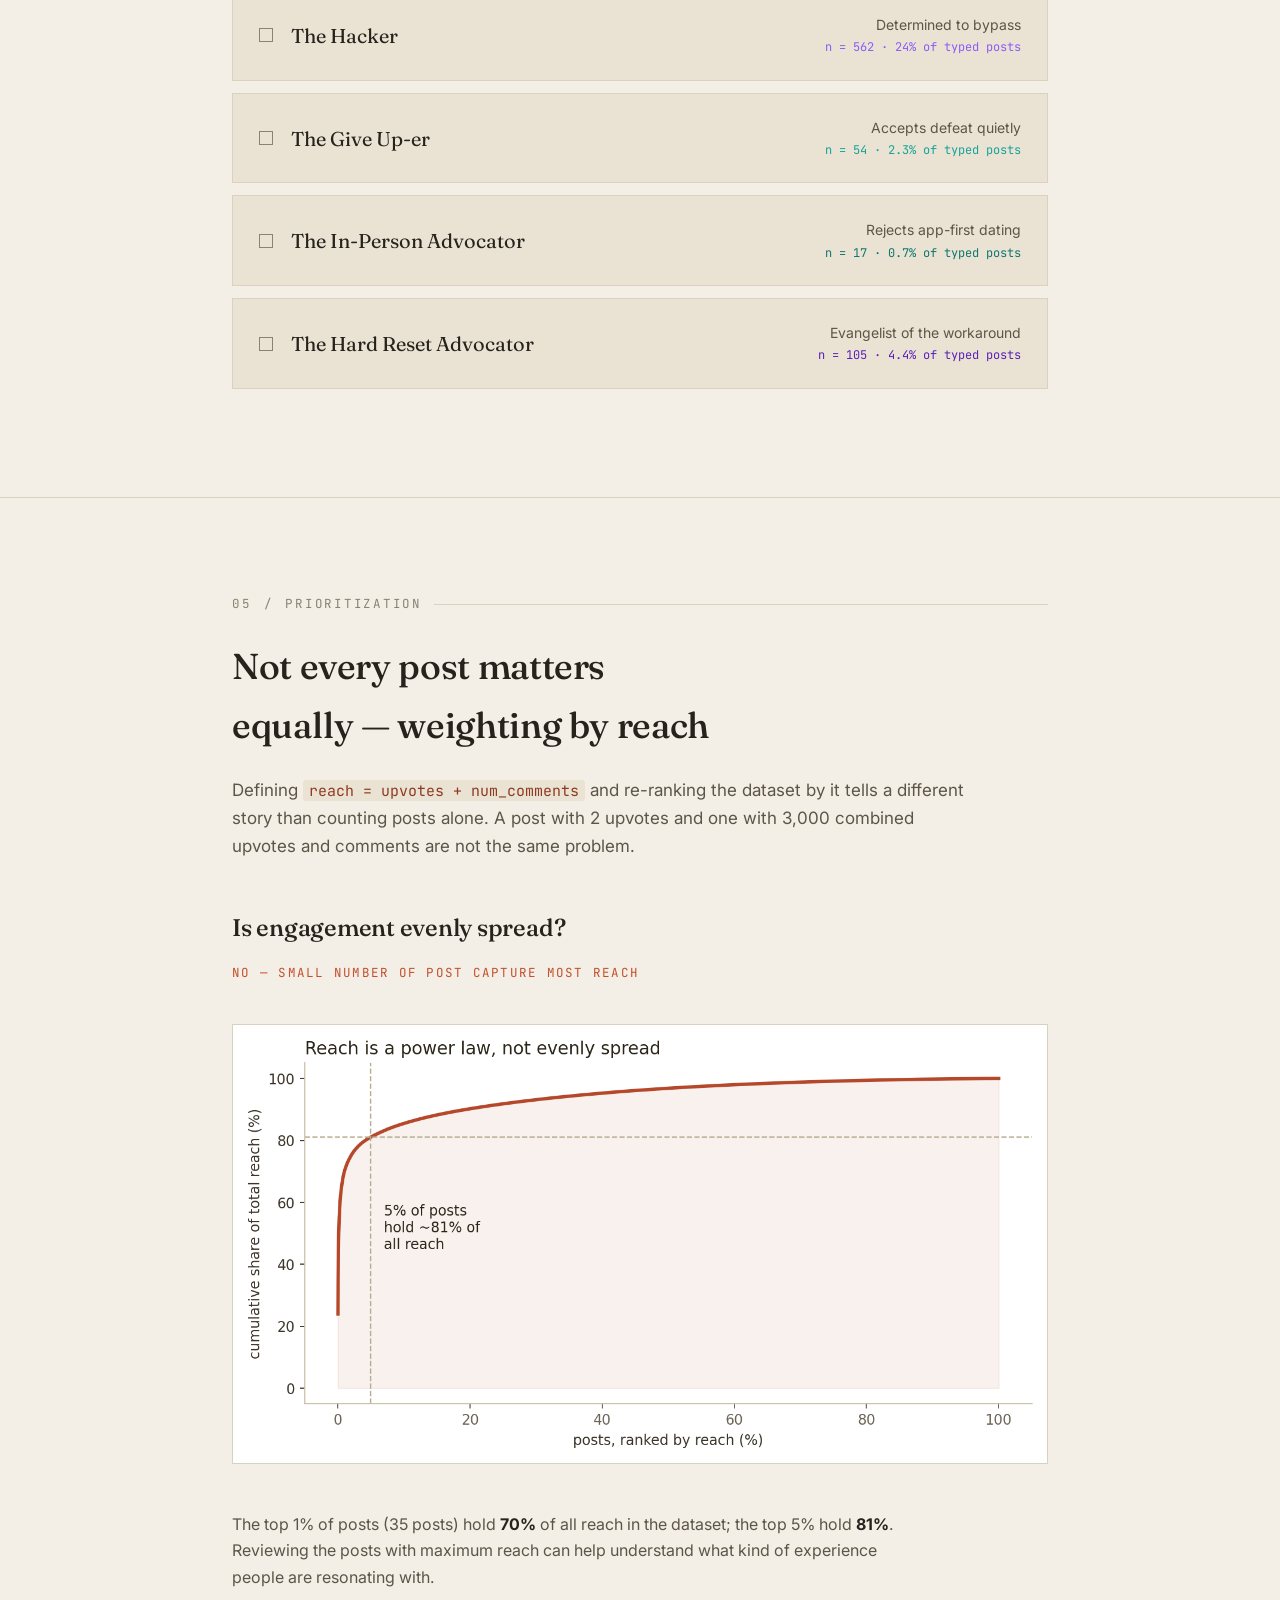
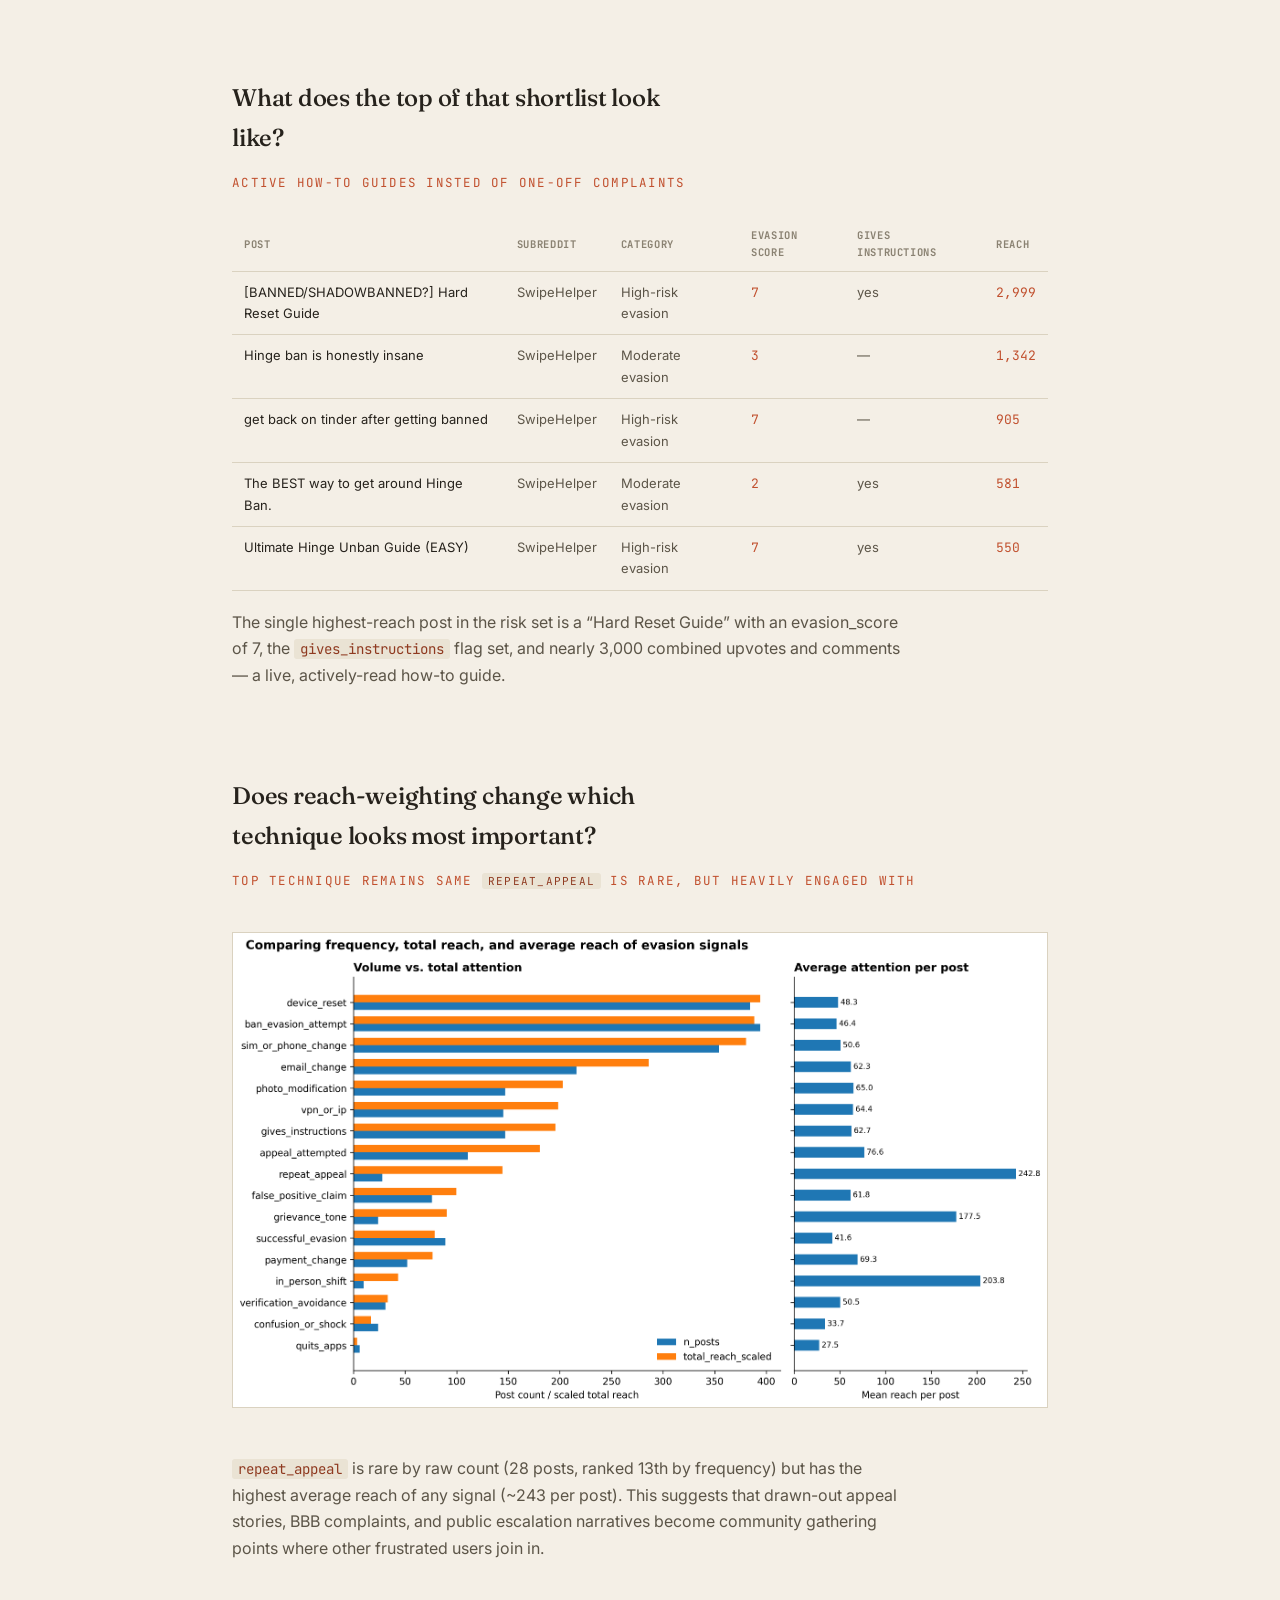
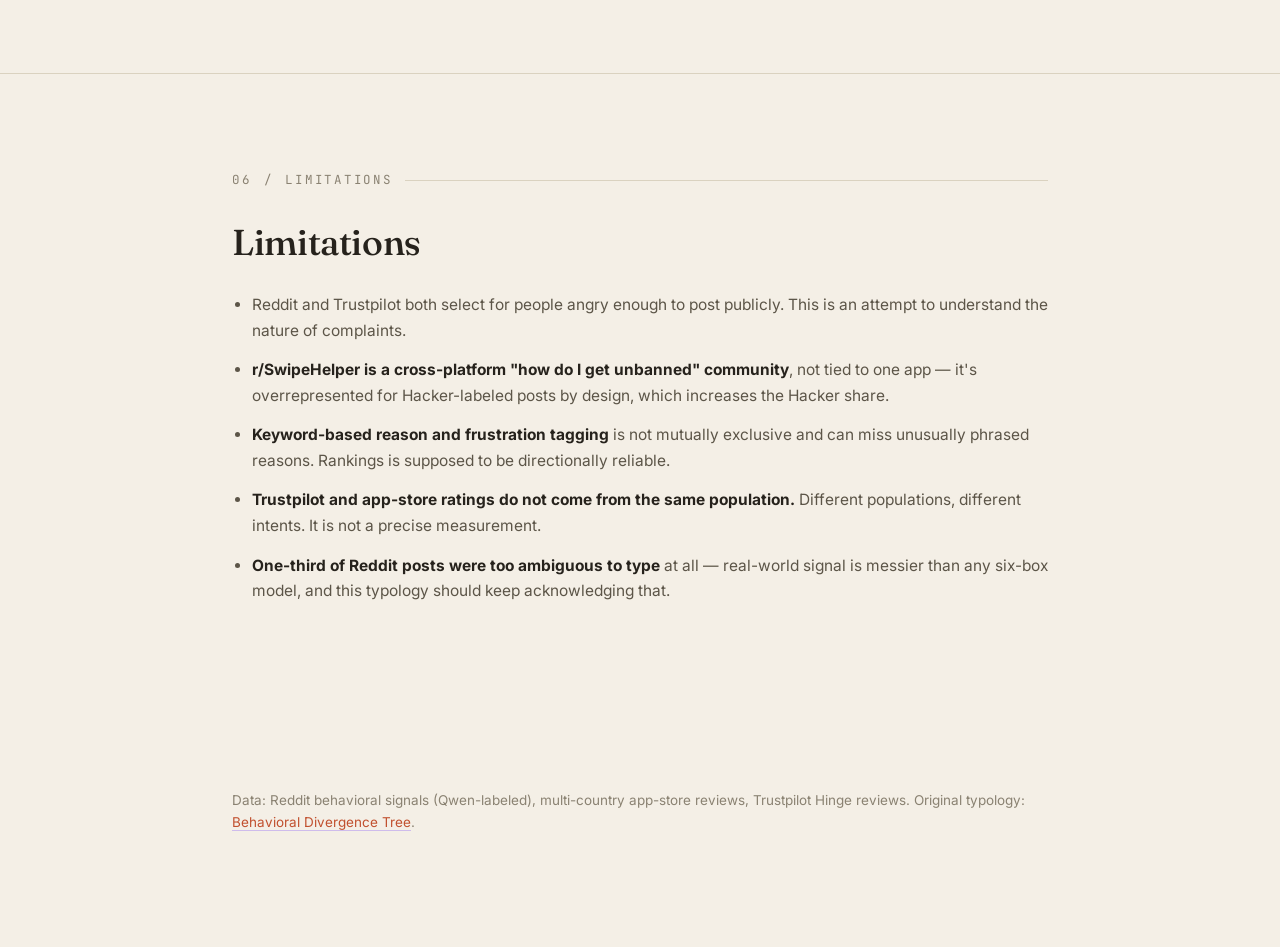
==== commit d154e138: "Update details.html" ====
--- a/details.html
+++ b/details.html
@@ -221,7 +221,7 @@
     <h1>What happens after users get banned?</h1>
     <p class="lede">
       3,581 labeled Reddit posts, 2,458 app-store reviews across ten countries, and 197 Trustpilot reviews. 
-      Reddit posts were labeled by a Qwen model prompted with fixed set of behavioral description.
+      A Qwen model labeled Reddit posts prompted with a fixed set of behavioral descriptions.
     </p>
     <div class="stat-row">
       <div class="stat"><div class="num">6,236</div><div class="lab">posts &amp; reviews analyzed</div></div>
@@ -238,8 +238,8 @@
     <h2>Data from 3 different sources</h2>
     <p class="intro">
       The original typology — the <a href="https://aaradhyaa717.github.io/profile/tree" target="_blank">Behavioral
-      Divergence Tree</a> — was built from close reading of online discussions across Instagram, Youtube, NewsOutlet, and Reddit. 
-      It was a qualitative, exploratory study, and the typology was meant to be a starting point for further research. 
+      Divergence Tree</a> — was built from close reading of online discussions across Instagram, YouTube, NewsOutlet, and Reddit. 
+      It was a qualitative, exploratory study, and the typology was intended as a starting point for further research. 
       This companion study adds three new sources of evidence.
     </p>
     <div class="card-grid">
@@ -273,11 +273,11 @@
     <div class="eyebrow">02 <span>/</span> Method</div>
     <h2>How the labeling actually worked</h2>
     <p class="intro">
-      Every Reddit post went through a local <b style="color:var(--text);">Qwen2.5-14B-Instruct</b> model twice. First,
-      it assigned one of the six anti-user personas (or <i>Unclear</i>, when there wasn't enough signal), with a
-      confidence score and a one-line justification. Second, and separately, it scored the post's text against 20
+      Every Reddit post went through a local <b style="color:var(--text);">Qwen2.5-14B-Instruct</b> model, which
+      assigned one of the six anti-user personas (or <i>Unclear</i>, when there wasn't enough signal), with a
+      confidence score and a one-line justification. And separately, the post's text was compared against 20
       fixed regex-anchored behavioral signals — the same signal vocabulary the original qualitative research used
-      to describe each persona, now applied mechanically at scale. A post can trigger any number of these signals
+      to describe each persona. A post can trigger any number of these signals
       regardless of which persona it was ultimately typed as.
     </p>
 
@@ -336,16 +336,16 @@
       <h3>Why do people get banned?</h3>
       <div class="q"> &ldquo;The algorithm&rdquo; and &ldquo;no reason at all&rdquo; beat every specific violation</div>
       <div class="figure"><img src="[data-uri]" alt="Reasons cited for bans"></div>
-      <p>Across 3,581 posts, shadowban/algorithm framing and flat-out &ldquo;no reason given&rdquo; are each cited more often than verification failures, user reports, spam flags, or harassment combined.</p>
+      <p>Across 3,581 posts, shadowban/algorithm framing and flat-out &ldquo; no reason given&rdquo; are each cited more often than verification failures, user reports, spam flags, or harassment combined.</p>
       <p class="takeaway">The defining feature of a dating-app ban isn't the offense — it's the silence around it.</p>
     </div>
 
     <div class="finding">
       <h3>How do people take it?</h3>
-      <div class="q"> Ban-enasion attempt is the most common reaction as shown in Reddit. Ban related complains also becomes a 1-star review almost every time.</div>
+      <div class="q"> Ban evasion attempts are the most common reaction, as shown on Reddit. Ban-related complaints also become a 1-star review almost every time.</div>
       <div class="figure"><img src="[data-uri]" alt="Emotional reaction signals and star rating comparison"></div>
-      <p>Ban-evasion attempt signals (18%) outpace sustained grievance-tone (3&ndash;5%) in the raw Reddit text. 
-        But that confusion converts hard: ban-mentioning app-store reviews are 1-star roughly 89% of the time, nearly double the baseline rate.</p>
+      <p>Ban-evasion attempt signals (18%) outpace grievance-tone (3&ndash;5%) in the raw Reddit text. 
+        Ban-mentioning app-store reviews are 1-star roughly 89% of the time.</p>
     </div>
 
     
@@ -364,12 +364,12 @@
        </div>
       
     <div class="finding">
-      <h3>Is user complain about ban one app, one company, or the whole industry issue? </h3>
+      <h3>Are users complaining about a ban on one app, one company, or the whole industry? </h3>
       <div class="q">All three, at different scale</div>
       <div class="figure"><img src="[data-uri]" alt="Ban complaint rate by app and by parent company"></div>
       <p>Every app in the dataset shows ban complaints (industry-wide). 
         Match Group's portfolio (Tinder, Hinge, OkCupid, Plenty of Fish) 
-        complains at roughly 1.4&times; the rate of Bumble Inc. (a company-level effect). 
+        complaints at roughly 1.4&times; the rate of Bumble Inc. (a company-level effect). 
         Within Match Group, Hinge is the clear outlier shown by both app-store and Trustpilot data.</p>
     </div>
 
@@ -378,8 +378,8 @@
       <div class="q">Not knowing why beats losing money</div>
       <div class="figure"><img src="[data-uri]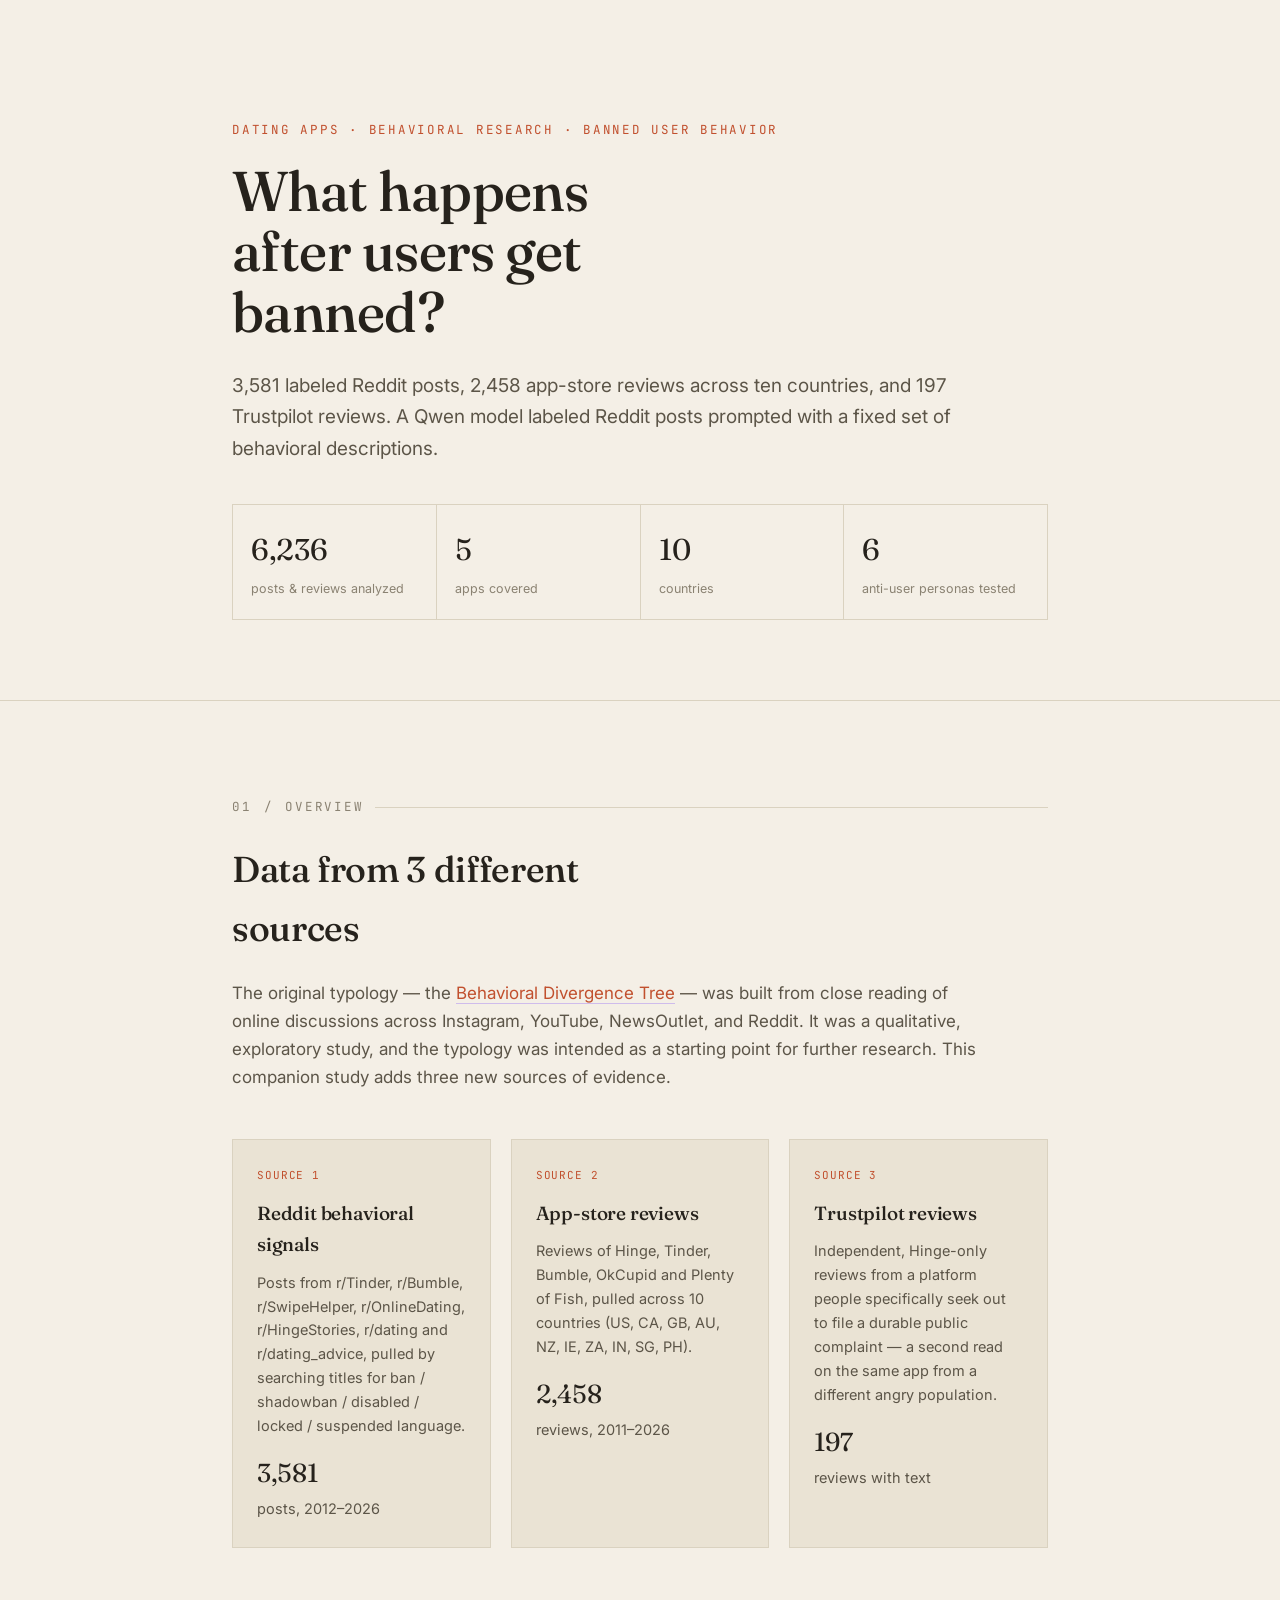
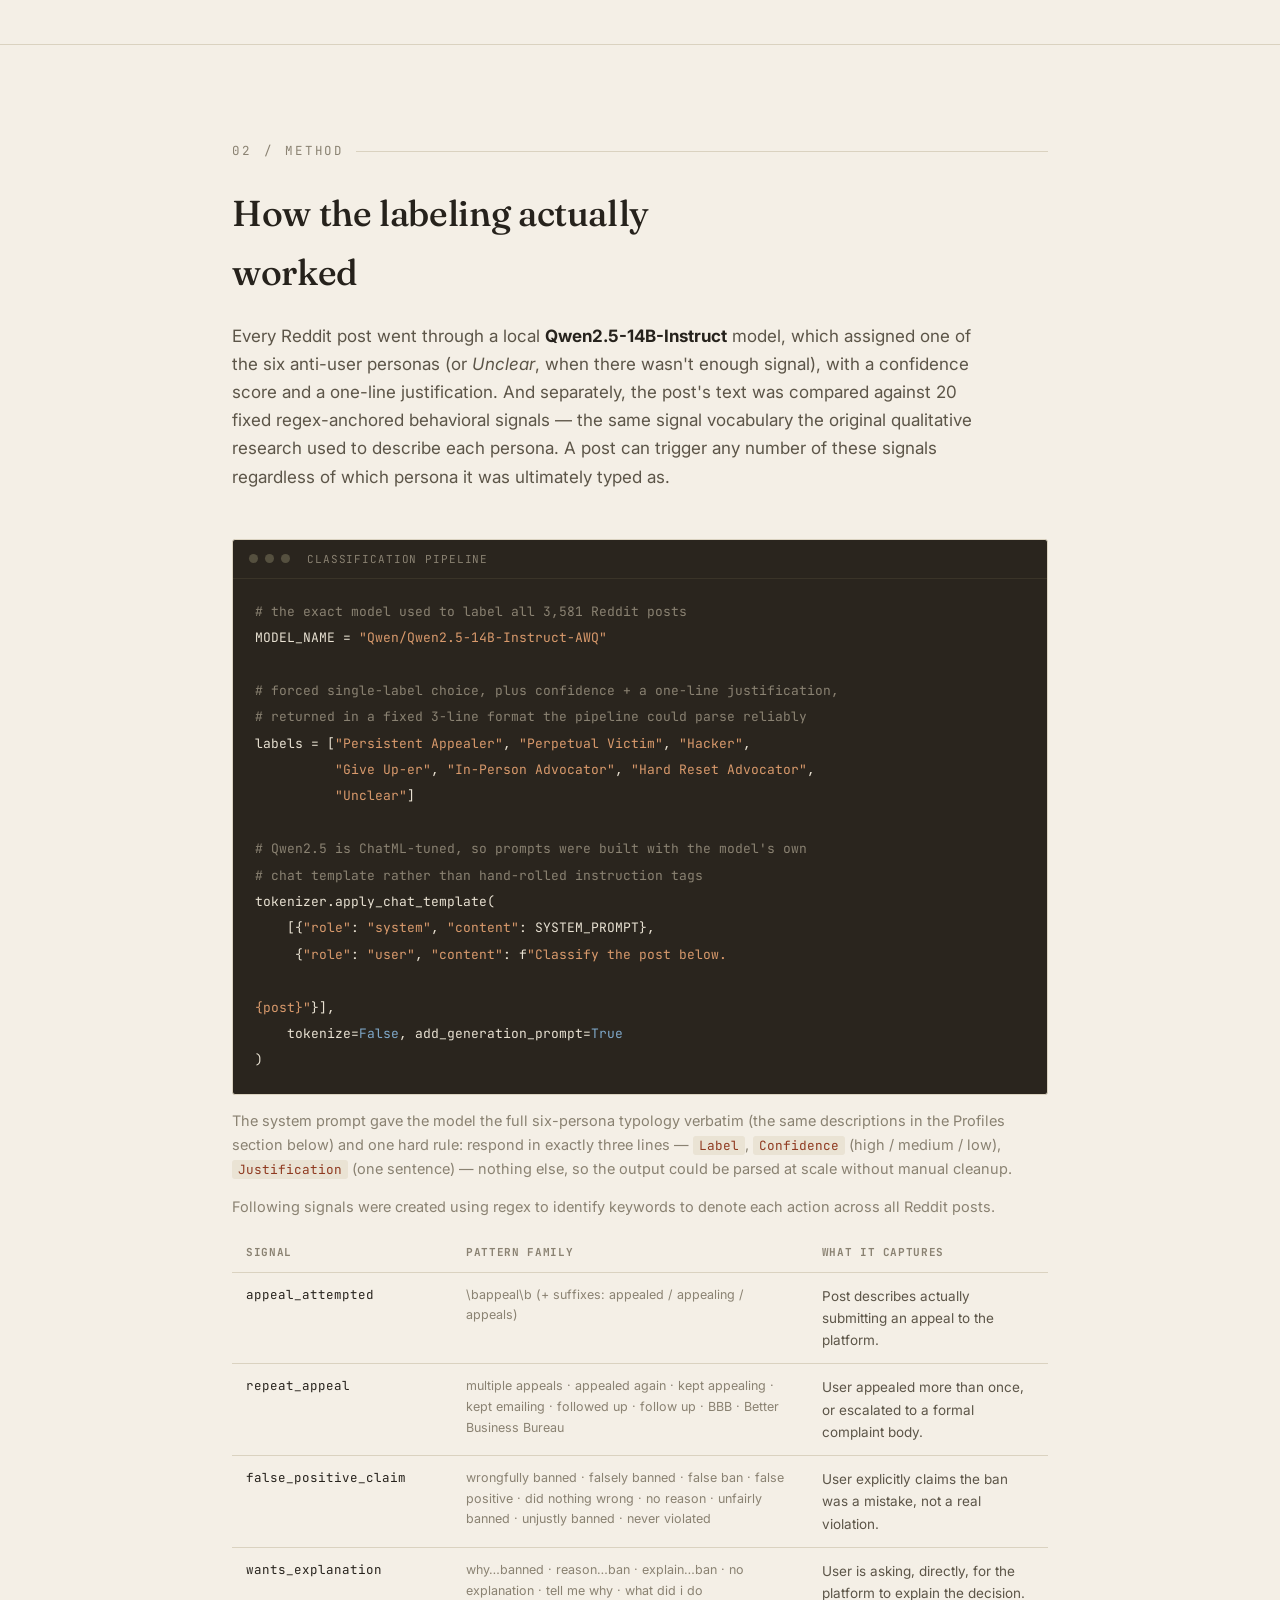
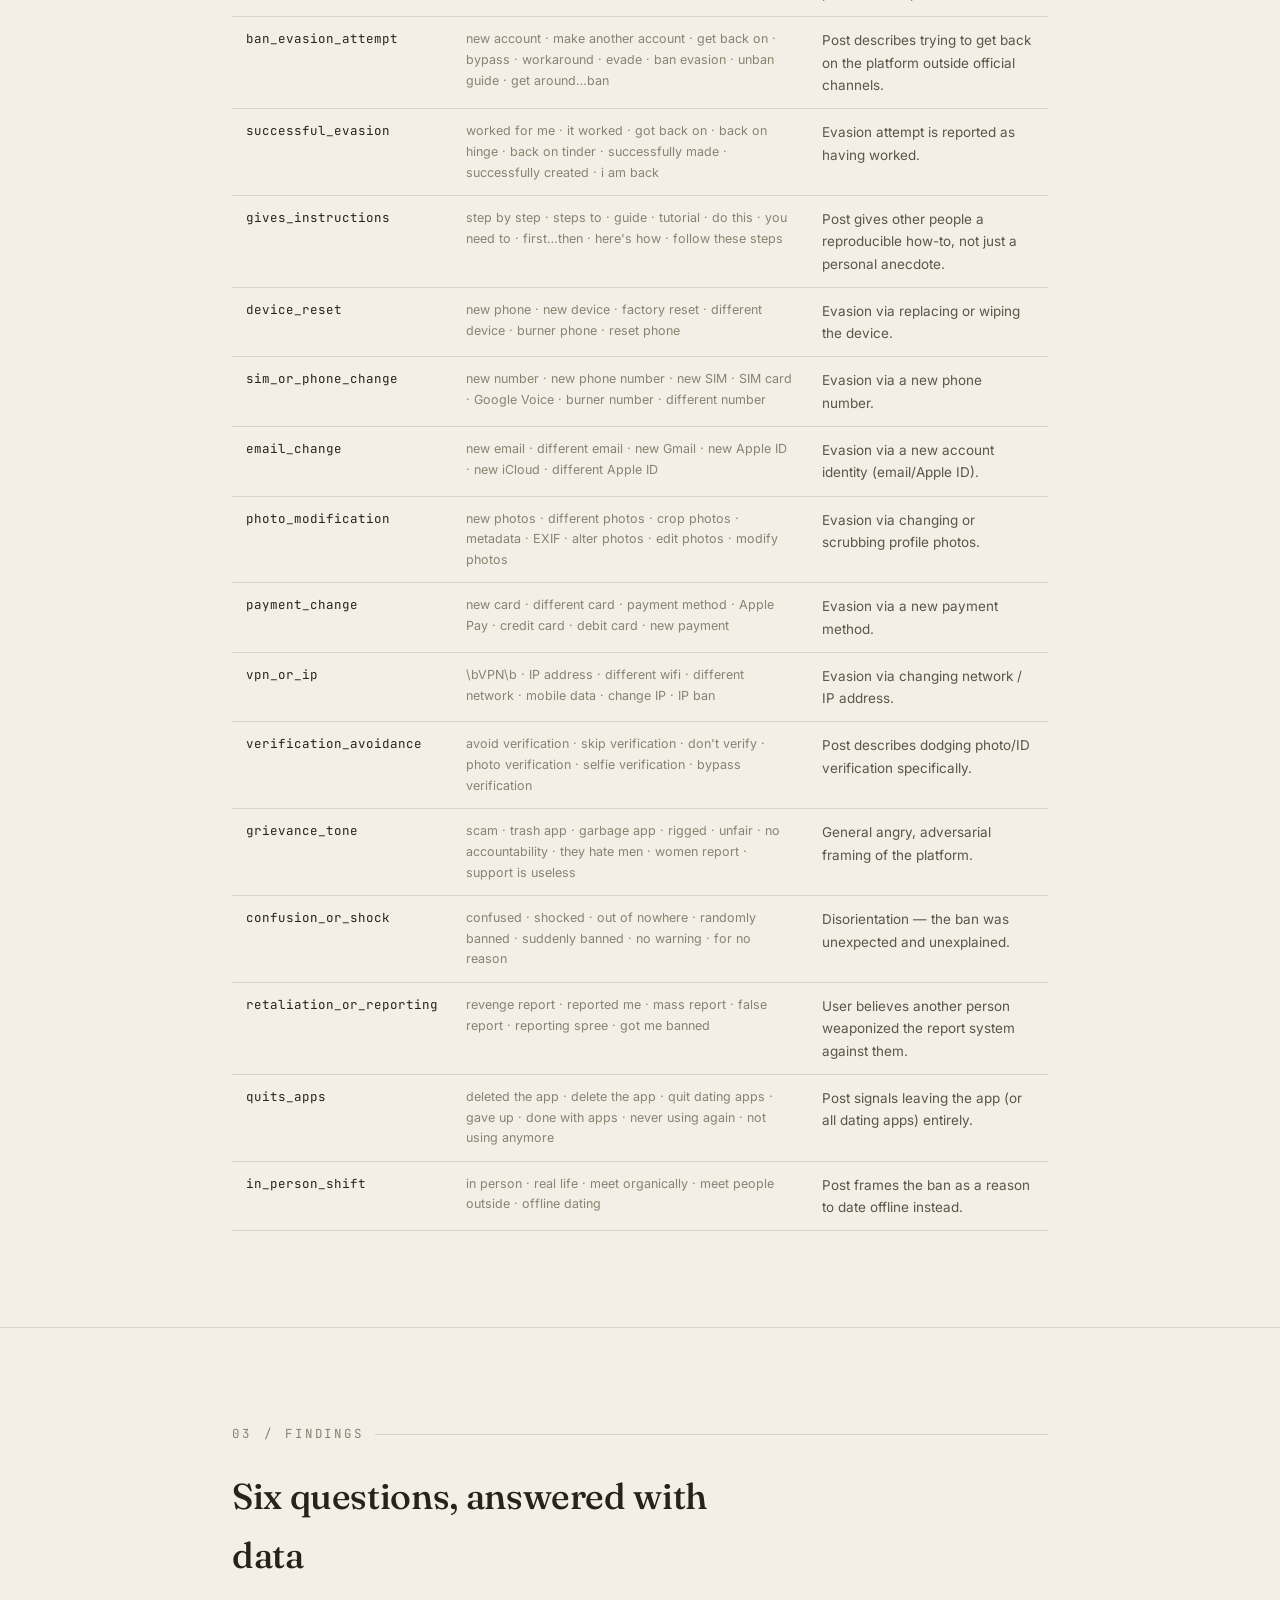
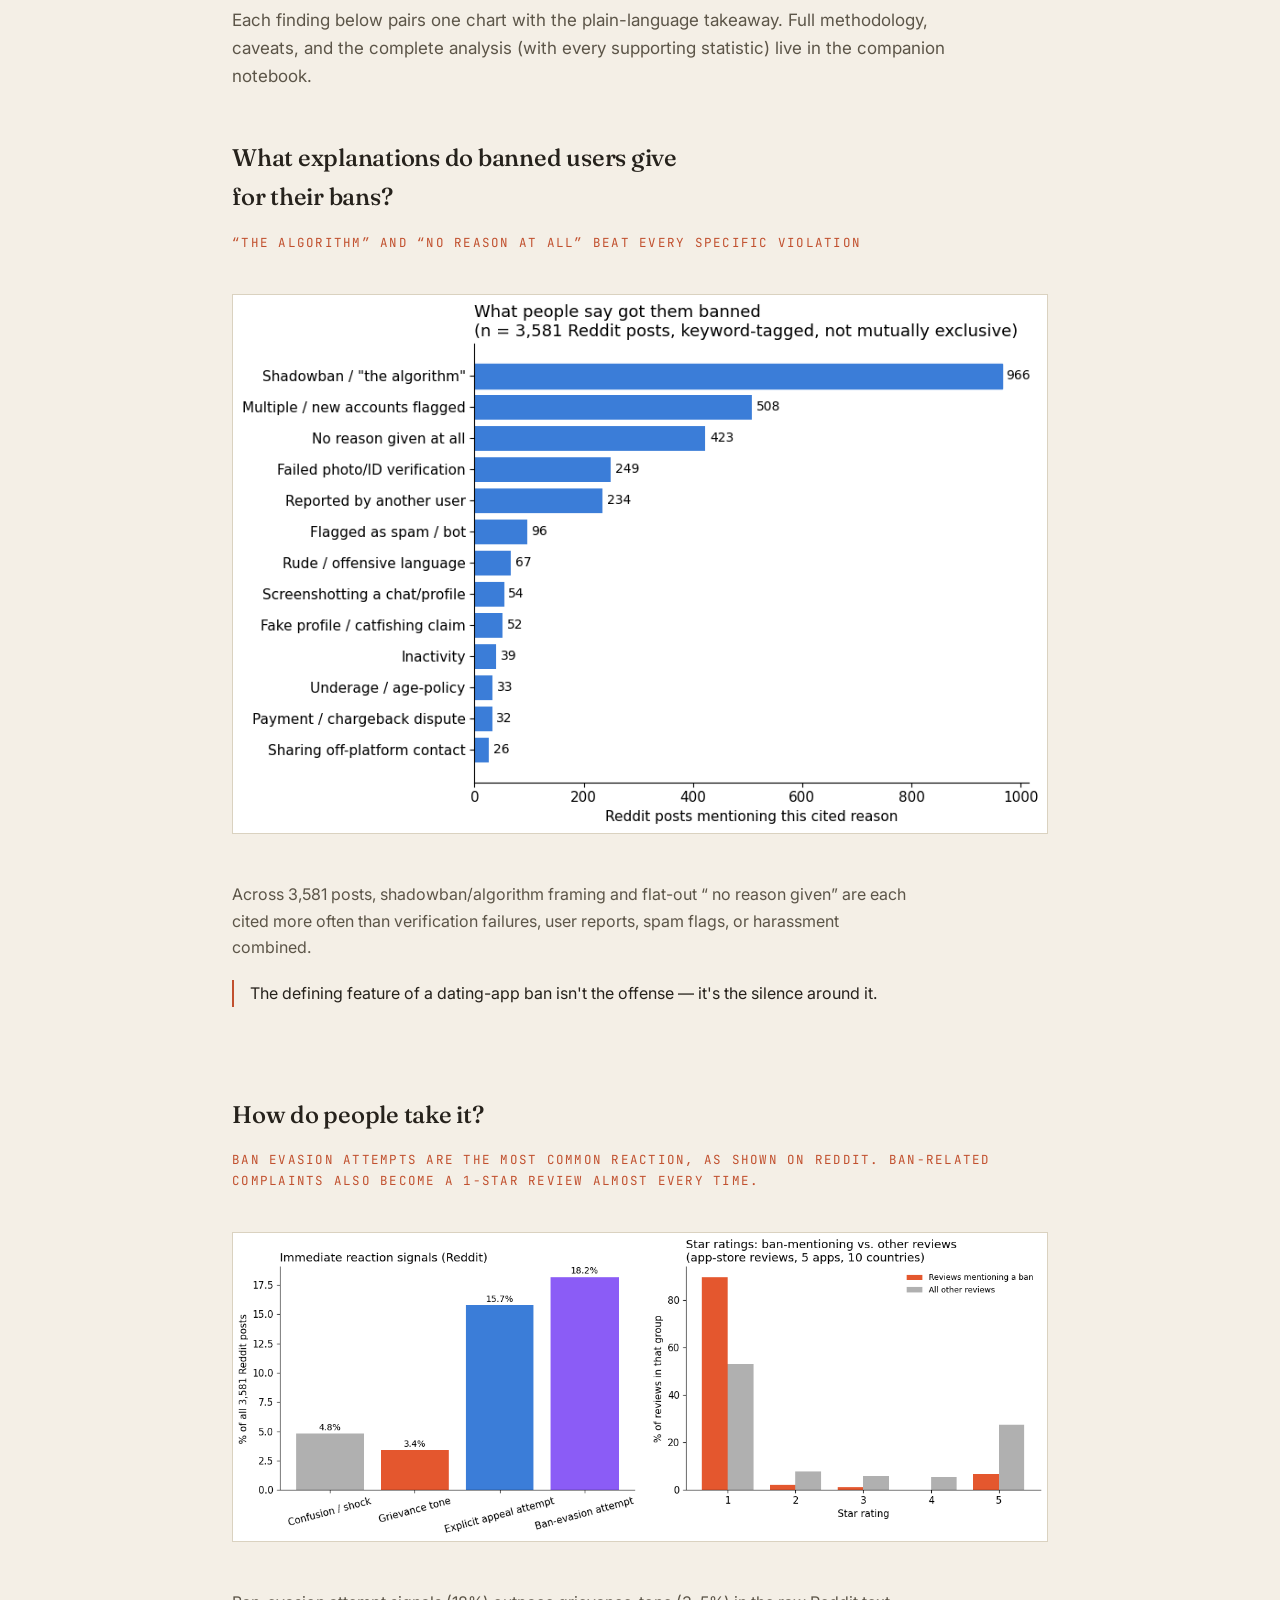
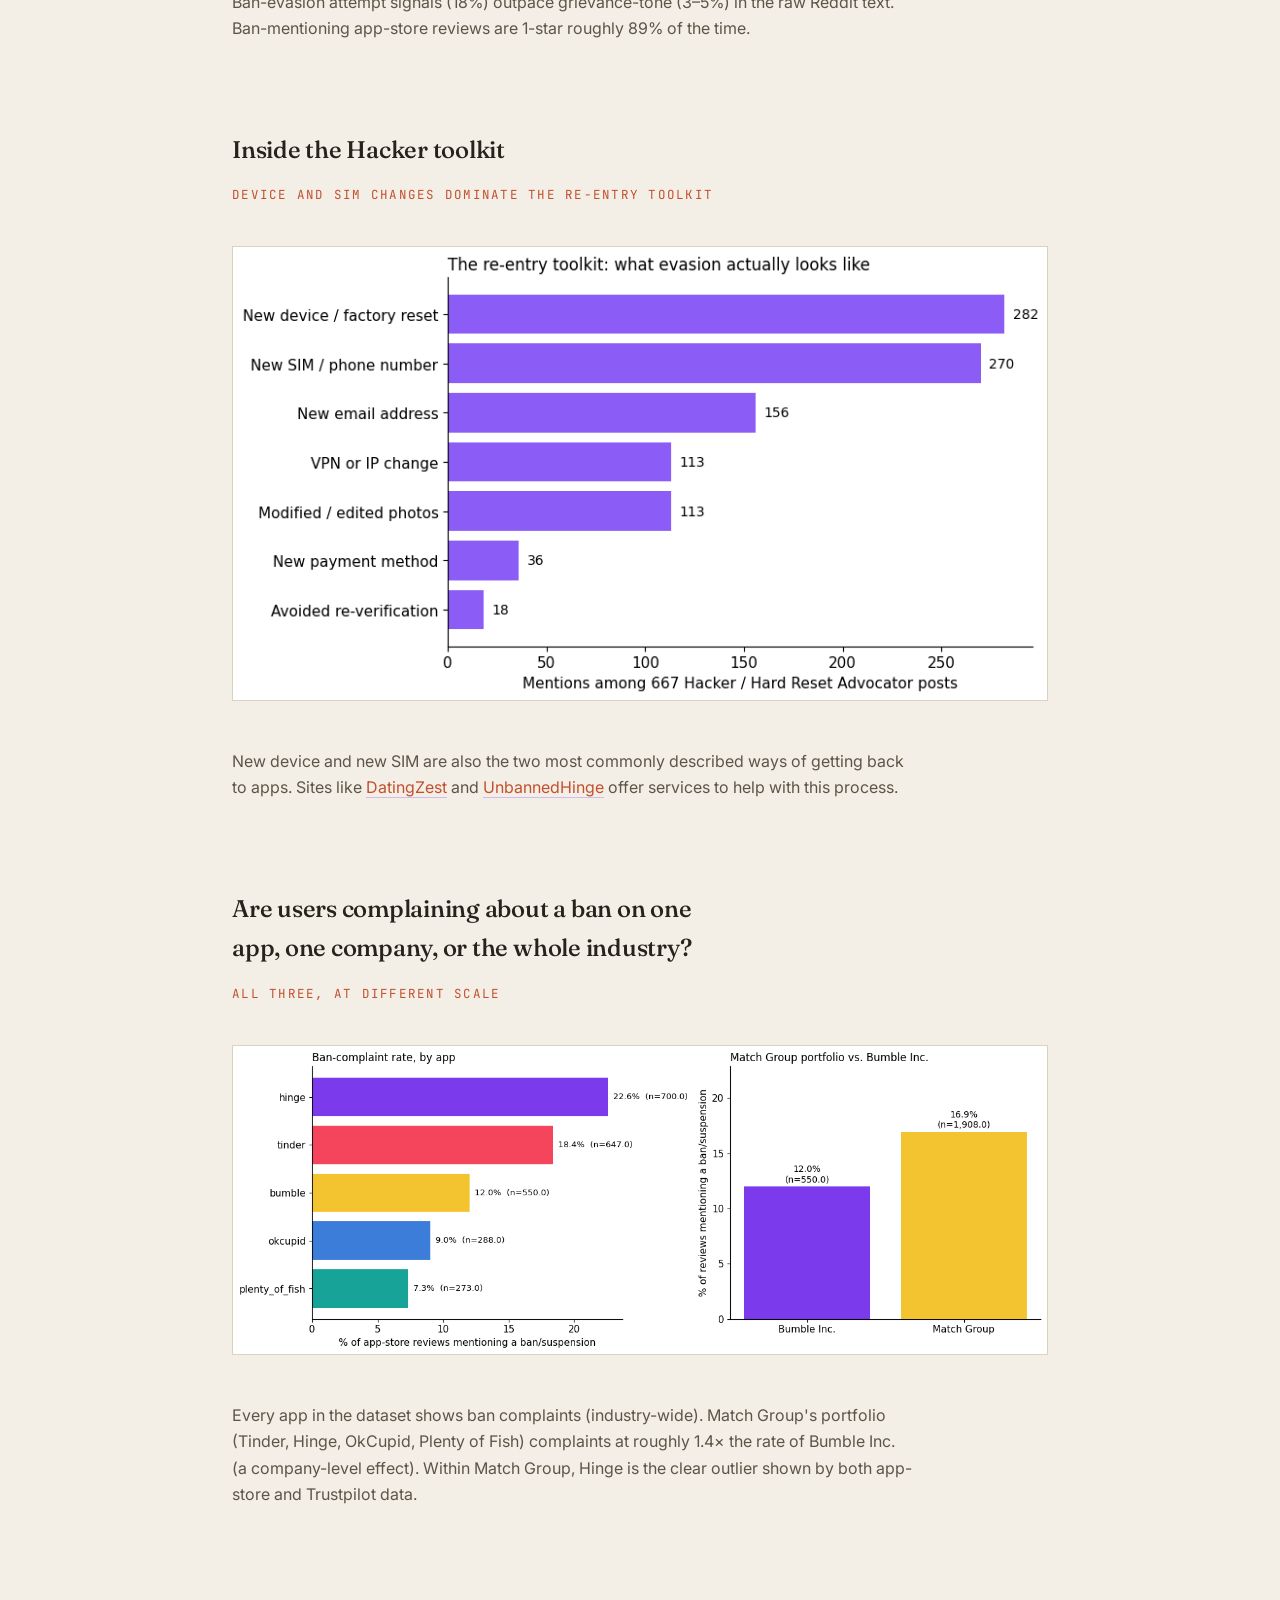
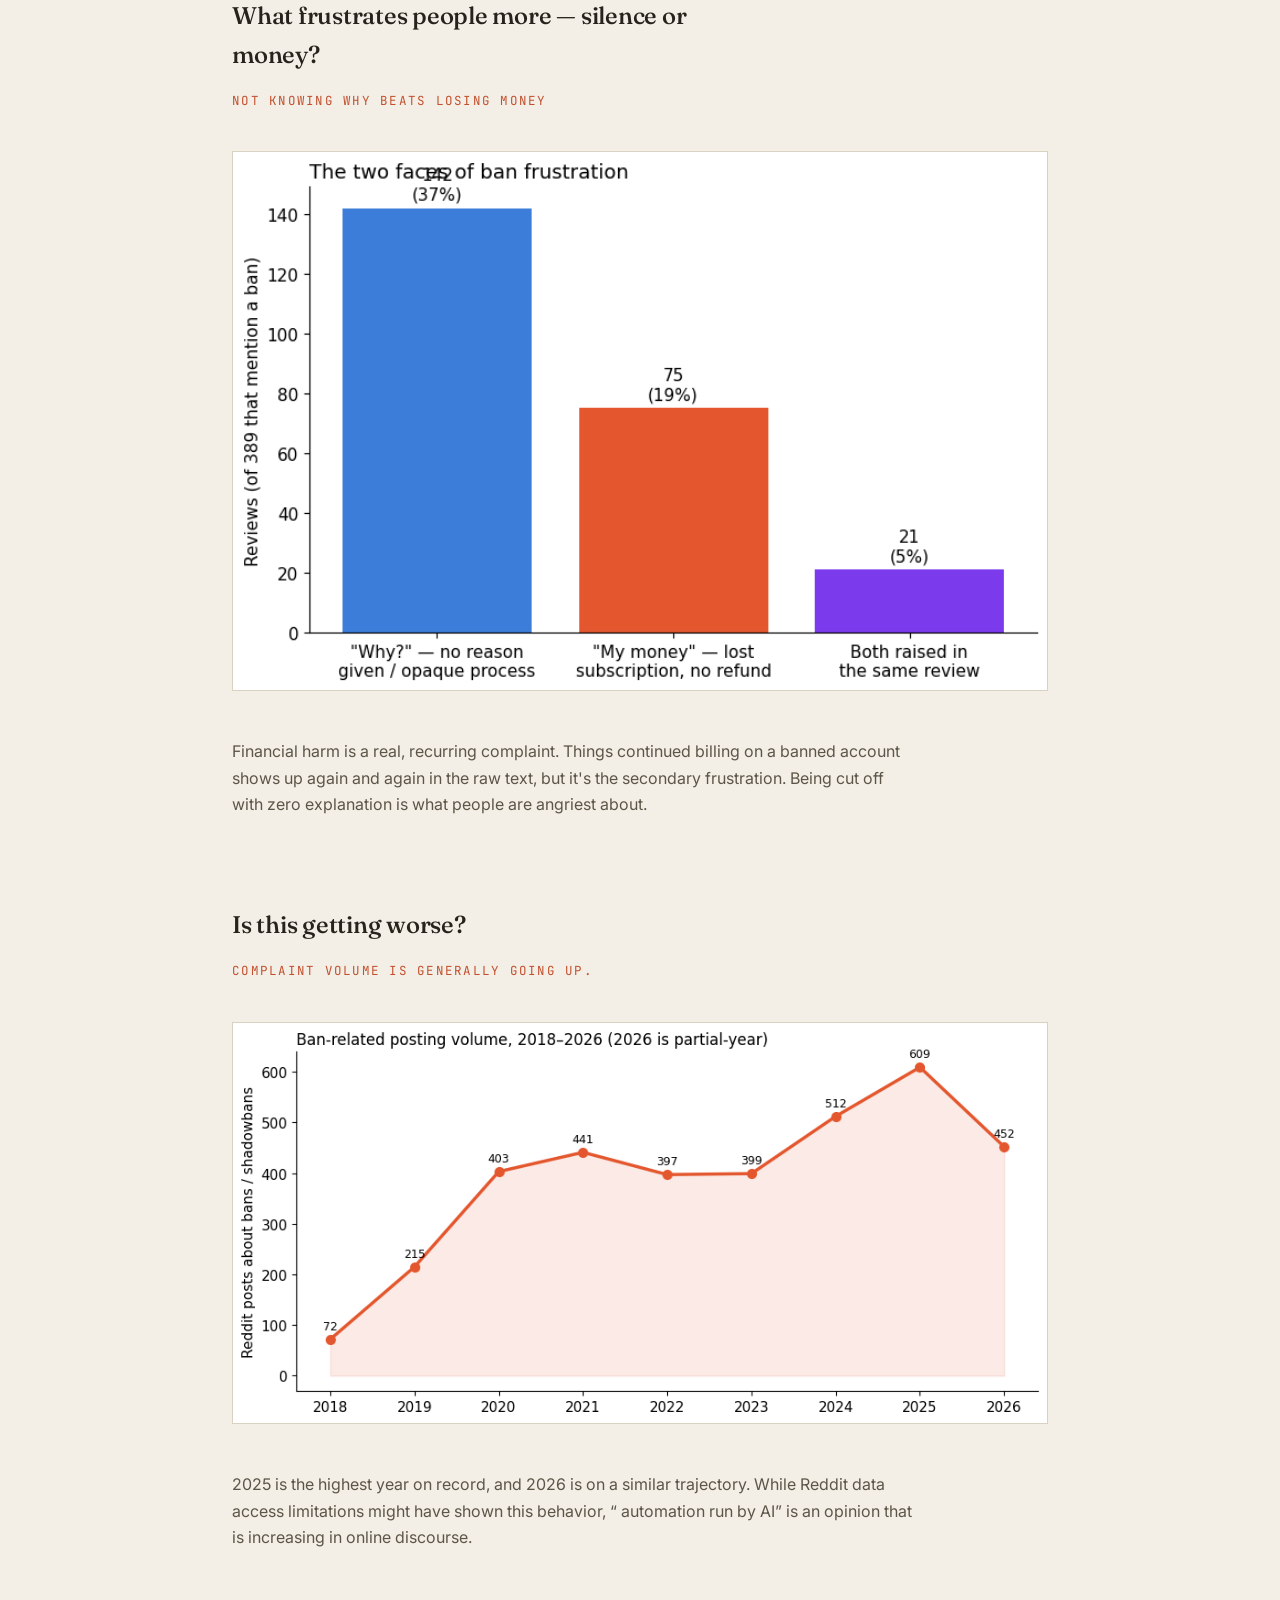
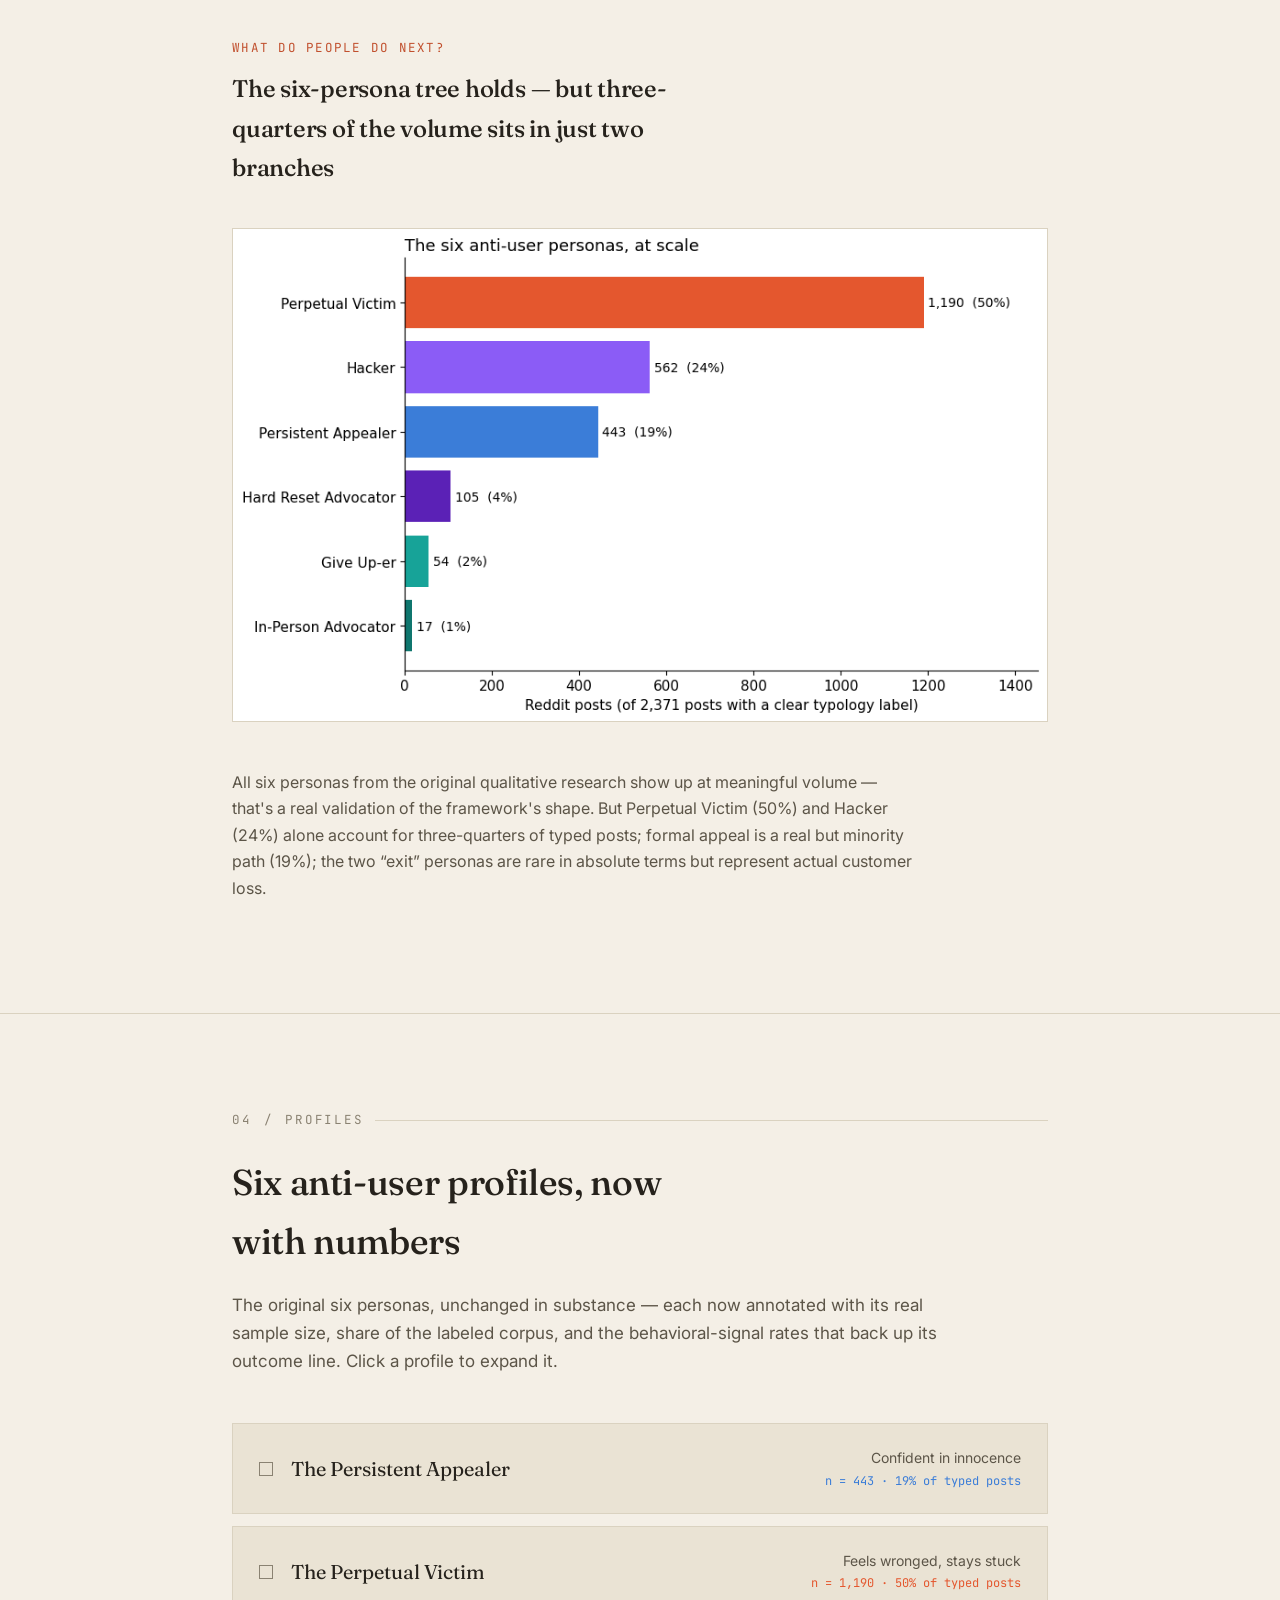
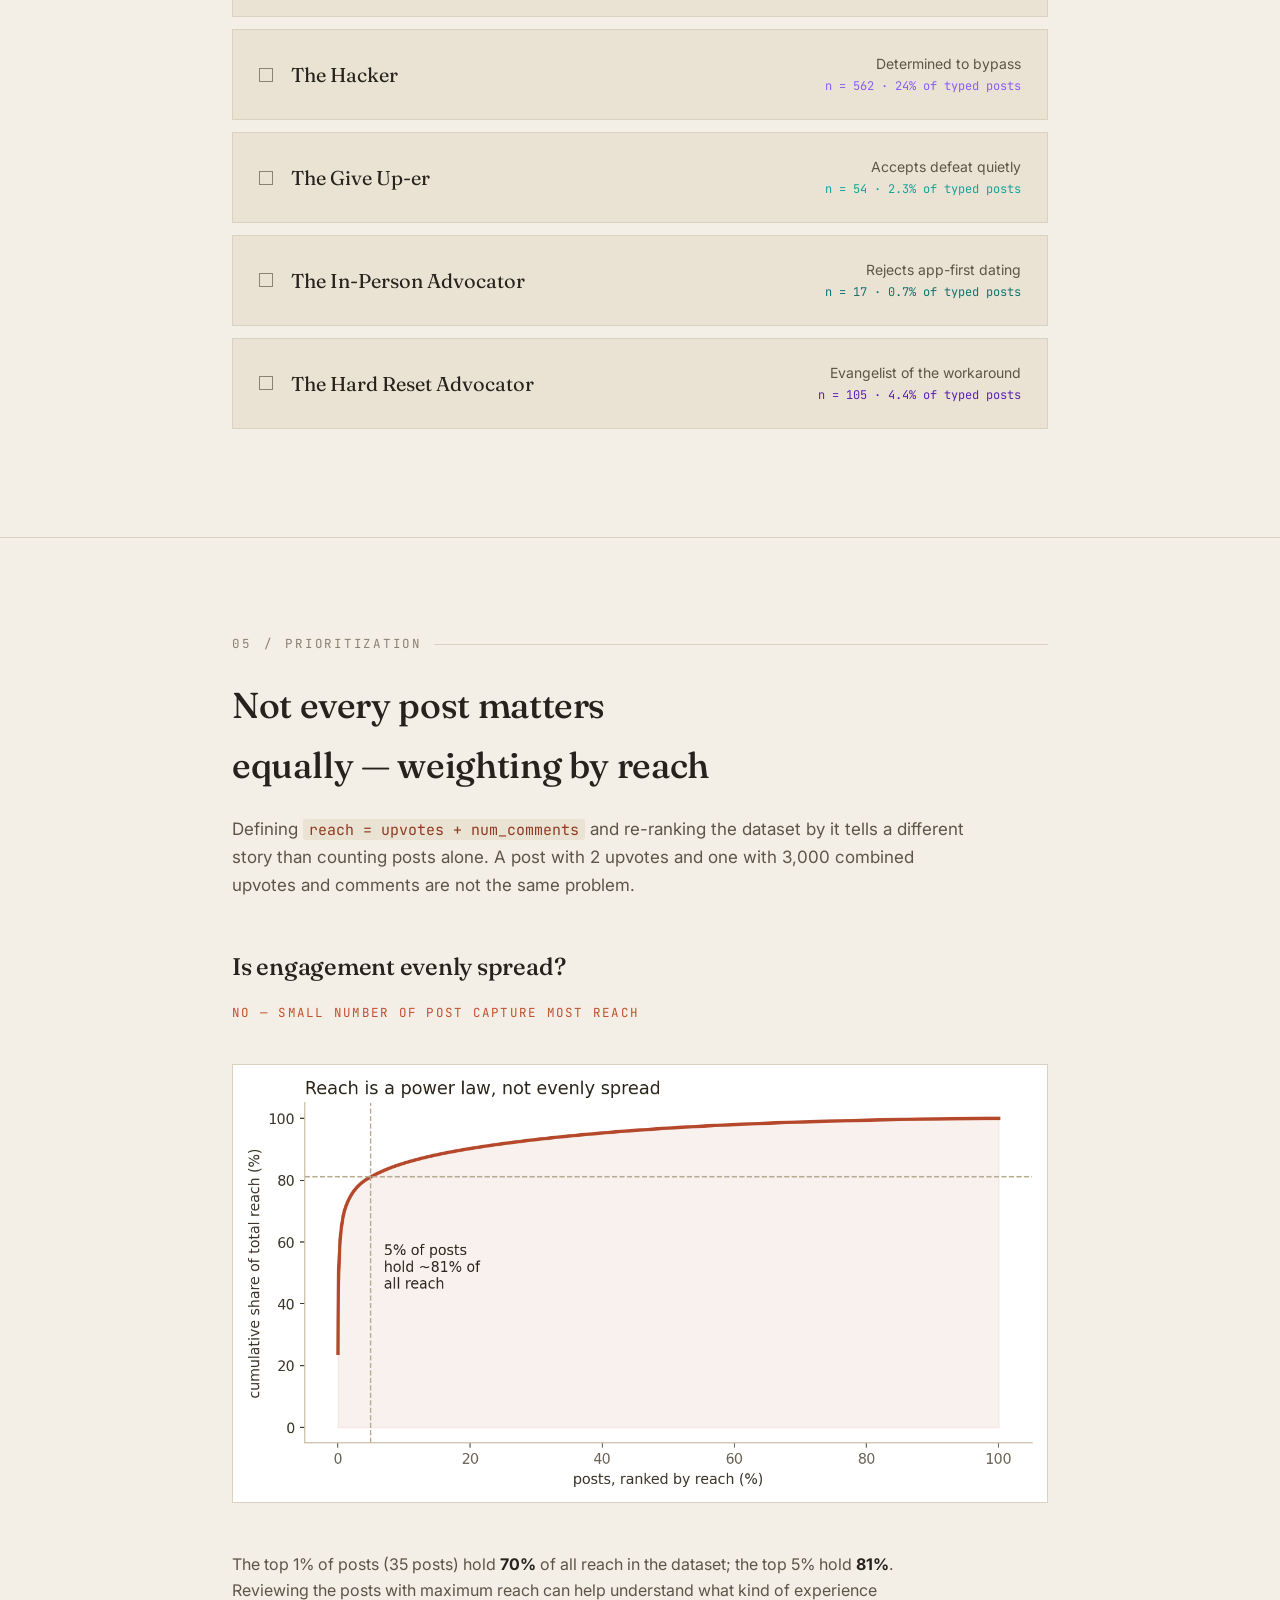
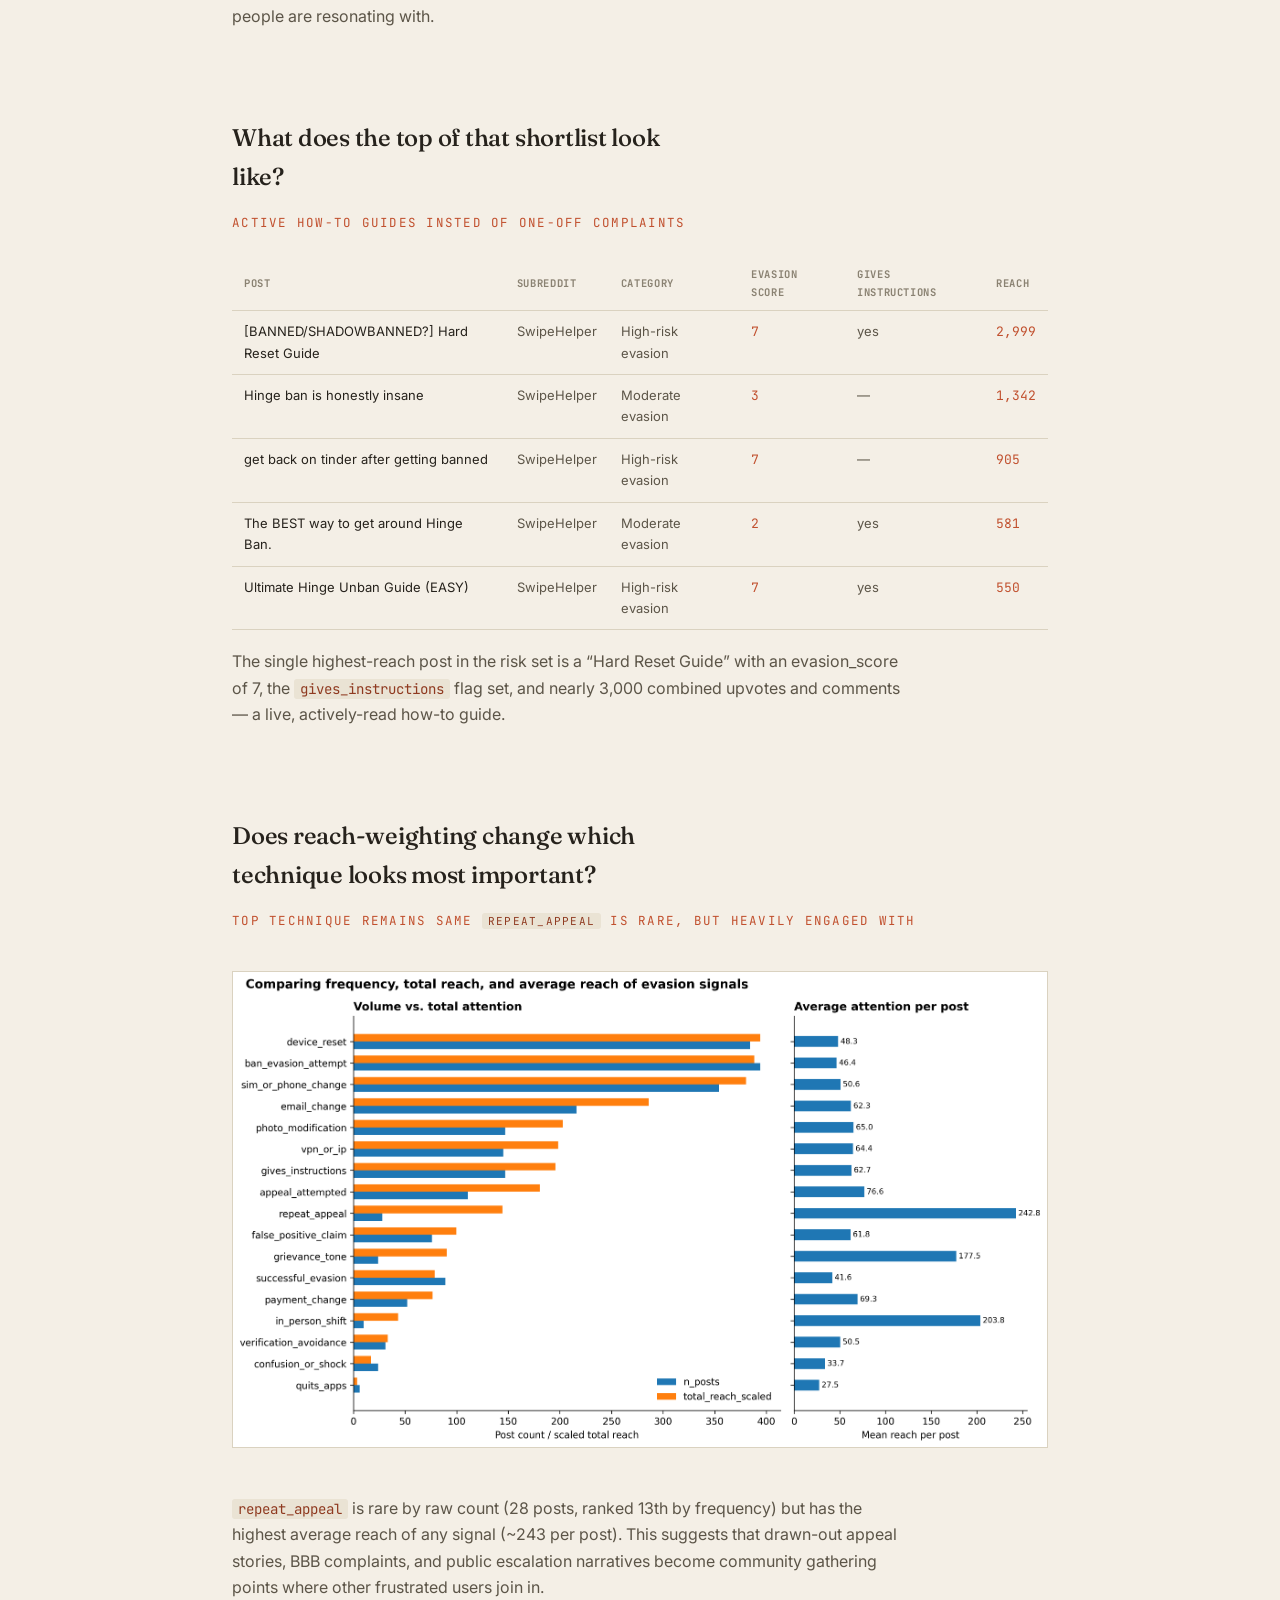
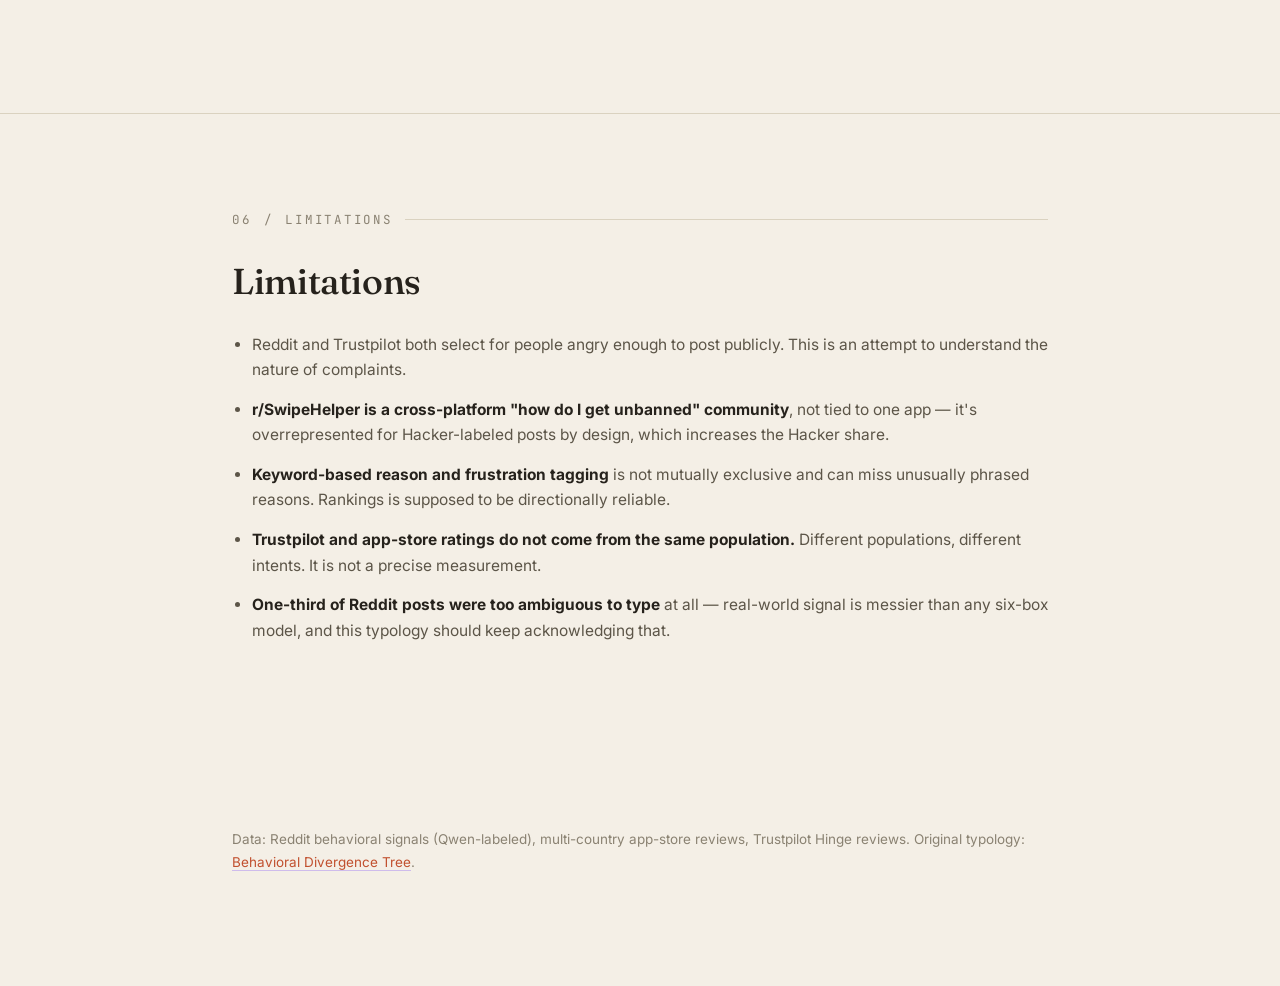
==== commit 89347ff8: "Change greeting from 'Hello' to 'Goodbye'" ====
--- a/details.html
+++ b/details.html
@@ -333,7 +333,7 @@
 
     <div class="finding">
 
-      <h3>Why do people get banned?</h3>
+      <h3>What explanations do banned users give for their bans?</h3>
       <div class="q"> &ldquo;The algorithm&rdquo; and &ldquo;no reason at all&rdquo; beat every specific violation</div>
       <div class="figure"><img src="[data-uri]" alt="Reasons cited for bans"></div>
       <p>Across 3,581 posts, shadowban/algorithm framing and flat-out &ldquo; no reason given&rdquo; are each cited more often than verification failures, user reports, spam flags, or harassment combined.</p>
